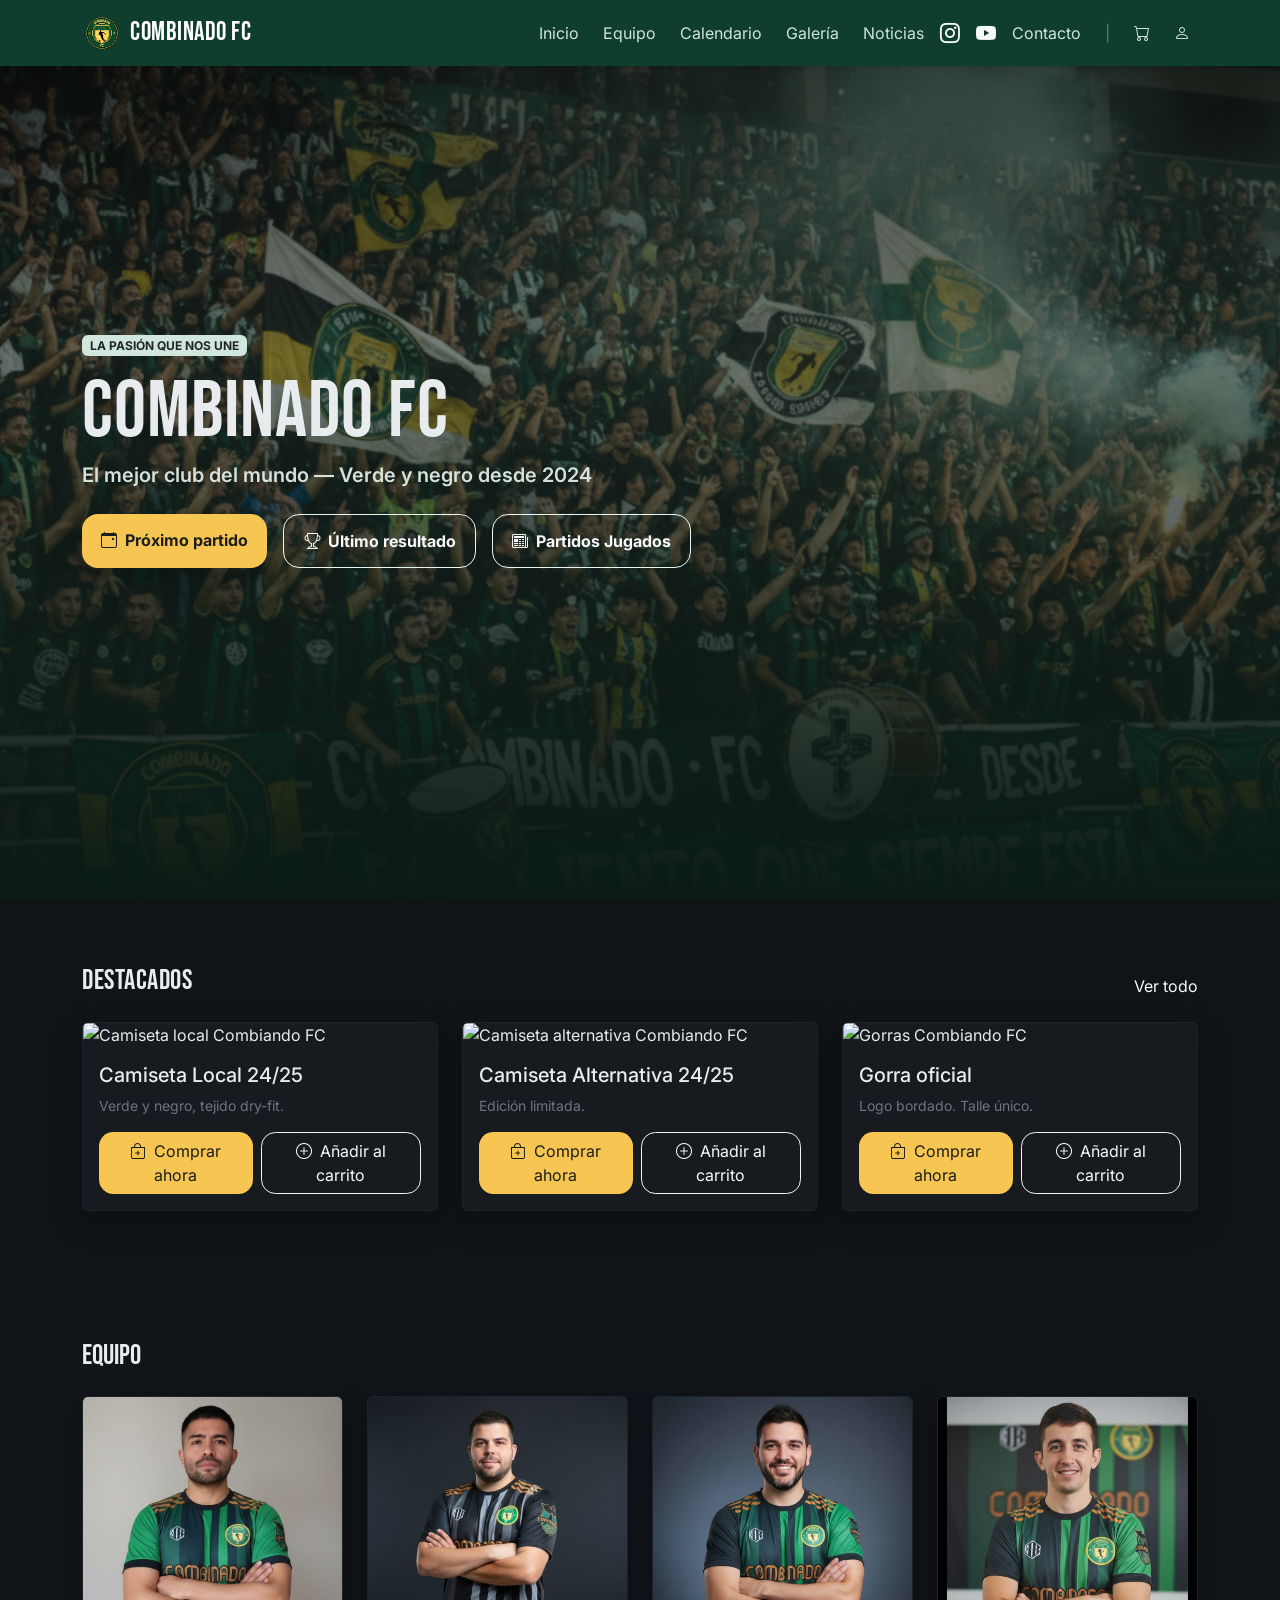
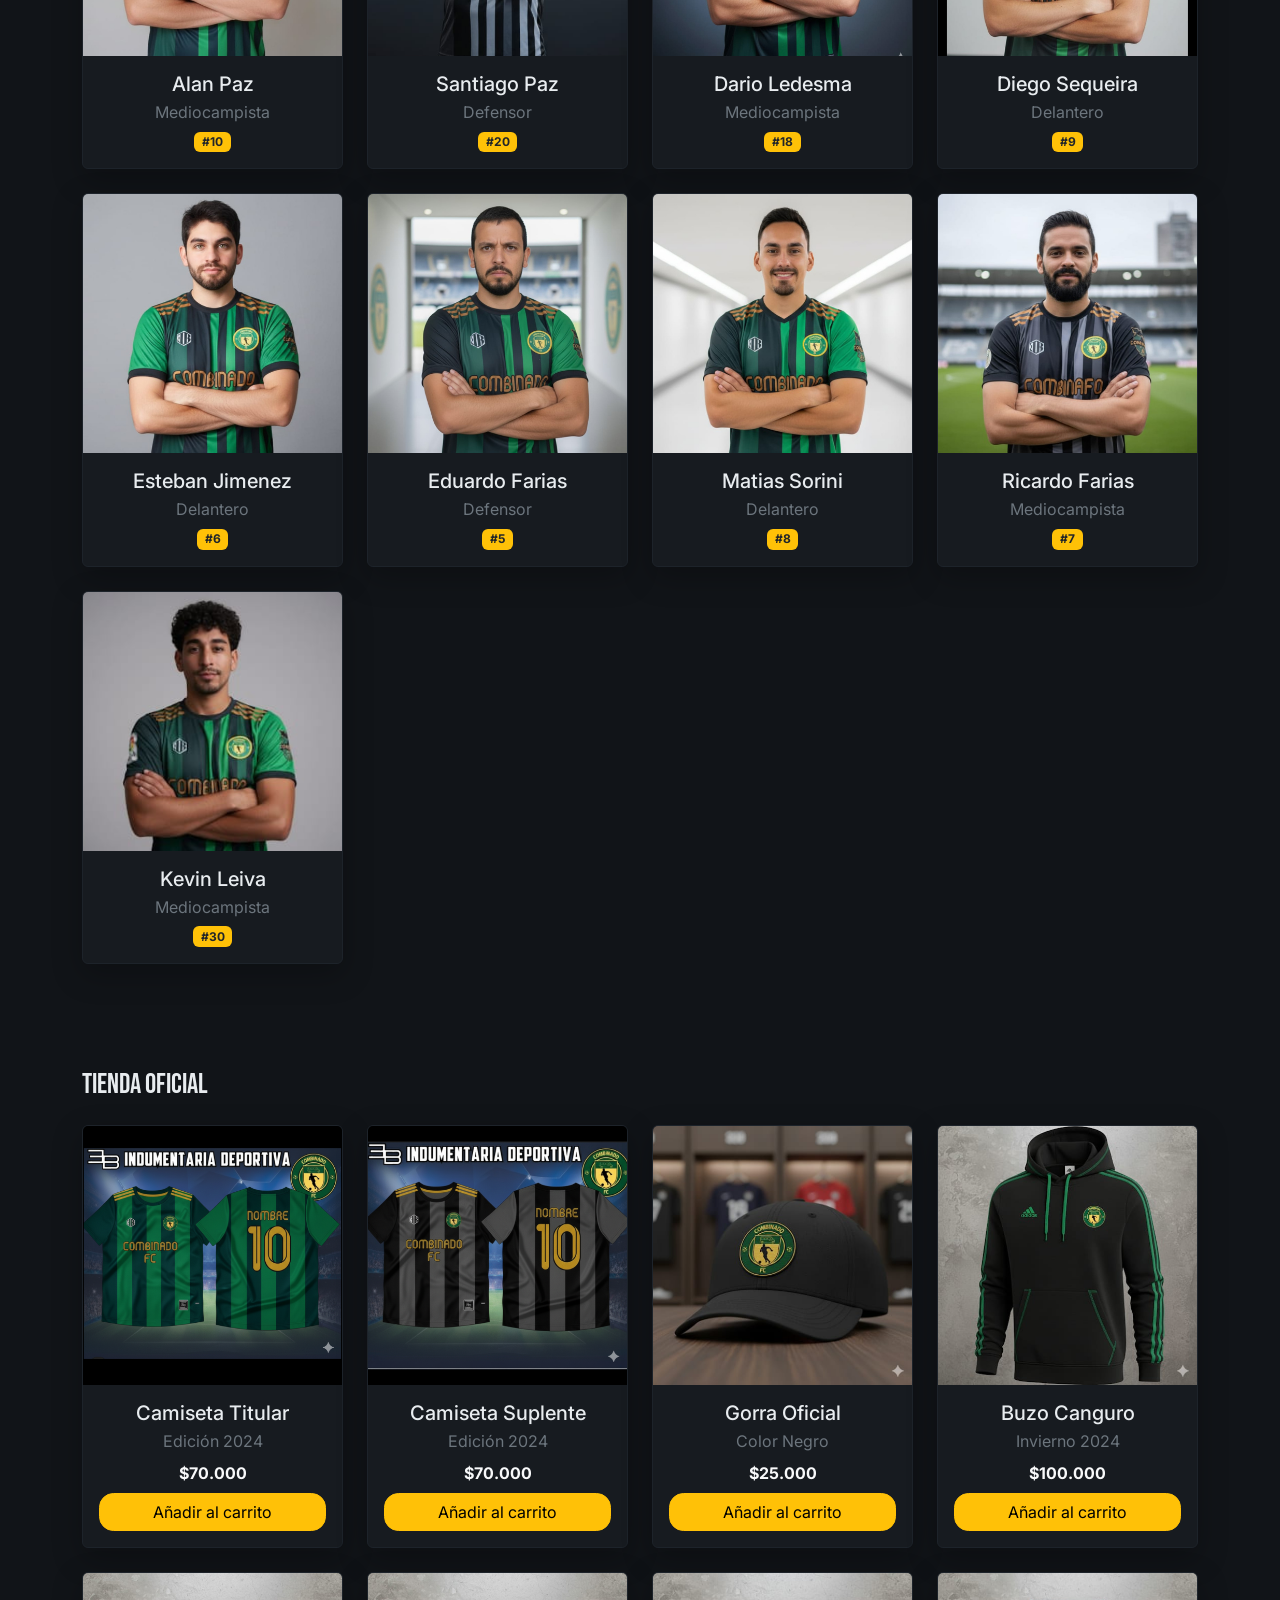
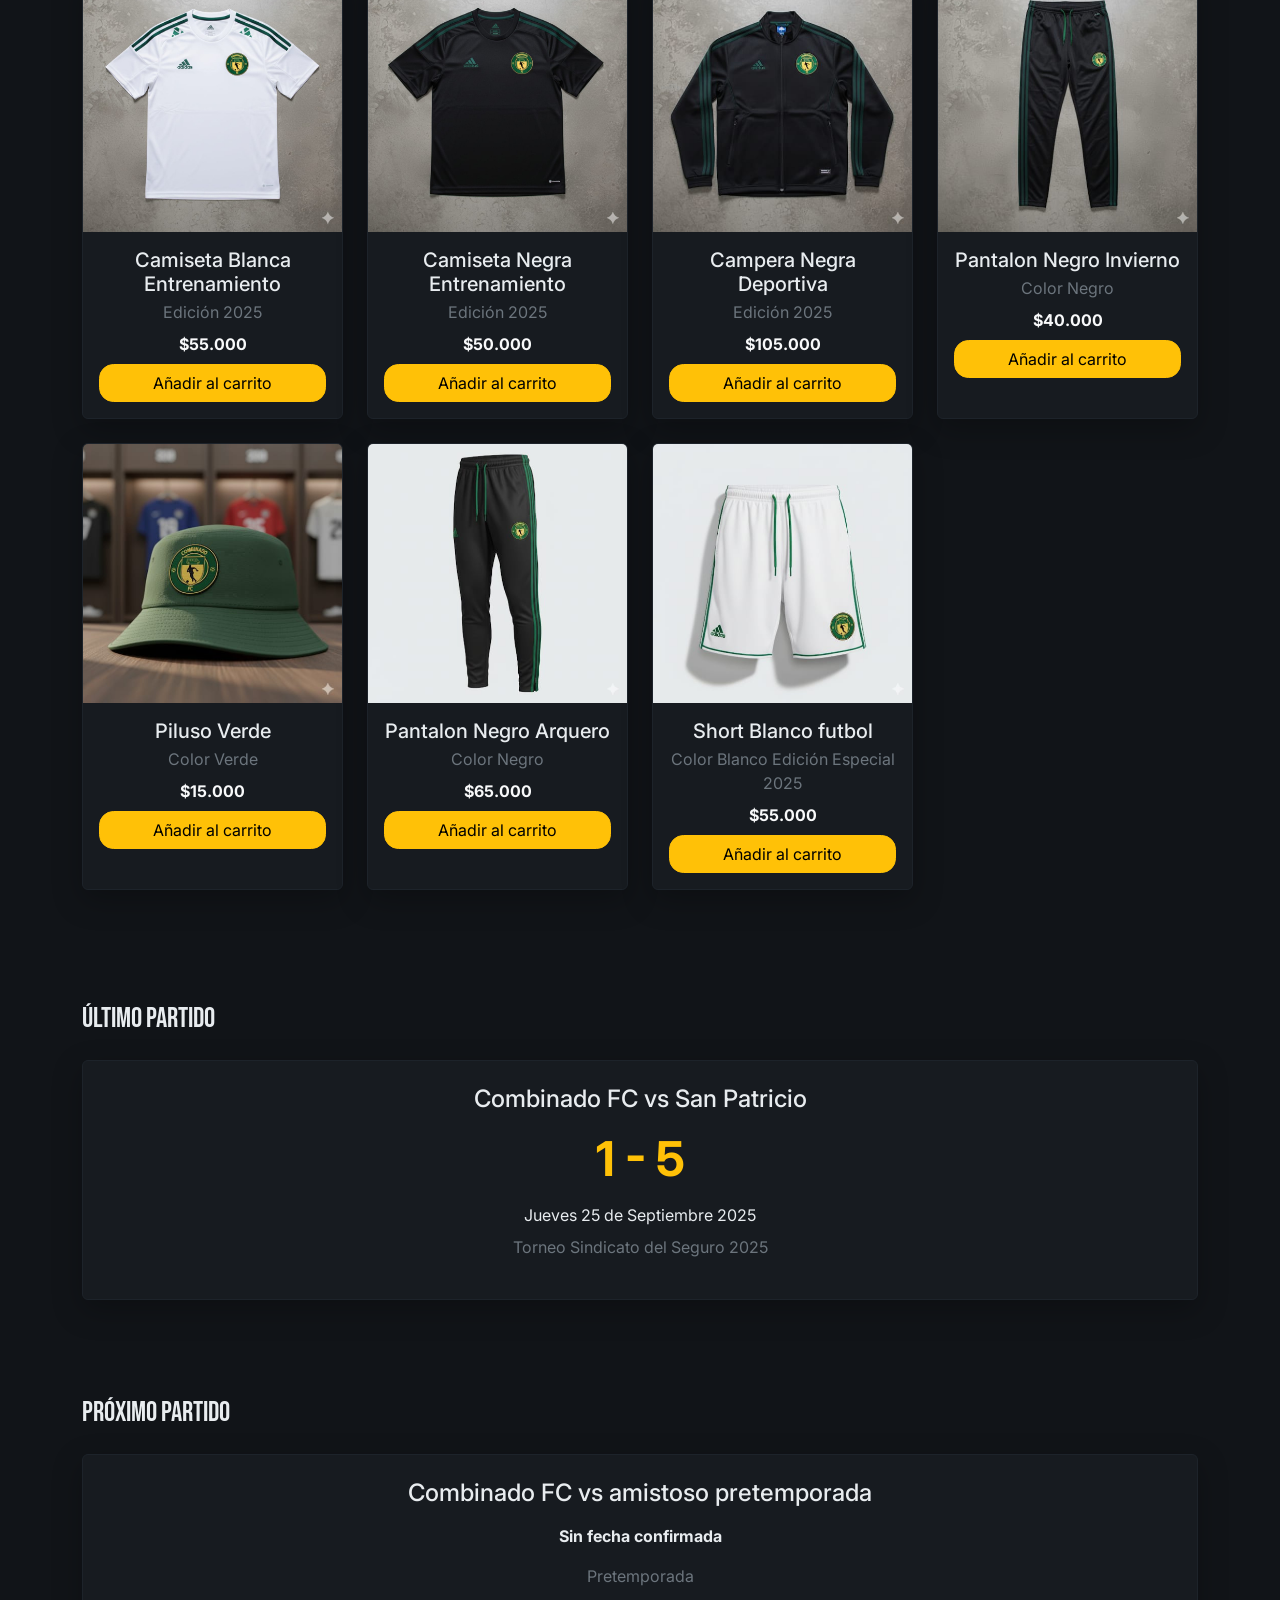
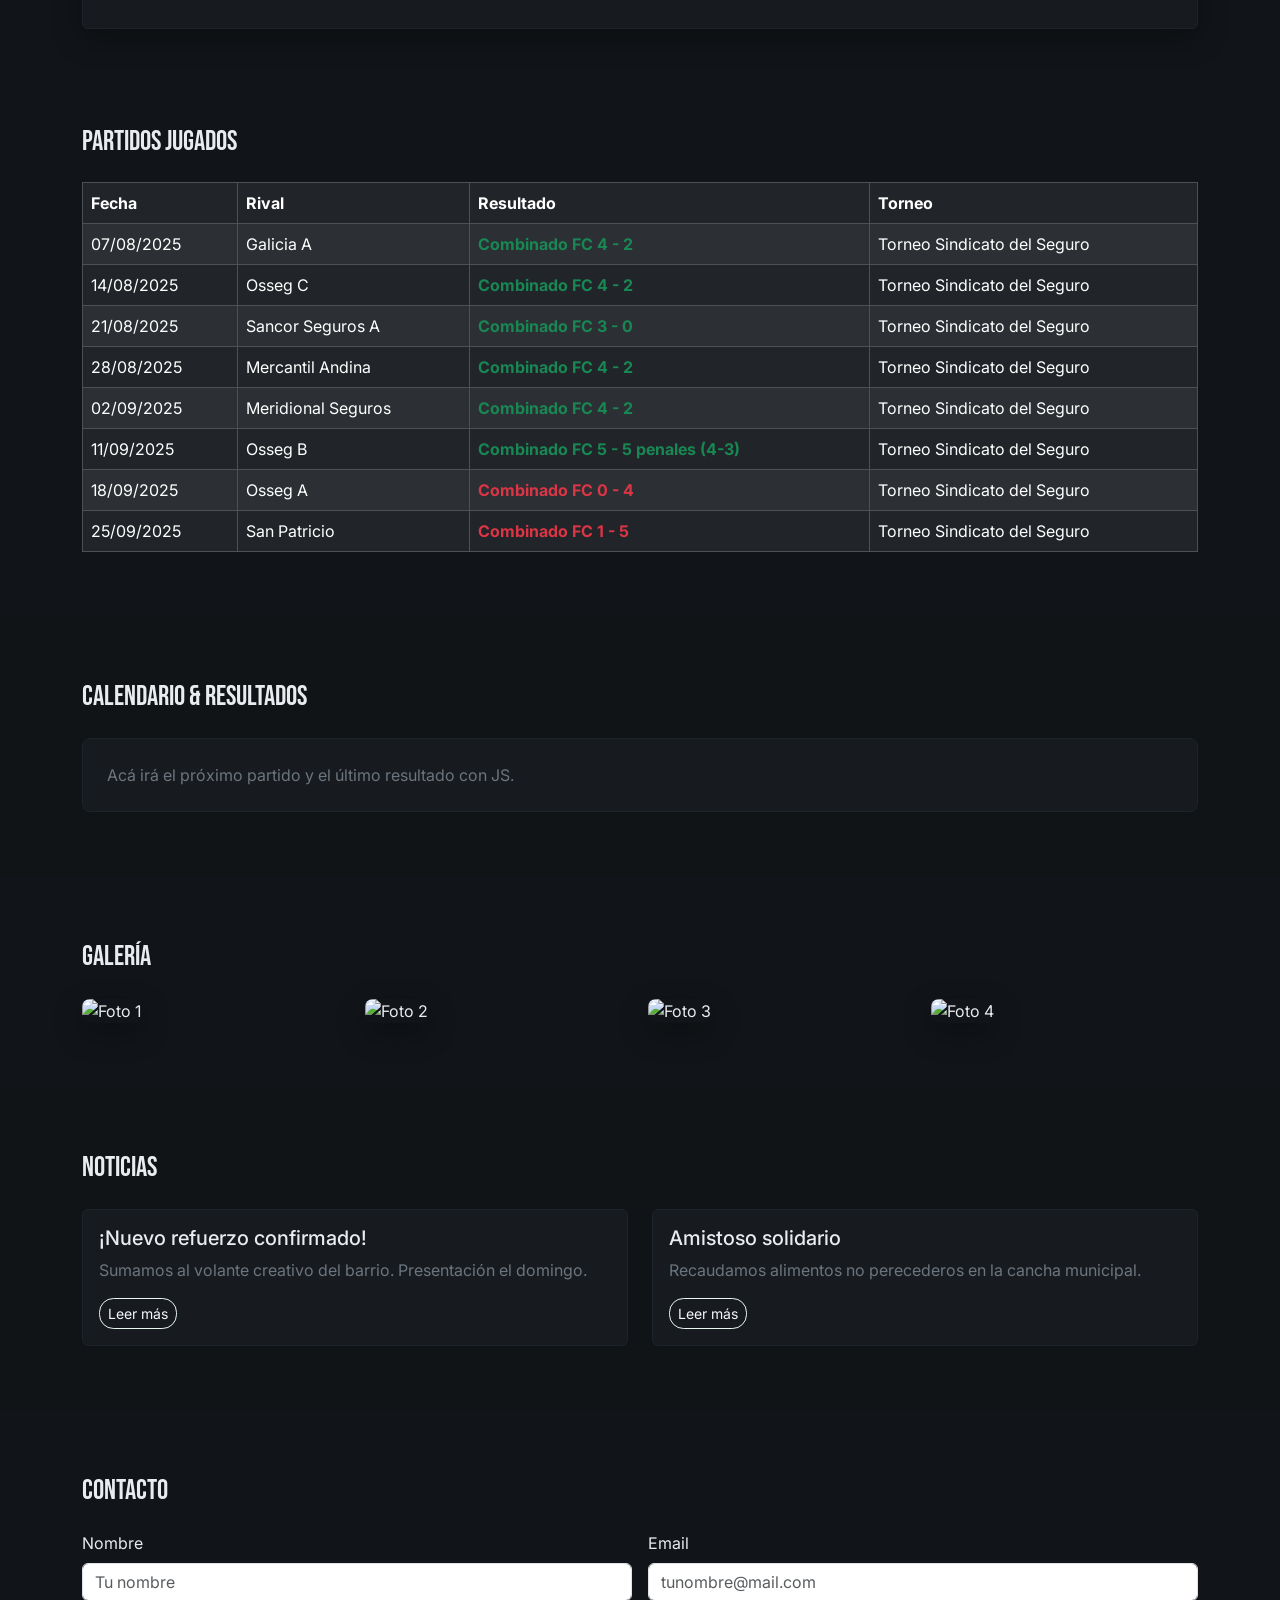
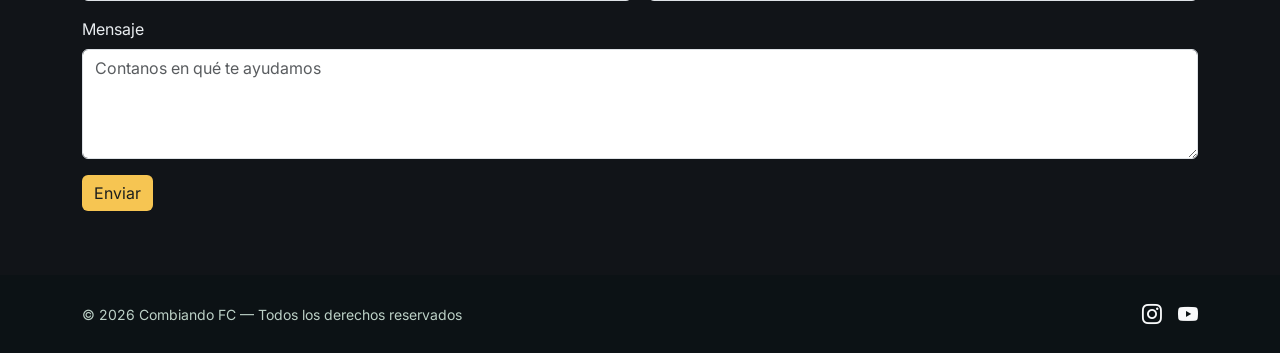
==== index.html @ e4af078e "armando nueva estructura" ====
<!doctype html>
<html lang="es">
<head>
  <meta charset="utf-8" />
  <meta name="viewport" content="width=device-width, initial-scale=1" />
  <title>COMBINADO FC — La pasión que nos une</title>

  <!-- Fuente: Bebas Neue (titulares) + Inter (texto) -->
  <link rel="preconnect" href="https://fonts.googleapis.com">
  <link rel="preconnect" href="https://fonts.gstatic.com" crossorigin>
  <link href="https://fonts.googleapis.com/css2?family=Bebas+Neue&family=Inter:wght@400;500;700&display=swap" rel="stylesheet">

  <!-- Bootstrap 5 -->
  <link href="https://cdn.jsdelivr.net/npm/bootstrap@5.3.3/dist/css/bootstrap.min.css" rel="stylesheet" integrity="sha384-QWTKZyjpPEjISv5WaRU9OFeRpok6YctnYmDr5pNlyT2bRjXh0JMhjY6hW+ALEwIH" crossorigin="anonymous">
  <!-- Bootstrap Icons -->
  <link rel="stylesheet" href="https://cdn.jsdelivr.net/npm/bootstrap-icons@1.11.3/font/bootstrap-icons.css">

  <style>
    :root{
      --green-900:#0f3d2e; /* verde oscuro barra */
      --green-700:#16513d;
      --green-500:#1f7a5a; /* acento botones */
      --yellow-400:#f6c552; /* acento texto/btn */
      --dark-900:#111418;  /* fondo secciones oscuras */
      --dark-800:#171b20;  /* tarjetas oscuras */
      --text:#e8ecef;
    }

    html{ scroll-behavior:smooth; }
    body{ font-family:Inter, system-ui, -apple-system, Segoe UI, Roboto, Arial, sans-serif; color:var(--text); background:var(--dark-900); }

    /* NAV */
    .bg-dark-green{ background:var(--green-900); }
    .navbar-brand{ font-family:"Bebas Neue", sans-serif; letter-spacing:.5px; font-size:1.6rem; }
    .nav-link{ color:#cfe5dc !important; }
    .nav-link:hover, .nav-link:focus{ color:#fff !important; }

    /* HERO */
    .hero{
      position:relative;
      min-height:100vh;
      display:flex; align-items:center;
      background: url("img/header.png") center/cover no-repeat;
      isolation:isolate;
    }
    .hero::after{
      content:""; position:absolute; inset:0; z-index:0;
      background:linear-gradient(180deg, #000000aa 0%, #0b1a1577 40%, #0b1a15 100%);
    }
    .hero .container{ position:relative; z-index:1; }
    .badge-crest{
      display:inline-grid; place-items:center; width:42px; height:42px; border-radius:999px;
      background:var(--yellow-400); color:#1a241f; font-weight:800; box-shadow:0 8px 24px #00000055;
    }
    .display-title{
      font-family:"Bebas Neue", sans-serif; font-size:clamp(2.8rem, 7vw, 5rem); line-height:1; letter-spacing:1px;
    }
    .subtitle{ font-weight:600; color:#e9f6f0; opacity:.9; }

    .btn-cta{ --bs-btn-padding-y:.9rem; --bs-btn-padding-x:1.2rem; --bs-btn-font-weight:700; --bs-btn-border-radius:1rem; }
    .btn-primary{ background:var(--yellow-400); color:#1b1e1d; border:none; }
    .btn-primary:hover{ filter:brightness(.92); }
    .btn-outline-light{ border-color:#e9f6f0; }

    /* SECCIONES */
    section{ scroll-margin-top:84px; }
    .section-dark{ background:var(--dark-900); }
    .section-muted{ background:#101417; }

    /* CARDS DESTACADOS (tienda) */
    .card-dark{ background:var(--dark-800); color:var(--text); border:1px solid #1d232a; }
    .card-dark .btn{ border-radius:.9rem; }

    /* FOOTER */
    footer{ background:#0c1215; color:#bcd0c6; }

    /* Utilidades pequeñas */
    .shadow-soft{ box-shadow:0 10px 30px rgba(0,0,0,.25); }
  </style>
</head>
<body data-bs-spy="scroll" data-bs-target="#navbar" data-bs-offset="100" tabindex="0">
  <!-- NAVBAR -->
  <nav id="navbar" class="navbar navbar-expand-lg navbar-dark bg-dark-green fixed-top shadow-sm">
    <div class="container">
      <a class="navbar-brand d-flex align-items-center gap-2" href="#inicio">
        <img src="img/logo/escudo.png" alt="Escudo Combinado FC" width="40" height="40" class="d-inline-block align-text-top">
        <span>COMBINADO FC</span>
      </a>

      <button class="navbar-toggler" type="button" data-bs-toggle="collapse" data-bs-target="#nav" aria-controls="nav" aria-expanded="false" aria-label="Menú">
        <span class="navbar-toggler-icon"></span>
      </button>

      <div class="collapse navbar-collapse" id="nav">
        <ul class="navbar-nav ms-auto align-items-lg-center gap-lg-2">
          <li class="nav-item"><a class="nav-link" href="#inicio">Inicio</a></li>
          <li class="nav-item"><a class="nav-link" href="#equipo">Equipo</a></li>
          <li class="nav-item"><a class="nav-link" href="#calendario">Calendario</a></li>
          <li class="nav-item"><a class="nav-link" href="#galeria">Galería</a></li>
          <li class="nav-item"><a class="nav-link" href="#noticias">Noticias</a></li>
          <div class="d-flex gap-3 fs-5">
          <a class="link-light" href="https://www.instagram.com/combinadofutbol/" aria-label="Instagram"><i class="bi bi-instagram"></i></a>
          <a class="link-light" href="https://www.youtube.com/@Combinadofc" aria-label="YouTube"><i class="bi bi-youtube"></i></a>
          </div>
          <li class="nav-item"><a class="nav-link" href="#contacto">Contacto</a></li>
          <li class="nav-item d-none d-lg-inline mx-2 text-secondary">|</li>
          <li class="nav-item"><a class="nav-link" href="#tienda" title="Carrito"><i class="bi bi-cart"></i></a></li>
          <li class="nav-item"><a class="nav-link" href="#" title="Mi cuenta"><i class="bi bi-person"></i></a></li>
        </ul>
      </div>
    </div>
  </nav>

  <!-- HERO -->
  <header id="inicio" class="hero">
    <div class="container py-5">
      <div class="row align-items-center">
        <div class="col-12 col-lg-9">
          <span class="badge bg-success-subtle text-dark fw-bold mb-3" style="background:#c6ffd9;">LA PASIÓN QUE NOS UNE</span>
          <h1 class="display-title text-uppercase mb-2">COMBINADO FC</h1>
          <p class="lead subtitle mb-4">El mejor club del mundo — Verde y negro desde 2024</p>
          <div class="d-flex flex-wrap gap-3">
            <a href="#proximo-partido" class="btn btn-primary btn-cta shadow-soft"><i class="bi bi-calendar-event me-2"></i>Próximo partido</a>
            <a href="#resultados" class="btn btn-outline-light btn-cta"><i class="bi bi-trophy me-2"></i>Último resultado</a>
            <a href="#partidos" class="btn btn-outline-light btn-cta"><i class="bi bi-newspaper me-2"></i>Partidos Jugados</a>
          </div>
        </div>
      </div>
    </div>
  </header>

  <!-- DESTACADOS / TIENDA -->
  <section id="tienda" class="section-muted py-5">
    <div class="container py-3">
      <div class="d-flex align-items-end justify-content-between mb-4">
        <h2 class="h3 m-0" style="font-family:'Bebas Neue', sans-serif; letter-spacing:.5px;">Destacados</h2>
        <a href="#" class="link-light text-decoration-none">Ver todo</a>
      </div>

      <div class="row g-4">
        <div class="col-12 col-md-6 col-lg-4">
          <div class="card card-dark h-100 shadow-soft">
            <img src="https://images.unsplash.com/photo-1522778119026-d647f0596c20?q=80&w=1200&auto=format&fit=crop" class="card-img-top" alt="Camiseta local Combiando FC"/>
            <div class="card-body">
              <h3 class="h5">Camiseta Local 24/25</h3>
              <p class="card-text small text-secondary">Verde y negro, tejido dry-fit.</p>
              <div class="d-flex gap-2">
                <button class="btn btn-primary"><i class="bi bi-bag-plus me-2"></i>Comprar ahora</button>
                <button class="btn btn-outline-light"><i class="bi bi-plus-circle me-2"></i>Añadir al carrito</button>
              </div>
            </div>
          </div>
        </div>

        <div class="col-12 col-md-6 col-lg-4">
          <div class="card card-dark h-100 shadow-soft">
            <img src="https://images.unsplash.com/photo-1602101945620-6c4c1a0f1b21?q=80&w=1200&auto=format&fit=crop" class="card-img-top" alt="Camiseta alternativa Combiando FC"/>
            <div class="card-body">
              <h3 class="h5">Camiseta Alternativa 24/25</h3>
              <p class="card-text small text-secondary">Edición limitada.</p>
              <div class="d-flex gap-2">
                <button class="btn btn-primary"><i class="bi bi-bag-plus me-2"></i>Comprar ahora</button>
                <button class="btn btn-outline-light"><i class="bi bi-plus-circle me-2"></i>Añadir al carrito</button>
              </div>
            </div>
          </div>
        </div>

        <div class="col-12 col-md-6 col-lg-4">
          <div class="card card-dark h-100 shadow-soft">
            <img src="https://images.unsplash.com/photo-1547949003-9792a18a2601?q=80&w=1200&auto=format&fit=crop" class="card-img-top" alt="Gorras Combiando FC"/>
            <div class="card-body">
              <h3 class="h5">Gorra oficial</h3>
              <p class="card-text small text-secondary">Logo bordado. Talle único.</p>
              <div class="d-flex gap-2">
                <button class="btn btn-primary"><i class="bi bi-bag-plus me-2"></i>Comprar ahora</button>
                <button class="btn btn-outline-light"><i class="bi bi-plus-circle me-2"></i>Añadir al carrito</button>
              </div>
            </div>
          </div>
        </div>
      </div>
    </div>
  </section>

  <!-- EQUIPO -->
    <section id="equipo" class="section-dark py-5">
      <div class="container py-3">
        <h2 class="h3 mb-4" style="font-family:'Bebas Neue', sans-serif;">Equipo</h2>

        <div class="row g-4">
          <!-- JUGADOR 1 -->
          <div class="col-6 col-md-4 col-lg-3">
            <div class="card card-dark h-100 shadow-soft text-center">
              <img src="img/jugadores/alan.png" class="card-img-top" alt="Jugador 1">
              <div class="card-body">
                <h5 class="card-title mb-1">Alan Paz</h5>
                <p class="mb-1 text-secondary">Mediocampista</p>
                <span class="badge bg-warning text-dark">#10</span>
              </div>
            </div>
          </div>

          <!-- JUGADOR 2 -->
          <div class="col-6 col-md-4 col-lg-3">
            <div class="card card-dark h-100 shadow-soft text-center">
              <img src="img/jugadores/santi.png" class="card-img-top" alt="Jugador 2">
              <div class="card-body">
                <h5 class="card-title mb-1">Santiago Paz</h5>
                <p class="mb-1 text-secondary">Defensor</p>
                <span class="badge bg-warning text-dark">#20</span>
              </div>
            </div>
          </div>

          <!-- JUGADOR 3 -->
          <div class="col-6 col-md-4 col-lg-3">
            <div class="card card-dark h-100 shadow-soft text-center">
              <img src="img/jugadores/dario.png" class="card-img-top" alt="Jugador 3">
              <div class="card-body">
                <h5 class="card-title mb-1">Dario Ledesma</h5>
                <p class="mb-1 text-secondary">Mediocampista</p>
                <span class="badge bg-warning text-dark">#18</span>
              </div>
            </div>
          </div>

          <!-- JUGADOR 4 -->
          <div class="col-6 col-md-4 col-lg-3">
            <div class="card card-dark h-100 shadow-soft text-center">
              <img src="img/jugadores/diego.png" class="card-img-top" alt="Jugador 4">
              <div class="card-body">
                <h5 class="card-title mb-1">Diego Sequeira</h5>
                <p class="mb-1 text-secondary">Delantero</p>
                <span class="badge bg-warning text-dark">#9</span>
              </div>
            </div>
          </div>
                    <!-- JUGADOR 5 -->
          <div class="col-6 col-md-4 col-lg-3">
            <div class="card card-dark h-100 shadow-soft text-center">
              <img src="img/jugadores/esteban.png" class="card-img-top" alt="Jugador 1">
              <div class="card-body">
                <h5 class="card-title mb-1">Esteban Jimenez</h5>
                <p class="mb-1 text-secondary">Delantero</p>
                <span class="badge bg-warning text-dark">#6</span>
              </div>
            </div>
          </div>

          <!-- JUGADOR 6 -->
          <div class="col-6 col-md-4 col-lg-3">
            <div class="card card-dark h-100 shadow-soft text-center">
              <img src="img/jugadores/eduardo.png" class="card-img-top" alt="Jugador 2">
              <div class="card-body">
                <h5 class="card-title mb-1">Eduardo Farias</h5>
                <p class="mb-1 text-secondary">Defensor</p>
                <span class="badge bg-warning text-dark">#5</span>
              </div>
            </div>
          </div>

          <!-- JUGADOR 7 -->
          <div class="col-6 col-md-4 col-lg-3">
            <div class="card card-dark h-100 shadow-soft text-center">
              <img src="img/jugadores/mati.png" class="card-img-top" alt="Jugador 3">
              <div class="card-body">
                <h5 class="card-title mb-1">Matias Sorini</h5>
                <p class="mb-1 text-secondary">Delantero</p>
                <span class="badge bg-warning text-dark">#8</span>
              </div>
            </div>
          </div>

          <!-- JUGADOR 8 -->
          <div class="col-6 col-md-4 col-lg-3">
            <div class="card card-dark h-100 shadow-soft text-center">
              <img src="img/jugadores/richard.png" class="card-img-top" alt="Jugador 4">
              <div class="card-body">
                <h5 class="card-title mb-1">Ricardo Farias</h5>
                <p class="mb-1 text-secondary">Mediocampista</p>
                <span class="badge bg-warning text-dark">#7</span>
              </div>
            </div>
          </div>
          <!-- JUGADOR 9 -->
          <div class="col-6 col-md-4 col-lg-3">
            <div class="card card-dark h-100 shadow-soft text-center">
              <img src="img/jugadores/kevin.png" class="card-img-top" alt="Jugador 4">
              <div class="card-body">
                <h5 class="card-title mb-1">Kevin Leiva</h5>
                <p class="mb-1 text-secondary">Mediocampista</p>
                <span class="badge bg-warning text-dark">#30</span>
              </div>
            </div>
          </div>
        </div>
      </div>
        </div>
      </div>
      
      <div class="row g-4">

    </section>

    <!-- TIENDA -->
      <section id="tienda" class="section-dark py-5">
        <div class="container py-3">
          <h2 class="h3 mb-4" style="font-family:'Bebas Neue', sans-serif;">Tienda Oficial</h2>

          <div class="row g-4">
            <!-- PRODUCTO 1 -->
            <div class="col-6 col-md-4 col-lg-3">
              <div class="card card-dark h-100 shadow-soft text-center">
                <img src="img/productos/camisetaTitular.png" class="card-img-top" alt="Camiseta Titular">
                <div class="card-body">
                  <h5 class="card-title mb-1">Camiseta Titular</h5>
                  <p class="text-secondary mb-2">Edición 2024</p>
                  <p class="fw-bold text-light mb-2">$70.000</p>
                  <a href="#" class="btn btn-warning w-100">Añadir al carrito</a>
                </div>
              </div>
            </div>

            <!-- PRODUCTO 2 -->
            <div class="col-6 col-md-4 col-lg-3">
              <div class="card card-dark h-100 shadow-soft text-center">
                <img src="img/productos/camisetaAlternativa.png" class="card-img-top" alt="Camiseta Suplente">
                <div class="card-body">
                  <h5 class="card-title mb-1">Camiseta Suplente</h5>
                  <p class="text-secondary mb-2">Edición 2024</p>
                  <p class="fw-bold text-light mb-2">$70.000</p>
                  <a href="#" class="btn btn-warning w-100">Añadir al carrito</a>
                </div>
              </div>
            </div>

            <!-- PRODUCTO 3 -->
            <div class="col-6 col-md-4 col-lg-3">
              <div class="card card-dark h-100 shadow-soft text-center">
                <img src="img/productos/gorraNegra.png" class="card-img-top" alt="Gorra Oficial">
                <div class="card-body">
                  <h5 class="card-title mb-1">Gorra Oficial</h5>
                  <p class="text-secondary mb-2">Color Negro</p>
                  <p class="fw-bold text-light mb-2">$25.000</p>
                  <a href="#" class="btn btn-warning w-100">Añadir al carrito</a>
                </div>
              </div>
            </div>

            <!-- PRODUCTO 4 -->
            <div class="col-6 col-md-4 col-lg-3">
              <div class="card card-dark h-100 shadow-soft text-center">
                <img src="img/productos/buzoNegro.png" class="card-img-top" alt="Buzo Entrenamiento">
                <div class="card-body">
                  <h5 class="card-title mb-1">Buzo Canguro</h5>
                  <p class="text-secondary mb-2">Invierno 2024</p>
                  <p class="fw-bold text-light mb-2">$100.000</p>
                  <a href="#" class="btn btn-warning w-100">Añadir al carrito</a>
                </div>
              </div>
            </div>

            <!-- PRODUCTO 5 -->
            <div class="col-6 col-md-4 col-lg-3">
              <div class="card card-dark h-100 shadow-soft text-center">
                <img src="img/productos/camisetaBlanca.png" class="card-img-top" alt="Gorra Oficial">
                <div class="card-body">
                  <h5 class="card-title mb-1">Camiseta Blanca Entrenamiento</h5>
                  <p class="text-secondary mb-2">Edición 2025</p>
                  <p class="fw-bold text-light mb-2">$55.000</p>
                  <a href="#" class="btn btn-warning w-100">Añadir al carrito</a>
                </div>
              </div>
            </div>
            <!-- PRODUCTO 6 -->
            <div class="col-6 col-md-4 col-lg-3">
              <div class="card card-dark h-100 shadow-soft text-center">
                <img src="img/productos/camisetaNegra.png" class="card-img-top" alt="Gorra Oficial">
                <div class="card-body">
                  <h5 class="card-title mb-1">Camiseta Negra Entrenamiento</h5>
                  <p class="text-secondary mb-2">Edición 2025</p>
                  <p class="fw-bold text-light mb-2">$50.000</p>
                  <a href="#" class="btn btn-warning w-100">Añadir al carrito</a>
                </div>
              </div>
            </div>
            <!-- PRODUCTO 7 -->
            <div class="col-6 col-md-4 col-lg-3">
              <div class="card card-dark h-100 shadow-soft text-center">
                <img src="img/productos/camperaNegra.png" class="card-img-top" alt="Gorra Oficial">
                <div class="card-body">
                  <h5 class="card-title mb-1">Campera Negra Deportiva</h5>
                  <p class="text-secondary mb-2">Edición 2025</p>
                  <p class="fw-bold text-light mb-2">$105.000</p>
                  <a href="#" class="btn btn-warning w-100">Añadir al carrito</a>
                </div>
              </div>
            </div>
            <!-- PRODUCTO 8 -->
            <div class="col-6 col-md-4 col-lg-3">
              <div class="card card-dark h-100 shadow-soft text-center">
                <img src="img/productos/pantalonNegro.png" class="card-img-top" alt="Gorra Oficial">
                <div class="card-body">
                  <h5 class="card-title mb-1">Pantalon Negro Invierno</h5>
                  <p class="text-secondary mb-2">Color Negro</p>
                  <p class="fw-bold text-light mb-2">$40.000</p>
                  <a href="#" class="btn btn-warning w-100">Añadir al carrito</a>
                </div>
              </div>
            </div>
            <!-- PRODUCTO 9 -->
            <div class="col-6 col-md-4 col-lg-3">
              <div class="card card-dark h-100 shadow-soft text-center">
                <img src="img/productos/pilusoVerde.png" class="card-img-top" alt="Gorra Oficial">
                <div class="card-body">
                  <h5 class="card-title mb-1">Piluso Verde</h5>
                  <p class="text-secondary mb-2">Color Verde</p>
                  <p class="fw-bold text-light mb-2">$15.000</p>
                  <a href="#" class="btn btn-warning w-100">Añadir al carrito</a>
                </div>
              </div>
            </div>
            <!-- PRODUCTO 10 -->
            <div class="col-6 col-md-4 col-lg-3">
              <div class="card card-dark h-100 shadow-soft text-center">
                <img src="img/productos/pantalonNegroArquero.png" class="card-img-top" alt="Gorra Oficial">
                <div class="card-body">
                  <h5 class="card-title mb-1">Pantalon Negro Arquero</h5>
                  <p class="text-secondary mb-2">Color Negro</p>
                  <p class="fw-bold text-light mb-2">$65.000</p>
                  <a href="#" class="btn btn-warning w-100">Añadir al carrito</a>
                </div>
              </div>
            </div>
            <!-- PRODUCTO 11 -->
            <div class="col-6 col-md-4 col-lg-3">
              <div class="card card-dark h-100 shadow-soft text-center">
                <img src="img/productos/shortBlanco.png" class="card-img-top" alt="Gorra Oficial">
                <div class="card-body">
                  <h5 class="card-title mb-1">Short Blanco futbol</h5>
                  <p class="text-secondary mb-2">Color Blanco Edición Especial 2025</p>
                  <p class="fw-bold text-light mb-2">$55.000</p>
                  <a href="#" class="btn btn-warning w-100">Añadir al carrito</a>
                </div>
              </div>
            </div>            
          </div>
        </div>
      </section>

      <!-- RESULTADOS -->
      <section id="resultados" class="section-dark py-5">
        <div class="container">
          <h2 class="h3 mb-4" style="font-family:'Bebas Neue', sans-serif;">Último Partido</h2>

          <div class="card card-dark shadow-soft text-center p-4">
            <h4 class="mb-3">Combinado FC vs San Patricio</h4>
            <p class="display-5 fw-bold text-warning">1 - 5</p>
            <p class="mb-2">Jueves 25 de Septiembre 2025</p>
            <p class="text-secondary">Torneo Sindicato del Seguro 2025</p>
          </div>
        </div>
      </section>
      <!-- PROXIMO PARTIDO -->
      <section id="proximo-partido" class="section-dark py-5">
        <div class="container">
          <h2 class="h3 mb-4" style="font-family:'Bebas Neue', sans-serif;">Próximo Partido</h2>

          <div class="card card-dark shadow-soft text-center p-4">
            <h4 class="mb-3">Combinado FC vs amistoso pretemporada</h4>
            <p class="fw-bold">Sin fecha confirmada</p>
            <p class="text-secondary">Pretemporada </p>
          </div>
        </div>
      </section>

      <!-- PARTIDOS JUGADOS -->
      <section id="partidos" class="section-dark py-5">
        <div class="container">
          <h2 class="h3 mb-4" style="font-family:'Bebas Neue', sans-serif;">Partidos Jugados</h2>

          <div class="table-responsive">
            <table class="table table-dark table-striped table-bordered align-middle">
              <thead>
                <tr>
                  <th scope="col">Fecha</th>
                  <th scope="col">Rival</th>
                  <th scope="col">Resultado</th>
                  <th scope="col">Torneo</th>
                </tr>
              </thead>
              <tbody>
                <tr>
                  <td>07/08/2025</td>
                  <td>Galicia A</td>
                  <td><span class="fw-bold text-success">Combinado FC 4 - 2</span></td>
                  <td>Torneo Sindicato del Seguro</td>
                </tr>
                <tr>
                  <td>14/08/2025</td>
                  <td>Osseg C</td>
                  <td><span class="fw-bold text-success">Combinado FC 4 - 2</span></td>
                  <td>Torneo Sindicato del Seguro</td>
                </tr>
                <tr>
                  <td>21/08/2025</td>
                  <td>Sancor Seguros A</td>
                  <td><span class="fw-bold text-success">Combinado FC 3 - 0</span></td>
                  <td>Torneo Sindicato del Seguro</td>
                </tr>
                <tr>
                  <td>28/08/2025</td>
                  <td>Mercantil Andina</td>
                  <td><span class="fw-bold text-success">Combinado FC 4 - 2</span></td>
                  <td>Torneo Sindicato del Seguro</td>
                </tr>
                <tr>
                  <td>02/09/2025</td>
                  <td>Meridional Seguros</td>
                  <td><span class="fw-bold text-success">Combinado FC 4 - 2</span></td>
                  <td>Torneo Sindicato del Seguro</td>
                </tr>
                <tr>
                  <td>11/09/2025</td>
                  <td>Osseg B</td>
                  <td><span class="fw-bold text-success">Combinado FC 5 - 5 penales (4-3)</span></td>
                  <td>Torneo Sindicato del Seguro</td>
                </tr>
                <tr>
                  <td>18/09/2025</td>
                  <td>Osseg A</td>
                  <td><span class="fw-bold text-danger">Combinado FC 0 - 4</span></td>
                  <td>Torneo Sindicato del Seguro</td>
                </tr>
                <tr>
                  <td>25/09/2025</td>
                  <td>San Patricio</td>
                  <td><span class="fw-bold text-danger">Combinado FC 1 - 5</span></td>
                  <td>Torneo Sindicato del Seguro</td>
                </tr>
                <tr>
              </tbody>
            </table>
          </div>
        </div>
      </section>






      <!-- CALENDARIO & RESULTADOS -->
      <section id="calendario" class="section-muted py-5">
        <div class="container py-3">
          <h2 class="h3 mb-4" style="font-family:'Bebas Neue', sans-serif;">Calendario & Resultados</h2>
          <div id="resultado" class="rounded-3 p-4 card-dark">
            <p class="m-0 text-secondary">Acá irá el próximo partido y el último resultado con JS.</p>
          </div>
        </div>
      </section>

      <!-- GALERÍA -->
      <section id="galeria" class="section-dark py-5">
        <div class="container py-3">
          <h2 class="h3 mb-4" style="font-family:'Bebas Neue', sans-serif;">Galería</h2>
          <div class="row g-3">
            <div class="col-6 col-md-4 col-lg-3"><img class="img-fluid rounded-3 shadow-soft" src="https://images.unsplash.com/photo-1461896836934-ffe607ba8211?q=80&w=800&auto=format&fit=crop" alt="Foto 1"/></div>
            <div class="col-6 col-md-4 col-lg-3"><img class="img-fluid rounded-3 shadow-soft" src="https://images.unsplash.com/photo-1535460772878-3ed83d5456ef?q=80&w=800&auto=format&fit=crop" alt="Foto 2"/></div>
            <div class="col-6 col-md-4 col-lg-3"><img class="img-fluid rounded-3 shadow-soft" src="https://images.unsplash.com/photo-1518081461904-9ac61d16d533?q=80&w=800&auto=format&fit=crop" alt="Foto 3"/></div>
            <div class="col-6 col-md-4 col-lg-3"><img class="img-fluid rounded-3 shadow-soft" src="https://images.unsplash.com/photo-1522771930-78848d9293e8?q=80&w=800&auto=format&fit=crop" alt="Foto 4"/></div>
          </div>
        </div>
      </section>

      <!-- NOTICIAS -->
      <section id="noticias" class="section-muted py-5">
        <div class="container py-3">
          <h2 class="h3 mb-4" style="font-family:'Bebas Neue', sans-serif;">Noticias</h2>
          <div class="row g-4">
            <div class="col-md-6">
              <article class="card card-dark h-100">
                <div class="card-body">
                  <h3 class="h5">¡Nuevo refuerzo confirmado!</h3>
                  <p class="text-secondary">Sumamos al volante creativo del barrio. Presentación el domingo.</p>
                  <a href="#" class="btn btn-outline-light btn-sm">Leer más</a>
                </div>
              </article>
            </div>
            <div class="col-md-6">
              <article class="card card-dark h-100">
                <div class="card-body">
                  <h3 class="h5">Amistoso solidario</h3>
                  <p class="text-secondary">Recaudamos alimentos no perecederos en la cancha municipal.</p>
                  <a href="#" class="btn btn-outline-light btn-sm">Leer más</a>
                </div>
              </article>
            </div>
          </div>
        </div>
      </section>

  <!-- CONTACTO -->
  <section id="contacto" class="section-dark py-5">
    <div class="container py-3">
      <h2 class="h3 mb-4" style="font-family:'Bebas Neue', sans-serif;">Contacto</h2>
      <form class="row g-3">
        <div class="col-md-6">
          <label class="form-label">Nombre</label>
          <input type="text" class="form-control" placeholder="Tu nombre" required>
        </div>
        <div class="col-md-6">
          <label class="form-label">Email</label>
          <input type="email" class="form-control" placeholder="tunombre@mail.com" required>
        </div>
        <div class="col-12">
          <label class="form-label">Mensaje</label>
          <textarea class="form-control" rows="4" placeholder="Contanos en qué te ayudamos"></textarea>
        </div>
        <div class="col-12">
          <button class="btn btn-primary">Enviar</button>
        </div>
      </form>
    </div>
  </section>

  <!-- FOOTER -->
  <footer class="py-4">
    <div class="container d-flex flex-column flex-md-row justify-content-between align-items-center gap-3">
      <div class="small">© <span id="year"></span> Combiando FC — Todos los derechos reservados</div>
      <div class="d-flex gap-3 fs-5">
        <a class="link-light" href="https://www.instagram.com/combinadofutbol/" aria-label="Instagram"><i class="bi bi-instagram"></i></a>
        <a class="link-light" href="https://www.youtube.com/@Combinadofc" aria-label="YouTube"><i class="bi bi-youtube"></i></a>
      </div>
    </div>
  </footer>

  <!-- JS -->
  <script src="https://cdn.jsdelivr.net/npm/bootstrap@5.3.3/dist/js/bootstrap.bundle.min.js" crossorigin="anonymous"></script>

  <script>
    // Año en footer
    document.getElementById('year').textContent = new Date().getFullYear();

    // (En próximos pasos) Podemos agregar lógica para: próximo partido, último resultado y destacar link activo.
  </script>
  <script>
  const navLinks = document.querySelectorAll('.navbar-nav .nav-link');
  const navbarCollapse = document.querySelector('.navbar-collapse');

  navLinks.forEach(link => {
    link.addEventListener('click', () => {
      if (navbarCollapse.classList.contains('show')) {
        new bootstrap.Collapse(navbarCollapse).toggle();
      }
    });
  });
</script>


</body>
</html>
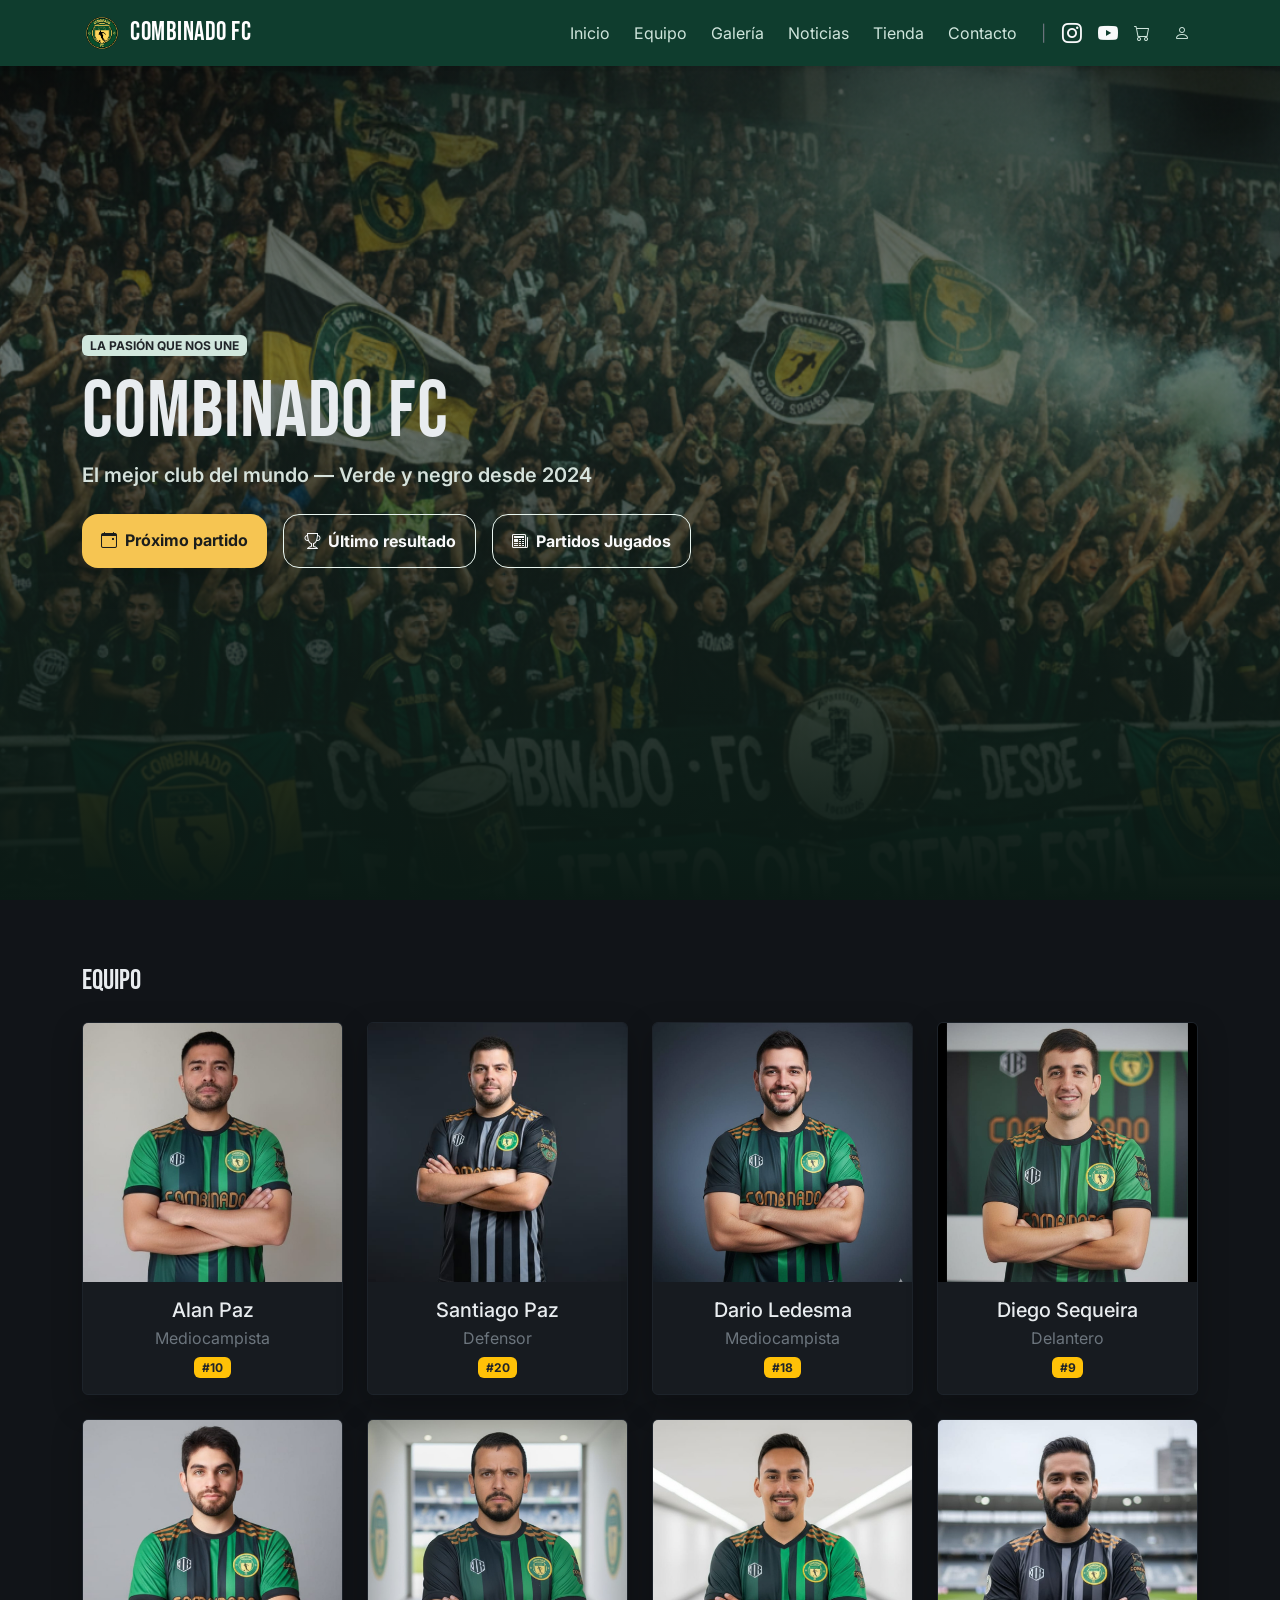
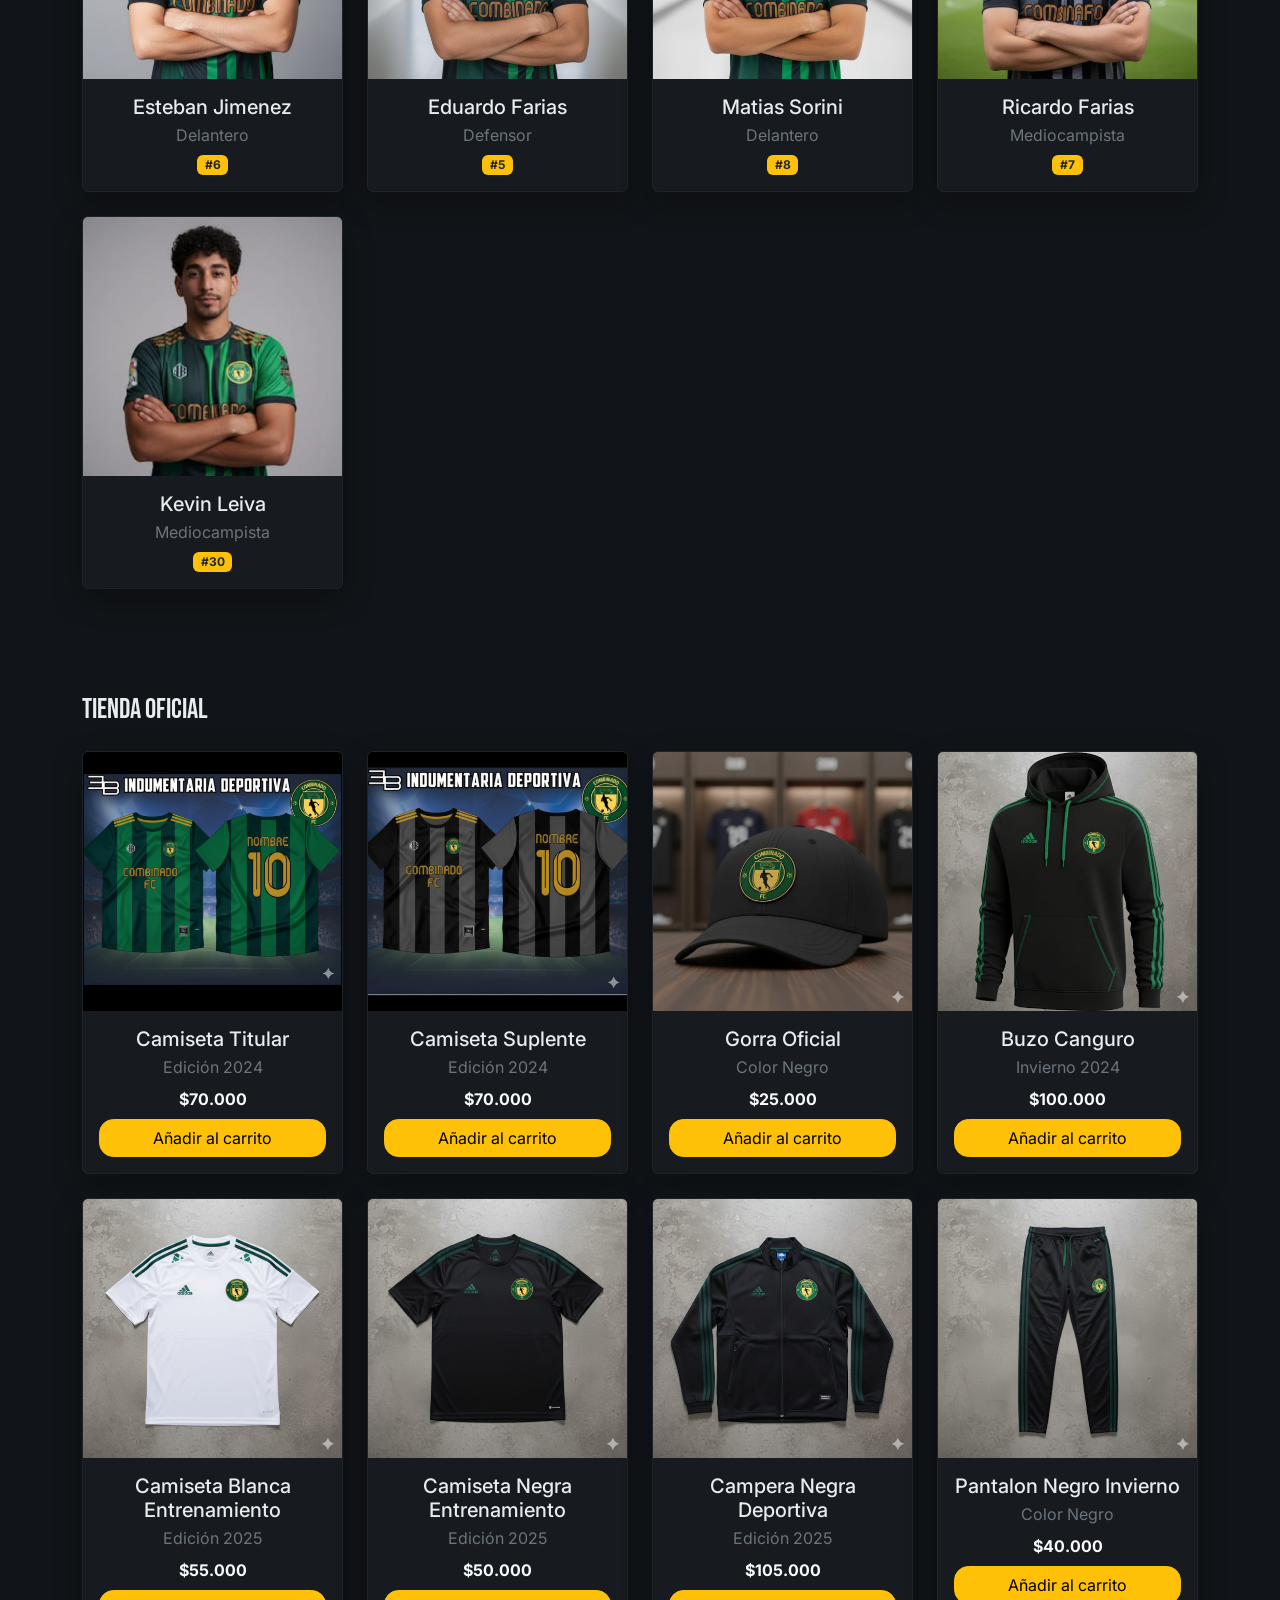
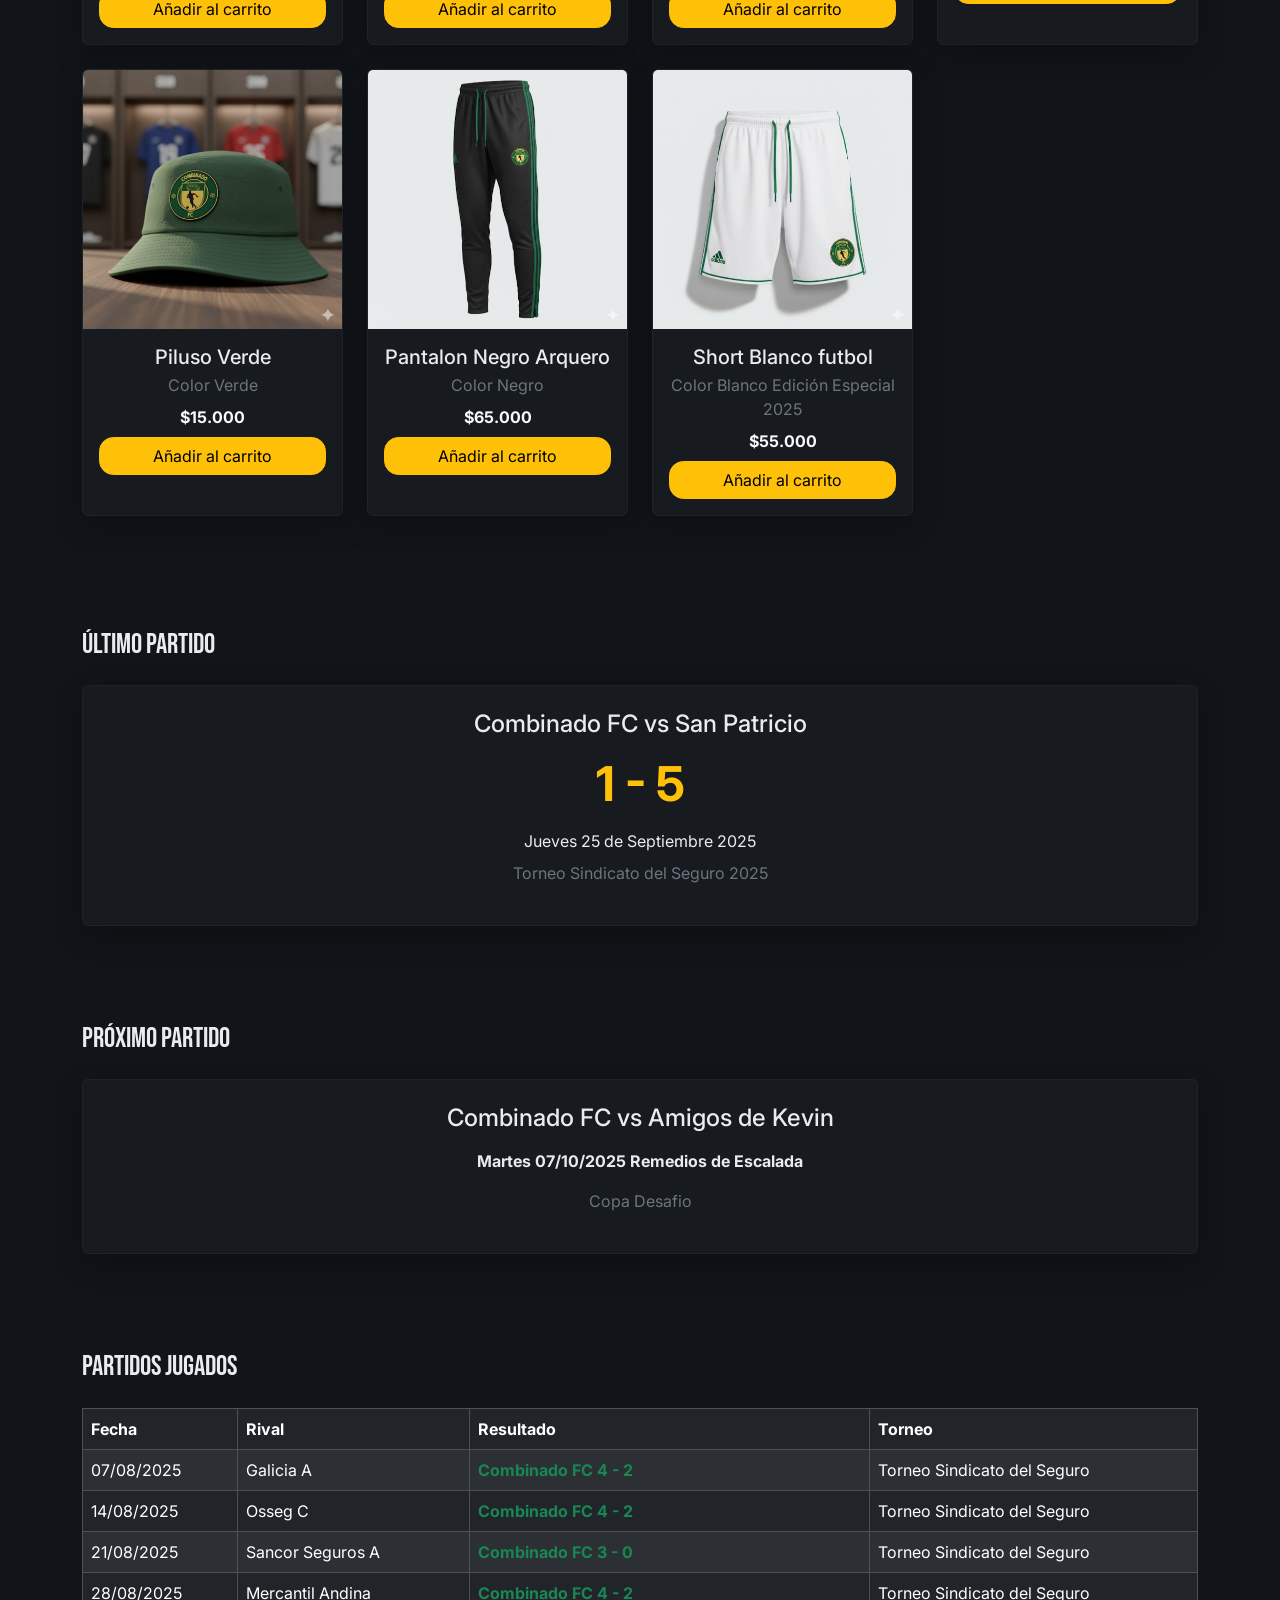
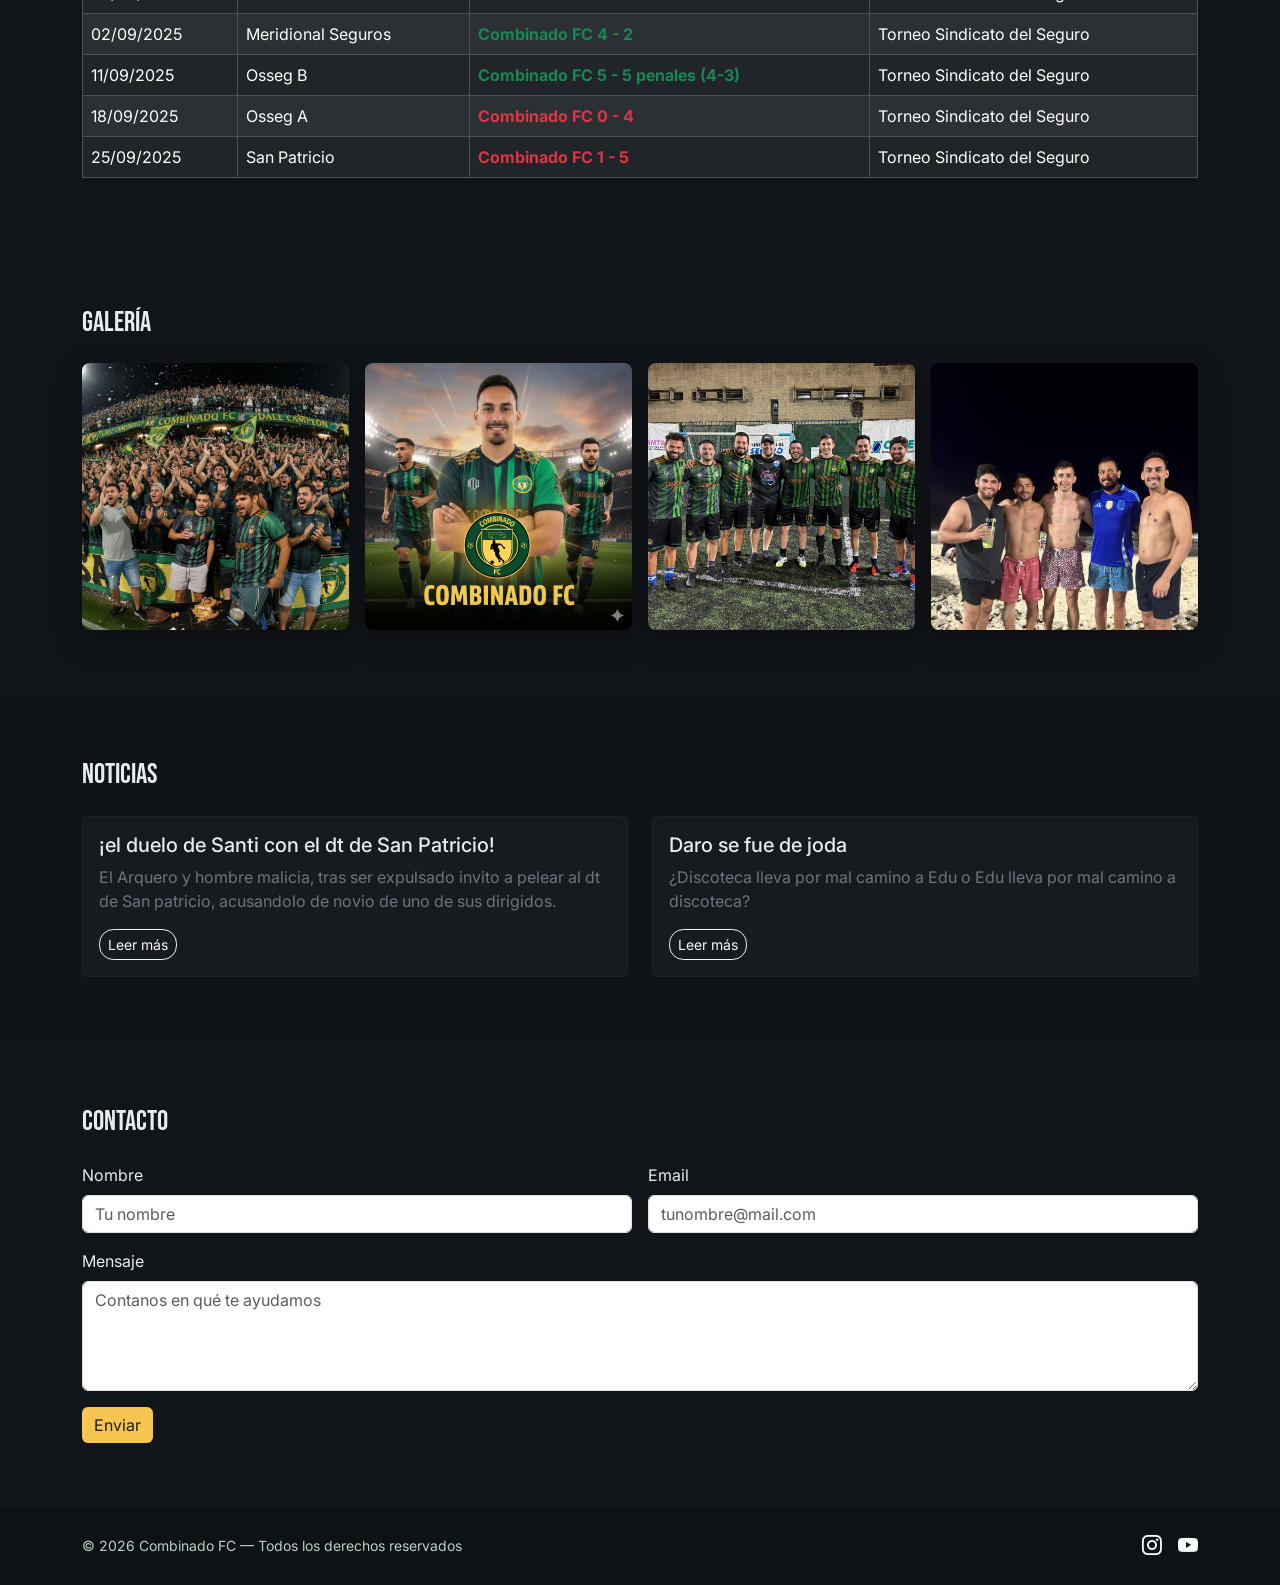
==== commit bce6c296: "se pusieron noticias, se agregaron fotos a la galeria" ====
--- a/index.html
+++ b/index.html
@@ -95,15 +95,15 @@
         <ul class="navbar-nav ms-auto align-items-lg-center gap-lg-2">
           <li class="nav-item"><a class="nav-link" href="#inicio">Inicio</a></li>
           <li class="nav-item"><a class="nav-link" href="#equipo">Equipo</a></li>
-          <li class="nav-item"><a class="nav-link" href="#calendario">Calendario</a></li>
           <li class="nav-item"><a class="nav-link" href="#galeria">Galería</a></li>
           <li class="nav-item"><a class="nav-link" href="#noticias">Noticias</a></li>
+          <li class="nav-item"><a class="nav-link" href="#tienda">Tienda</a></li>
+          <li class="nav-item"><a class="nav-link" href="#contacto">Contacto</a></li>
+          <li class="nav-item d-none d-lg-inline mx-2 text-secondary">|</li>
           <div class="d-flex gap-3 fs-5">
           <a class="link-light" href="https://www.instagram.com/combinadofutbol/" aria-label="Instagram"><i class="bi bi-instagram"></i></a>
           <a class="link-light" href="https://www.youtube.com/@Combinadofc" aria-label="YouTube"><i class="bi bi-youtube"></i></a>
           </div>
-          <li class="nav-item"><a class="nav-link" href="#contacto">Contacto</a></li>
-          <li class="nav-item d-none d-lg-inline mx-2 text-secondary">|</li>
           <li class="nav-item"><a class="nav-link" href="#tienda" title="Carrito"><i class="bi bi-cart"></i></a></li>
           <li class="nav-item"><a class="nav-link" href="#" title="Mi cuenta"><i class="bi bi-person"></i></a></li>
         </ul>
@@ -129,60 +129,6 @@
     </div>
   </header>
 
-  <!-- DESTACADOS / TIENDA -->
-  <section id="tienda" class="section-muted py-5">
-    <div class="container py-3">
-      <div class="d-flex align-items-end justify-content-between mb-4">
-        <h2 class="h3 m-0" style="font-family:'Bebas Neue', sans-serif; letter-spacing:.5px;">Destacados</h2>
-        <a href="#" class="link-light text-decoration-none">Ver todo</a>
-      </div>
-
-      <div class="row g-4">
-        <div class="col-12 col-md-6 col-lg-4">
-          <div class="card card-dark h-100 shadow-soft">
-            <img src="https://images.unsplash.com/photo-1522778119026-d647f0596c20?q=80&w=1200&auto=format&fit=crop" class="card-img-top" alt="Camiseta local Combiando FC"/>
-            <div class="card-body">
-              <h3 class="h5">Camiseta Local 24/25</h3>
-              <p class="card-text small text-secondary">Verde y negro, tejido dry-fit.</p>
-              <div class="d-flex gap-2">
-                <button class="btn btn-primary"><i class="bi bi-bag-plus me-2"></i>Comprar ahora</button>
-                <button class="btn btn-outline-light"><i class="bi bi-plus-circle me-2"></i>Añadir al carrito</button>
-              </div>
-            </div>
-          </div>
-        </div>
-
-        <div class="col-12 col-md-6 col-lg-4">
-          <div class="card card-dark h-100 shadow-soft">
-            <img src="https://images.unsplash.com/photo-1602101945620-6c4c1a0f1b21?q=80&w=1200&auto=format&fit=crop" class="card-img-top" alt="Camiseta alternativa Combiando FC"/>
-            <div class="card-body">
-              <h3 class="h5">Camiseta Alternativa 24/25</h3>
-              <p class="card-text small text-secondary">Edición limitada.</p>
-              <div class="d-flex gap-2">
-                <button class="btn btn-primary"><i class="bi bi-bag-plus me-2"></i>Comprar ahora</button>
-                <button class="btn btn-outline-light"><i class="bi bi-plus-circle me-2"></i>Añadir al carrito</button>
-              </div>
-            </div>
-          </div>
-        </div>
-
-        <div class="col-12 col-md-6 col-lg-4">
-          <div class="card card-dark h-100 shadow-soft">
-            <img src="https://images.unsplash.com/photo-1547949003-9792a18a2601?q=80&w=1200&auto=format&fit=crop" class="card-img-top" alt="Gorras Combiando FC"/>
-            <div class="card-body">
-              <h3 class="h5">Gorra oficial</h3>
-              <p class="card-text small text-secondary">Logo bordado. Talle único.</p>
-              <div class="d-flex gap-2">
-                <button class="btn btn-primary"><i class="bi bi-bag-plus me-2"></i>Comprar ahora</button>
-                <button class="btn btn-outline-light"><i class="bi bi-plus-circle me-2"></i>Añadir al carrito</button>
-              </div>
-            </div>
-          </div>
-        </div>
-      </div>
-    </div>
-  </section>
-
   <!-- EQUIPO -->
     <section id="equipo" class="section-dark py-5">
       <div class="container py-3">
@@ -468,9 +414,9 @@
           <h2 class="h3 mb-4" style="font-family:'Bebas Neue', sans-serif;">Próximo Partido</h2>
 
           <div class="card card-dark shadow-soft text-center p-4">
-            <h4 class="mb-3">Combinado FC vs amistoso pretemporada</h4>
-            <p class="fw-bold">Sin fecha confirmada</p>
-            <p class="text-secondary">Pretemporada </p>
+            <h4 class="mb-3">Combinado FC vs Amigos de Kevin</h4>
+            <p class="fw-bold">Martes 07/10/2025 Remedios de Escalada</p>
+            <p class="text-secondary">Copa Desafio</p>
           </div>
         </div>
       </section>
@@ -546,30 +492,16 @@
         </div>
       </section>
 
-
-
-
-
-
-      <!-- CALENDARIO & RESULTADOS -->
-      <section id="calendario" class="section-muted py-5">
-        <div class="container py-3">
-          <h2 class="h3 mb-4" style="font-family:'Bebas Neue', sans-serif;">Calendario & Resultados</h2>
-          <div id="resultado" class="rounded-3 p-4 card-dark">
-            <p class="m-0 text-secondary">Acá irá el próximo partido y el último resultado con JS.</p>
-          </div>
-        </div>
-      </section>
 
       <!-- GALERÍA -->
       <section id="galeria" class="section-dark py-5">
         <div class="container py-3">
           <h2 class="h3 mb-4" style="font-family:'Bebas Neue', sans-serif;">Galería</h2>
           <div class="row g-3">
-            <div class="col-6 col-md-4 col-lg-3"><img class="img-fluid rounded-3 shadow-soft" src="https://images.unsplash.com/photo-1461896836934-ffe607ba8211?q=80&w=800&auto=format&fit=crop" alt="Foto 1"/></div>
-            <div class="col-6 col-md-4 col-lg-3"><img class="img-fluid rounded-3 shadow-soft" src="https://images.unsplash.com/photo-1535460772878-3ed83d5456ef?q=80&w=800&auto=format&fit=crop" alt="Foto 2"/></div>
-            <div class="col-6 col-md-4 col-lg-3"><img class="img-fluid rounded-3 shadow-soft" src="https://images.unsplash.com/photo-1518081461904-9ac61d16d533?q=80&w=800&auto=format&fit=crop" alt="Foto 3"/></div>
-            <div class="col-6 col-md-4 col-lg-3"><img class="img-fluid rounded-3 shadow-soft" src="https://images.unsplash.com/photo-1522771930-78848d9293e8?q=80&w=800&auto=format&fit=crop" alt="Foto 4"/></div>
+            <div class="col-6 col-md-4 col-lg-3"><img class="img-fluid rounded-3 shadow-soft" src="img/galeria/1.png" alt="Foto 1"/></div>
+            <div class="col-6 col-md-4 col-lg-3"><img class="img-fluid rounded-3 shadow-soft" src="img/galeria/2.png" alt="Foto 2"/></div>
+            <div class="col-6 col-md-4 col-lg-3"><img class="img-fluid rounded-3 shadow-soft" src="img/galeria/3.png" alt="Foto 3"/></div>
+            <div class="col-6 col-md-4 col-lg-3"><img class="img-fluid rounded-3 shadow-soft" src="img/galeria/4.png" alt="Foto 4"/></div>
           </div>
         </div>
       </section>
@@ -582,8 +514,8 @@
             <div class="col-md-6">
               <article class="card card-dark h-100">
                 <div class="card-body">
-                  <h3 class="h5">¡Nuevo refuerzo confirmado!</h3>
-                  <p class="text-secondary">Sumamos al volante creativo del barrio. Presentación el domingo.</p>
+                  <h3 class="h5">¡el duelo de Santi con el dt de San Patricio!</h3>
+                  <p class="text-secondary">El Arquero y hombre malicia, tras ser expulsado invito a pelear al dt de San patricio, acusandolo de novio de uno de sus dirigidos.</p>
                   <a href="#" class="btn btn-outline-light btn-sm">Leer más</a>
                 </div>
               </article>
@@ -591,8 +523,8 @@
             <div class="col-md-6">
               <article class="card card-dark h-100">
                 <div class="card-body">
-                  <h3 class="h5">Amistoso solidario</h3>
-                  <p class="text-secondary">Recaudamos alimentos no perecederos en la cancha municipal.</p>
+                  <h3 class="h5">Daro se fue de joda</h3>
+                  <p class="text-secondary">¿Discoteca lleva por mal camino a Edu o Edu lleva por mal camino a discoteca?</p>
                   <a href="#" class="btn btn-outline-light btn-sm">Leer más</a>
                 </div>
               </article>
@@ -628,7 +560,7 @@
   <!-- FOOTER -->
   <footer class="py-4">
     <div class="container d-flex flex-column flex-md-row justify-content-between align-items-center gap-3">
-      <div class="small">© <span id="year"></span> Combiando FC — Todos los derechos reservados</div>
+      <div class="small">© <span id="year"></span> Combinado FC — Todos los derechos reservados</div>
       <div class="d-flex gap-3 fs-5">
         <a class="link-light" href="https://www.instagram.com/combinadofutbol/" aria-label="Instagram"><i class="bi bi-instagram"></i></a>
         <a class="link-light" href="https://www.youtube.com/@Combinadofc" aria-label="YouTube"><i class="bi bi-youtube"></i></a>
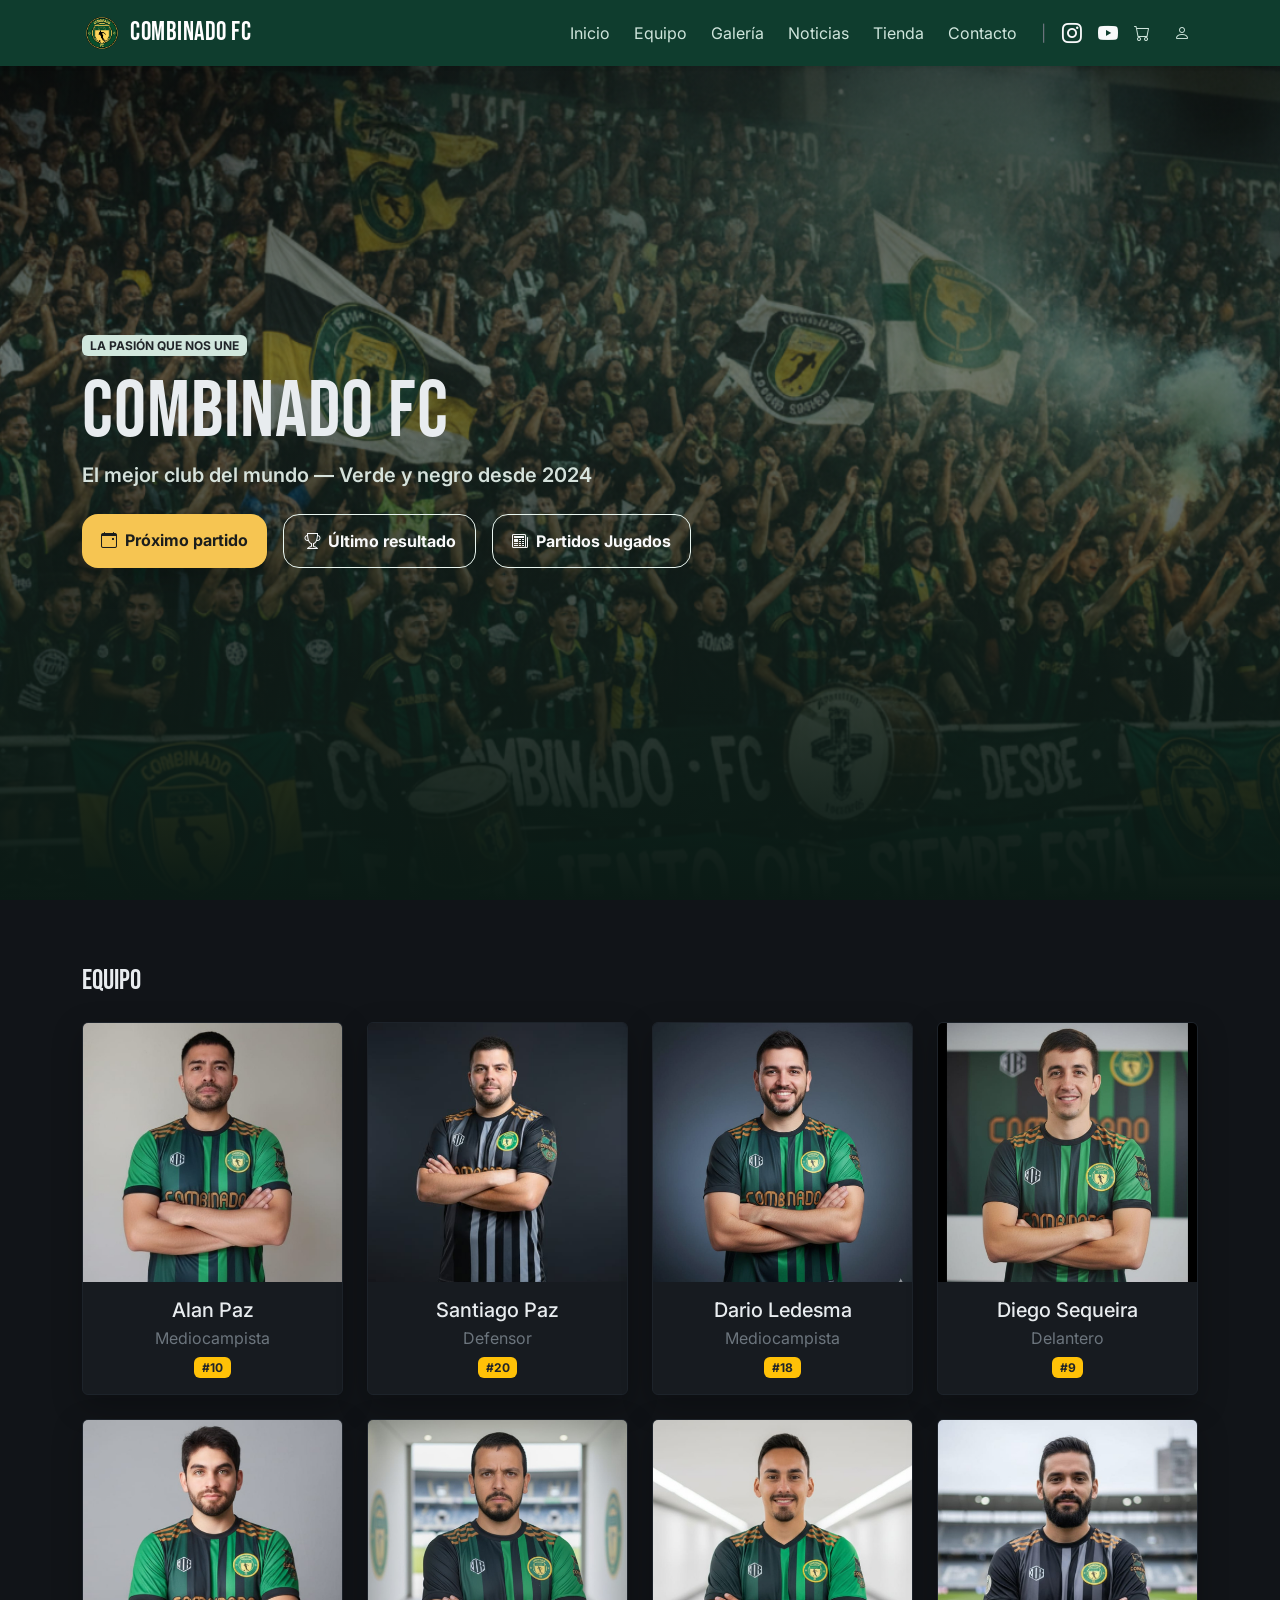
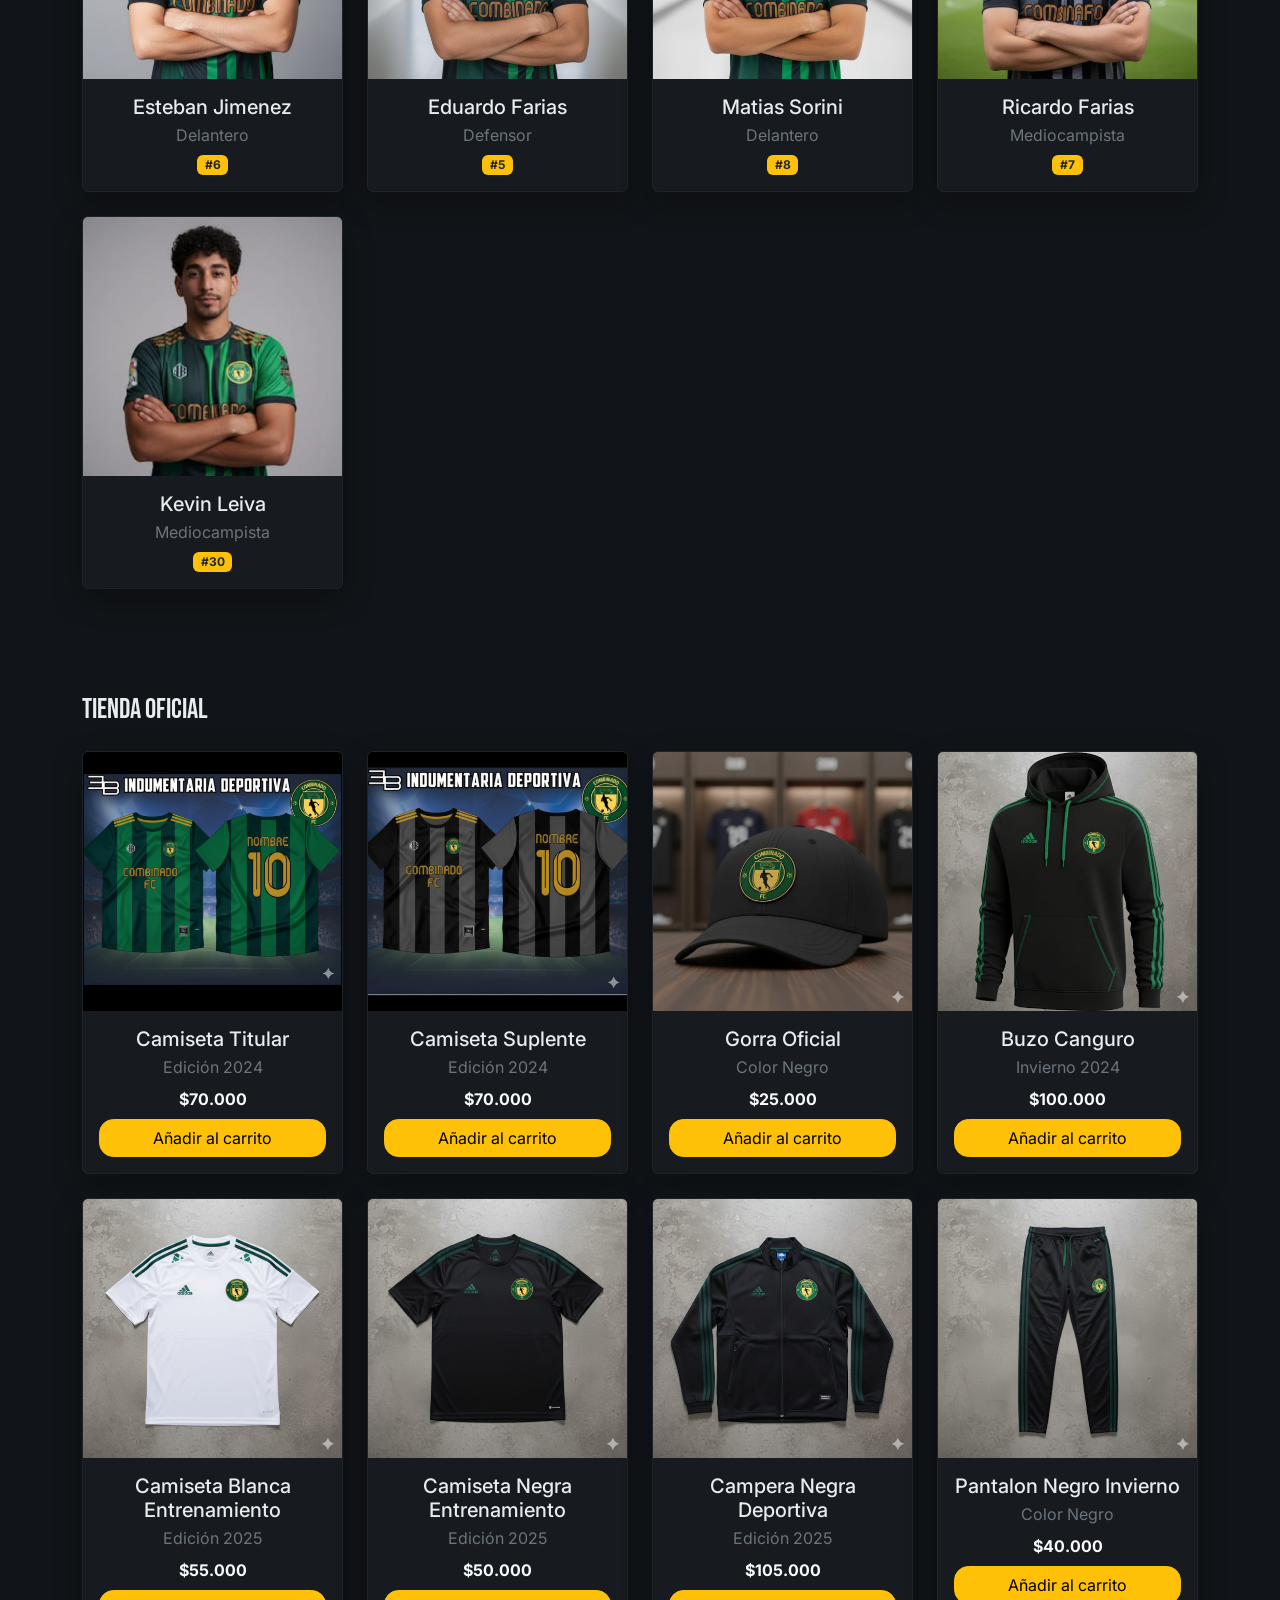
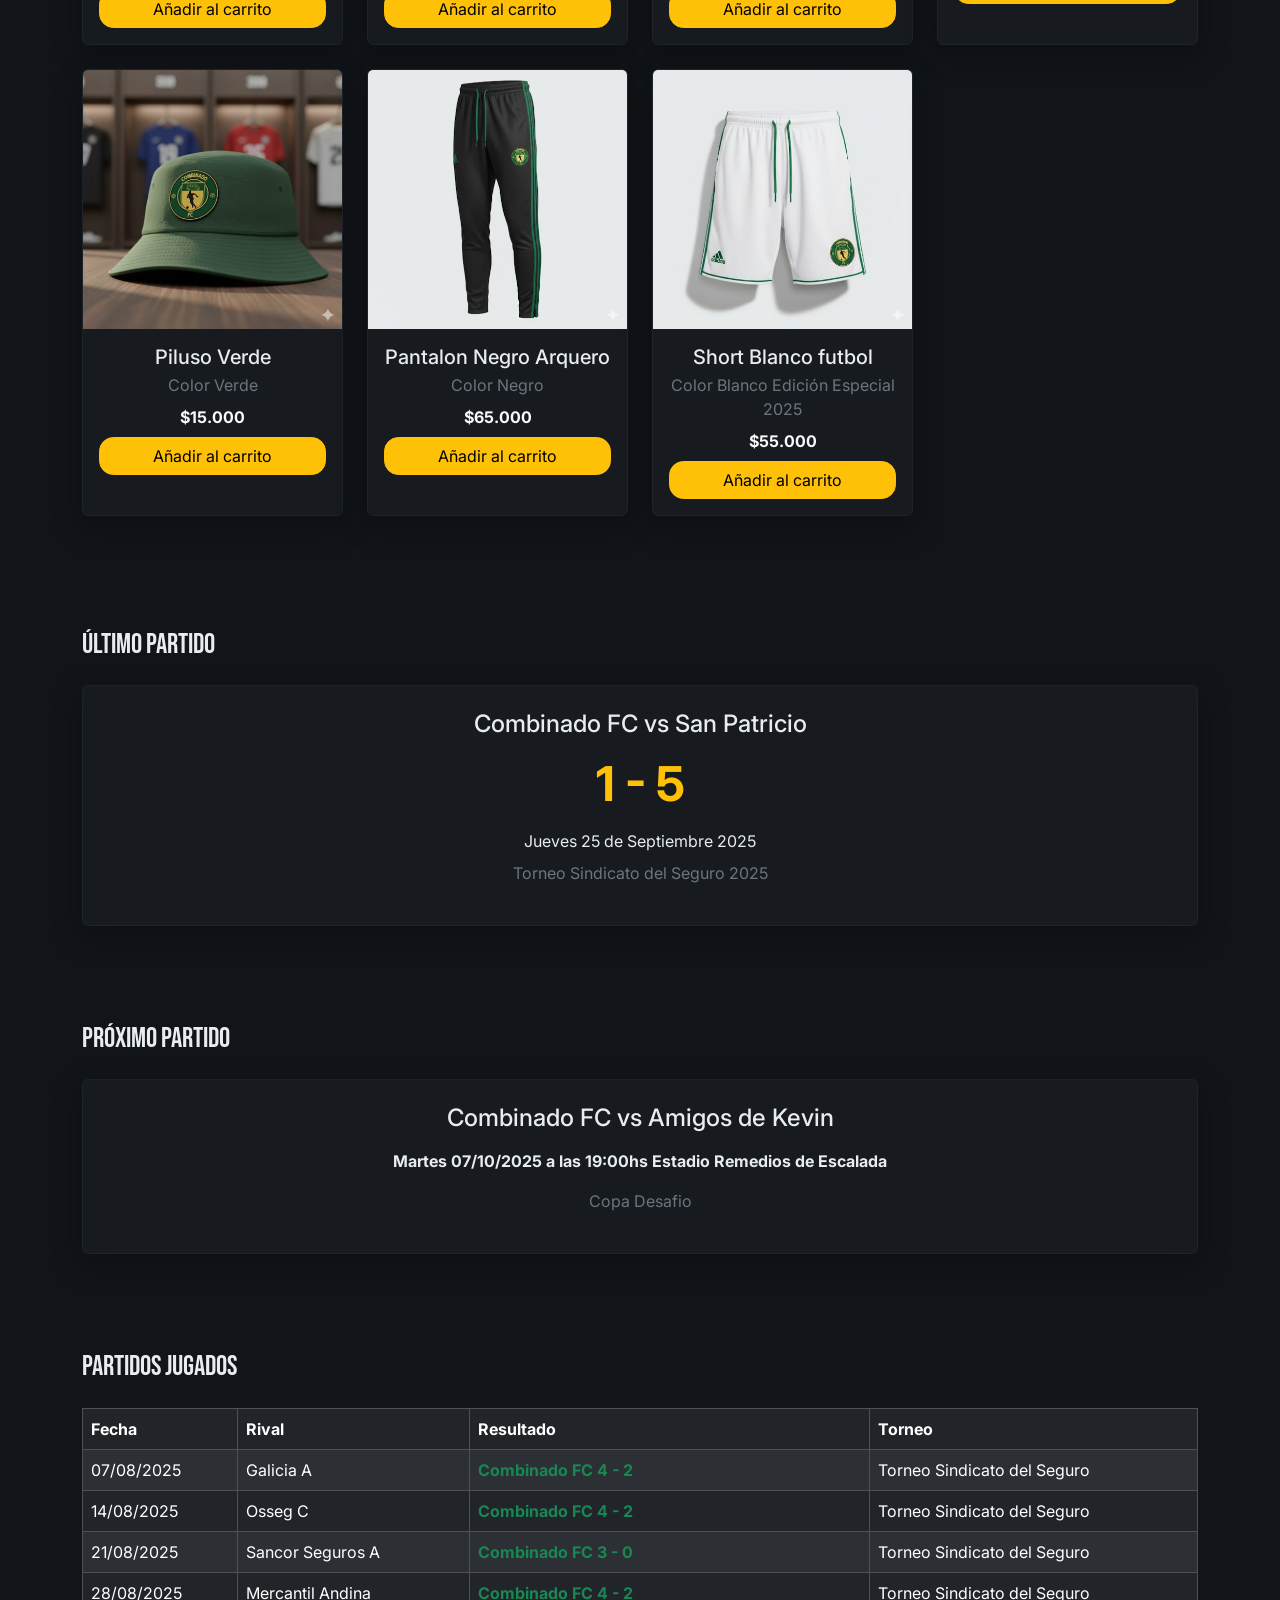
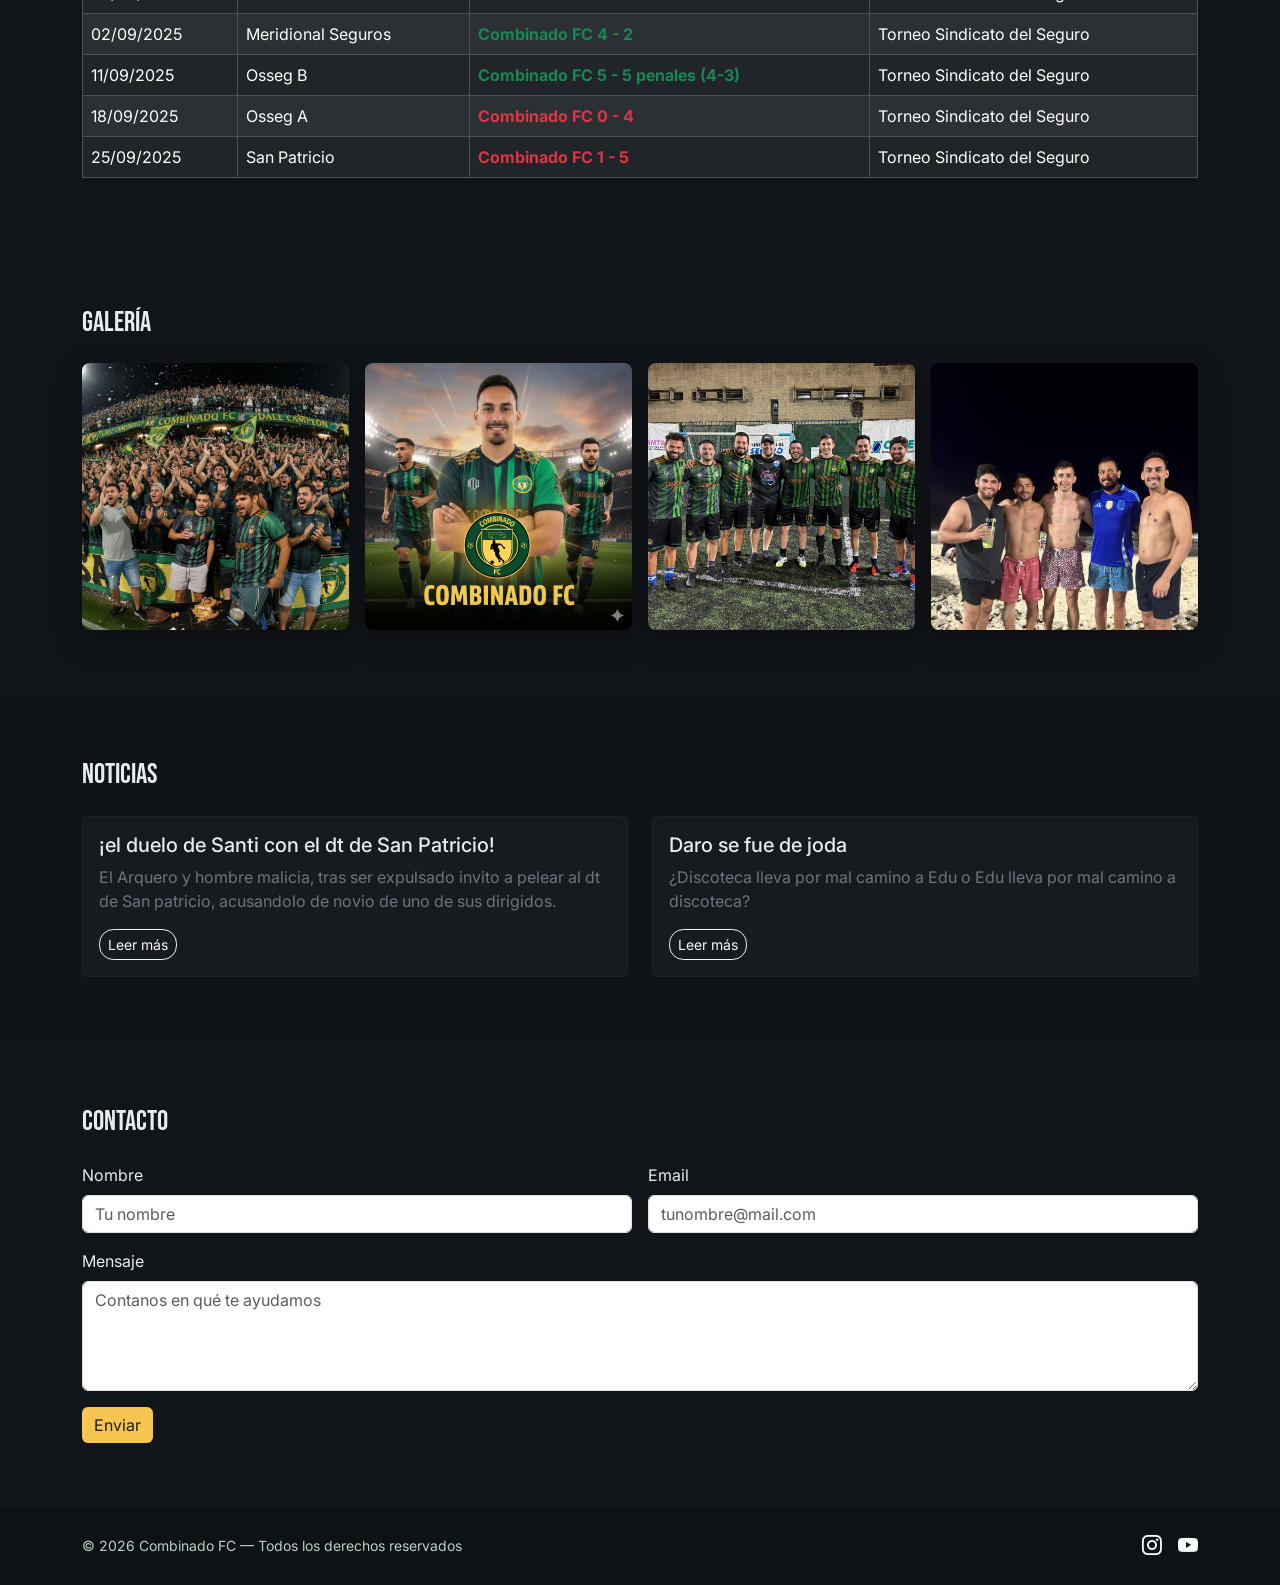
==== commit e73133dc: "se agrego fecha partido" ====
--- a/index.html
+++ b/index.html
@@ -415,7 +415,7 @@
 
           <div class="card card-dark shadow-soft text-center p-4">
             <h4 class="mb-3">Combinado FC vs Amigos de Kevin</h4>
-            <p class="fw-bold">Martes 07/10/2025 Remedios de Escalada</p>
+            <p class="fw-bold">Martes 07/10/2025 a las 19:00hs Estadio Remedios de Escalada</p>
             <p class="text-secondary">Copa Desafio</p>
           </div>
         </div>
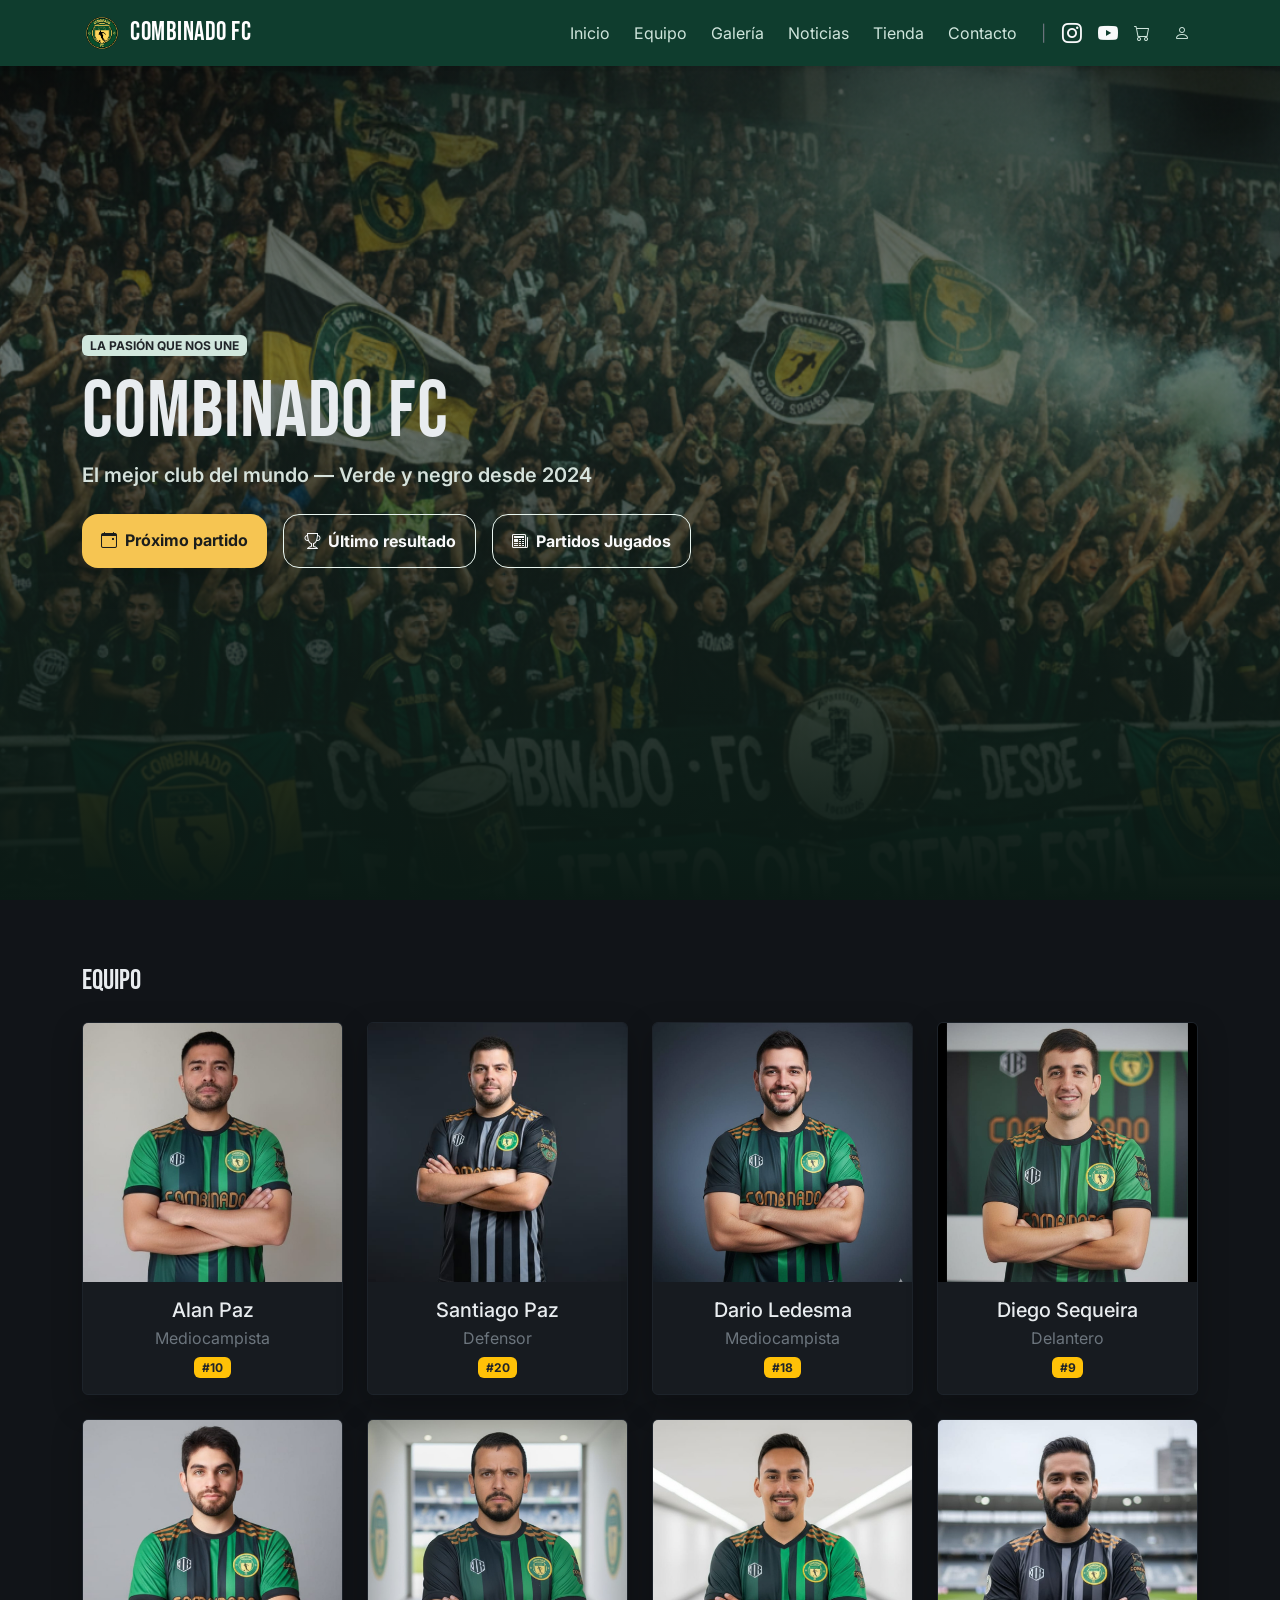
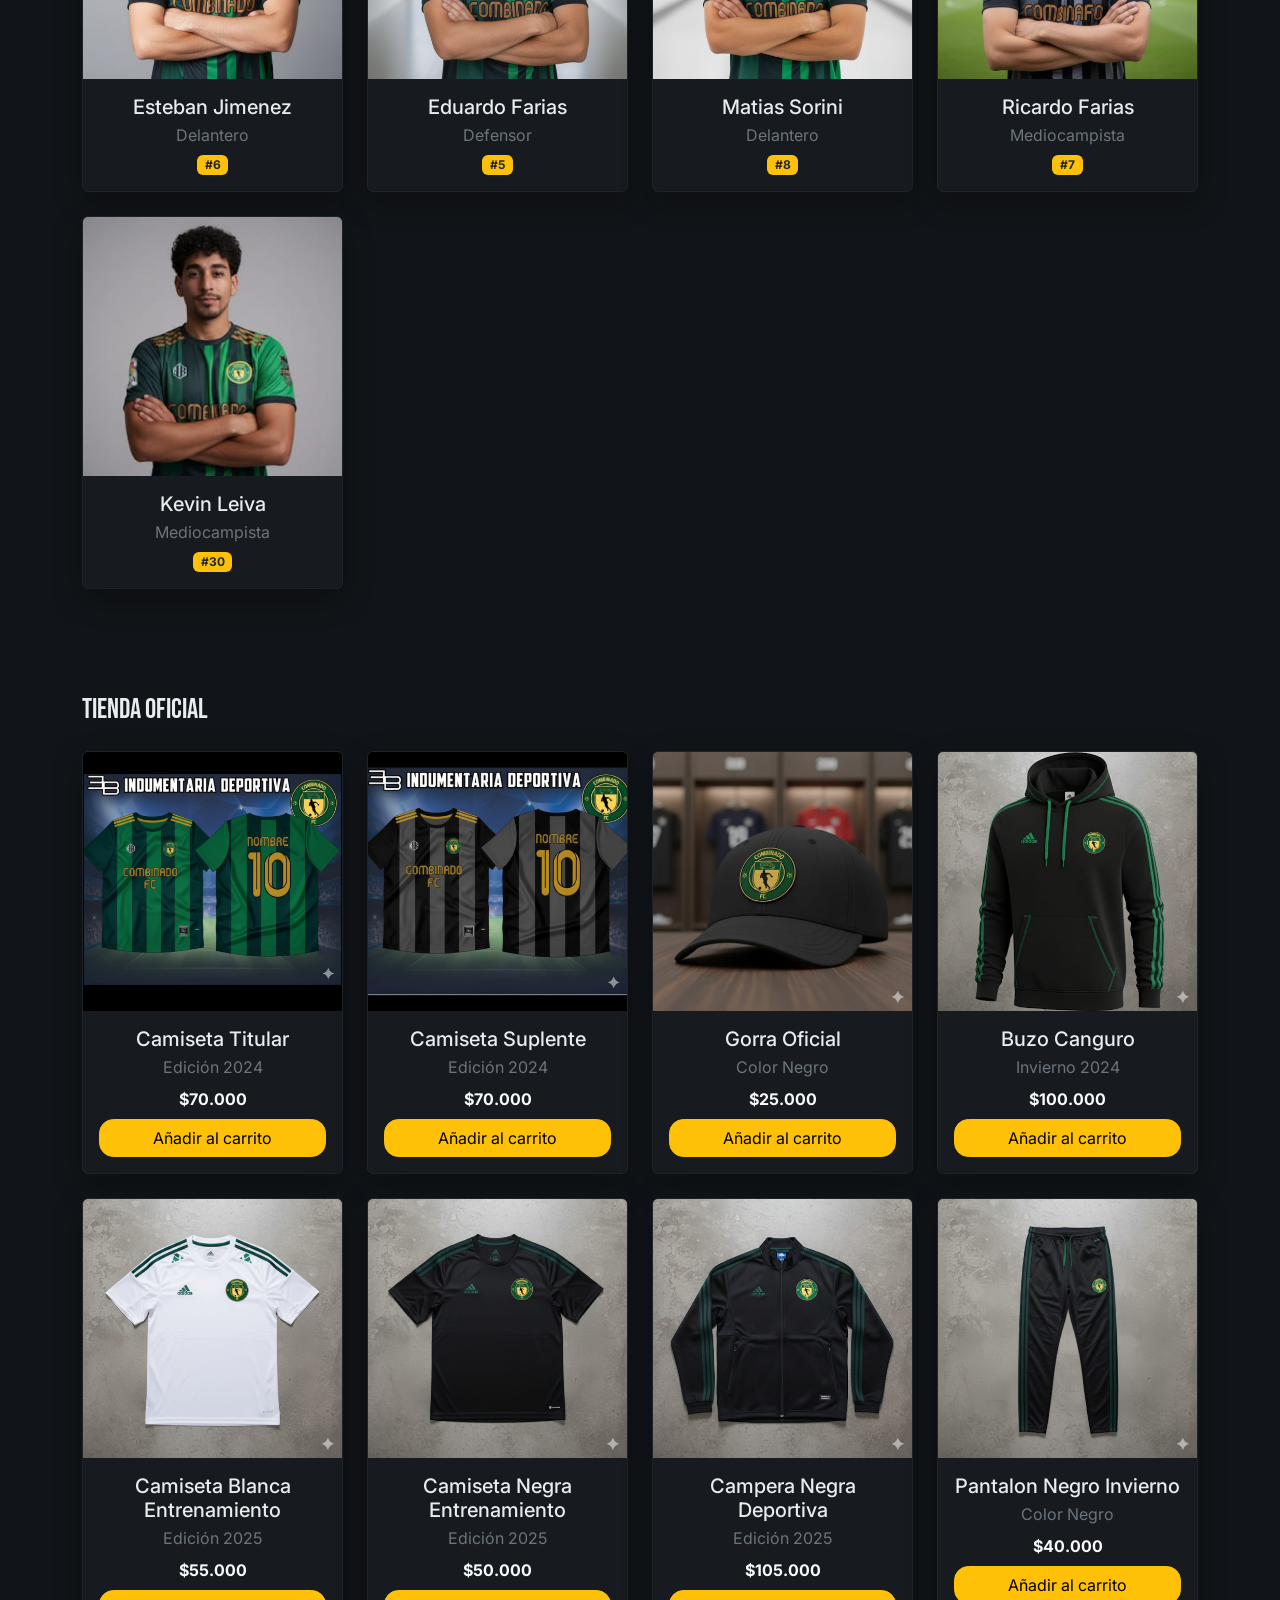
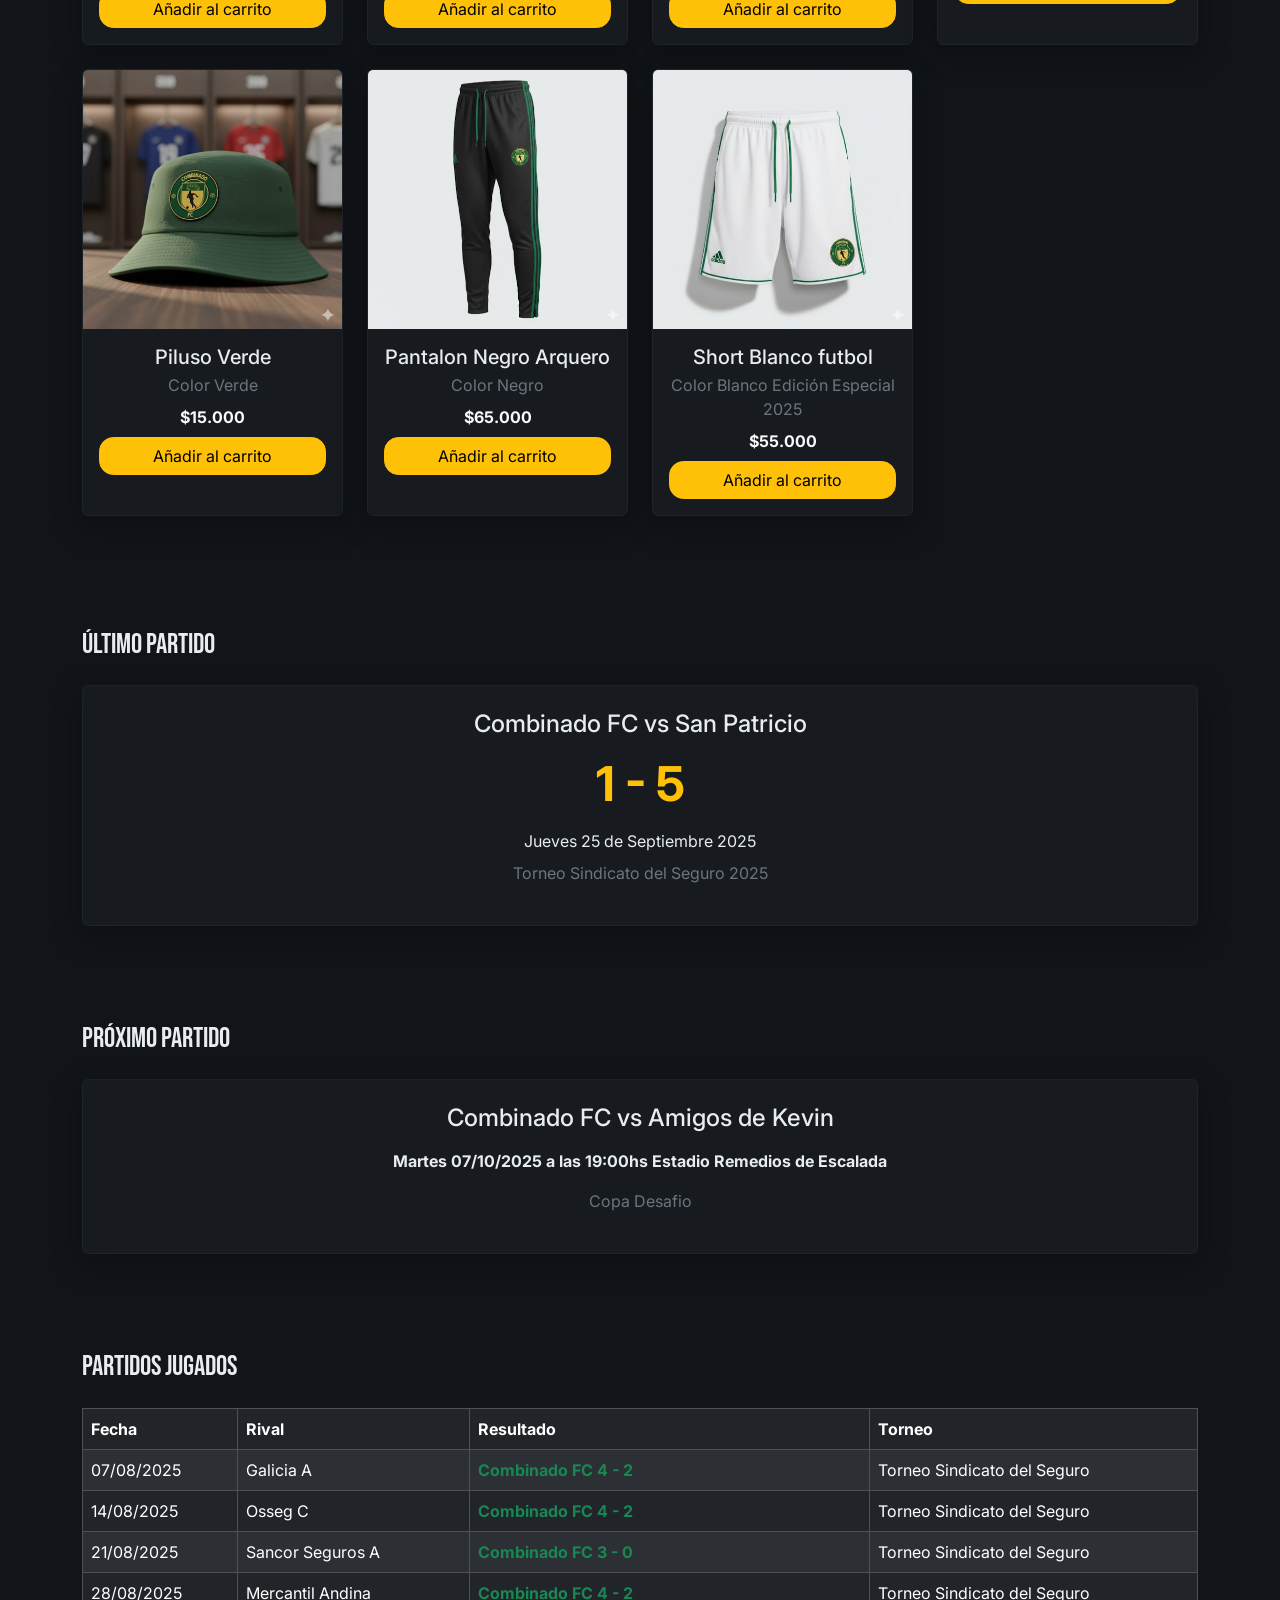
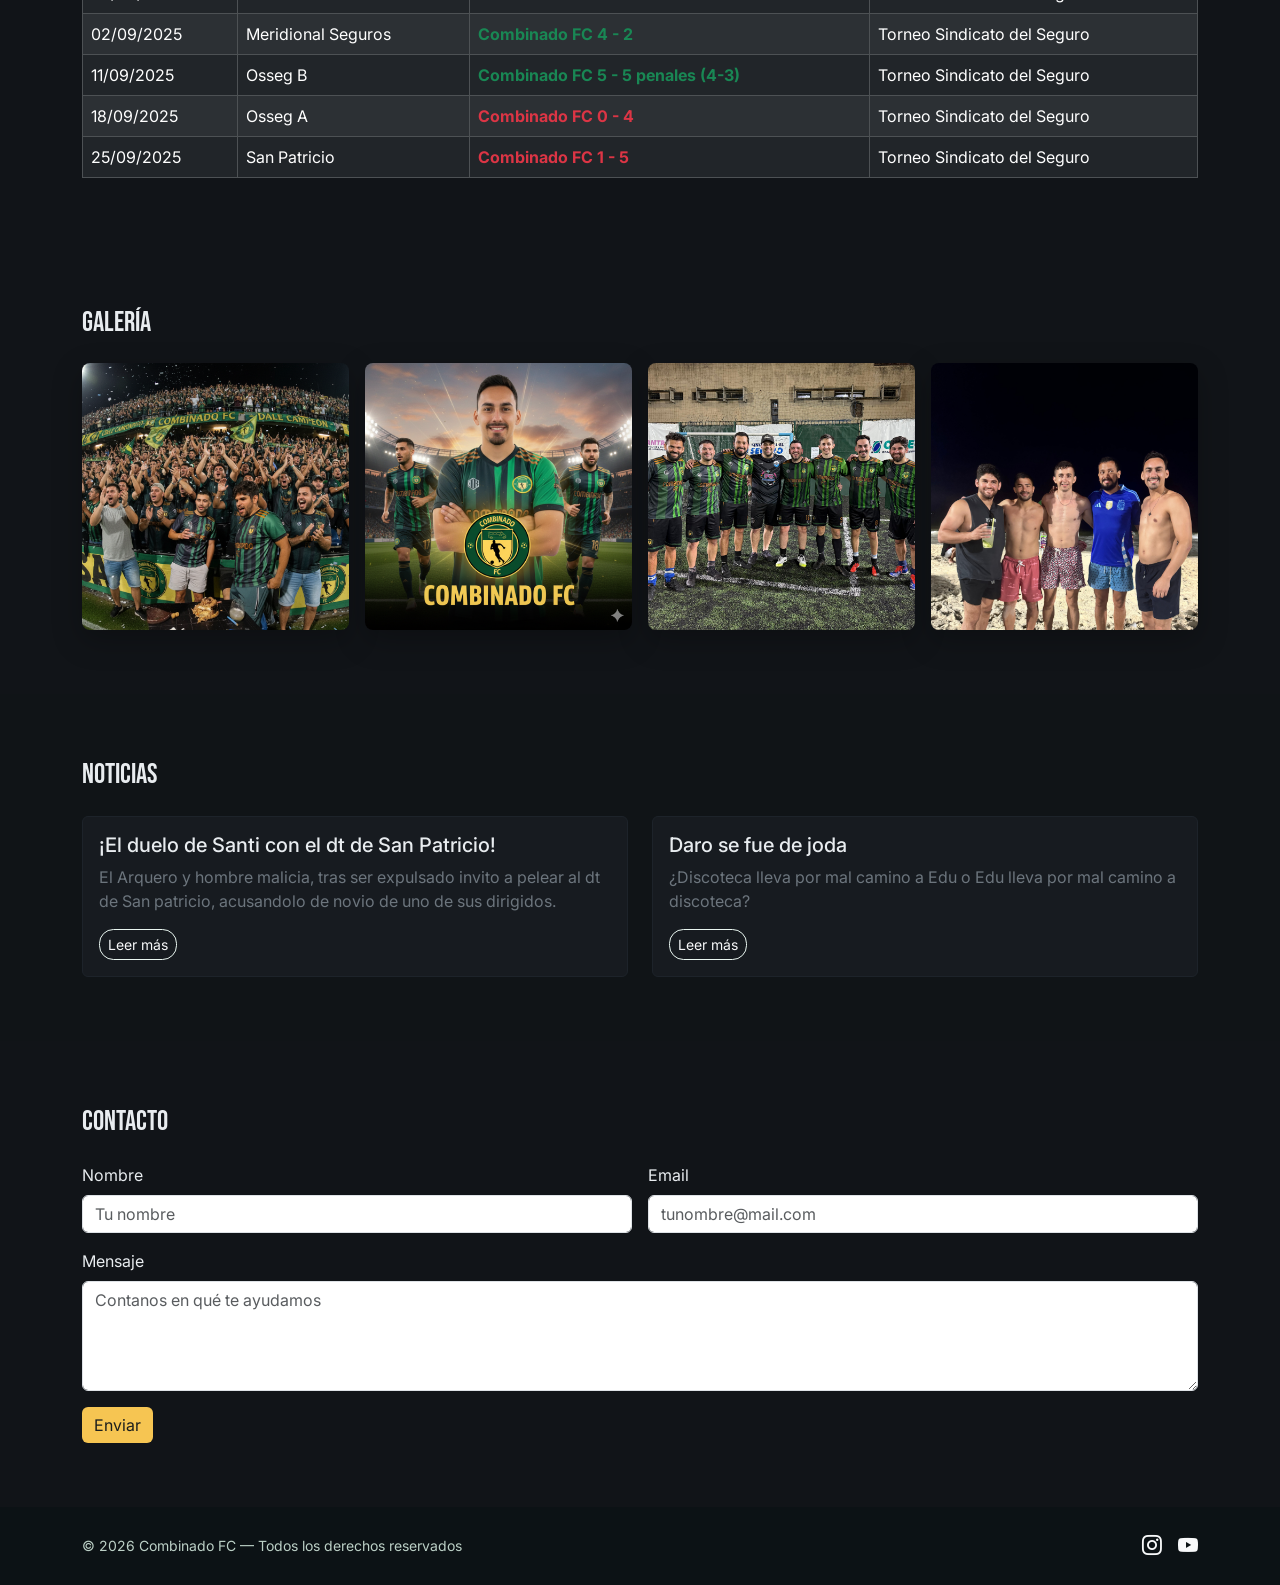
==== commit 717909f4: "se agrego texto" ====
--- a/index.html
+++ b/index.html
@@ -514,7 +514,7 @@
             <div class="col-md-6">
               <article class="card card-dark h-100">
                 <div class="card-body">
-                  <h3 class="h5">¡el duelo de Santi con el dt de San Patricio!</h3>
+                  <h3 class="h5">¡El duelo de Santi con el dt de San Patricio!</h3>
                   <p class="text-secondary">El Arquero y hombre malicia, tras ser expulsado invito a pelear al dt de San patricio, acusandolo de novio de uno de sus dirigidos.</p>
                   <a href="#" class="btn btn-outline-light btn-sm">Leer más</a>
                 </div>
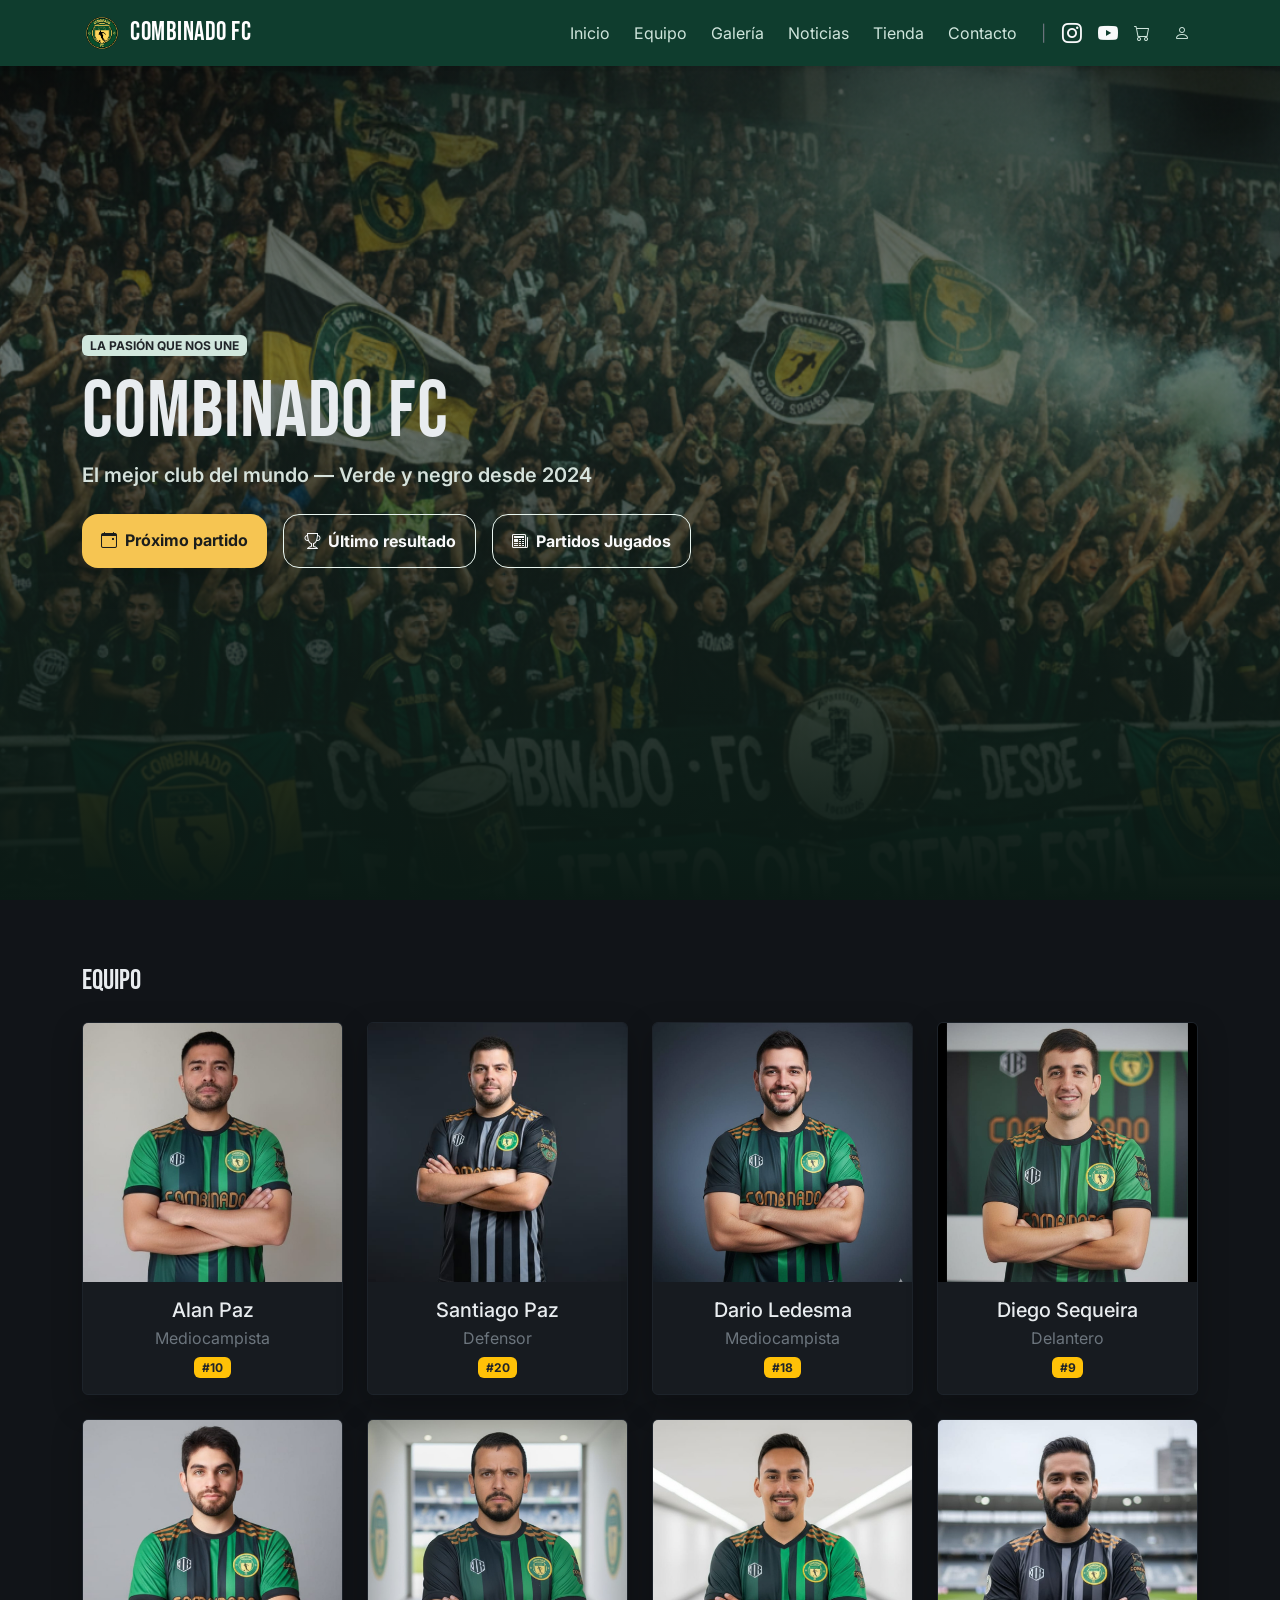
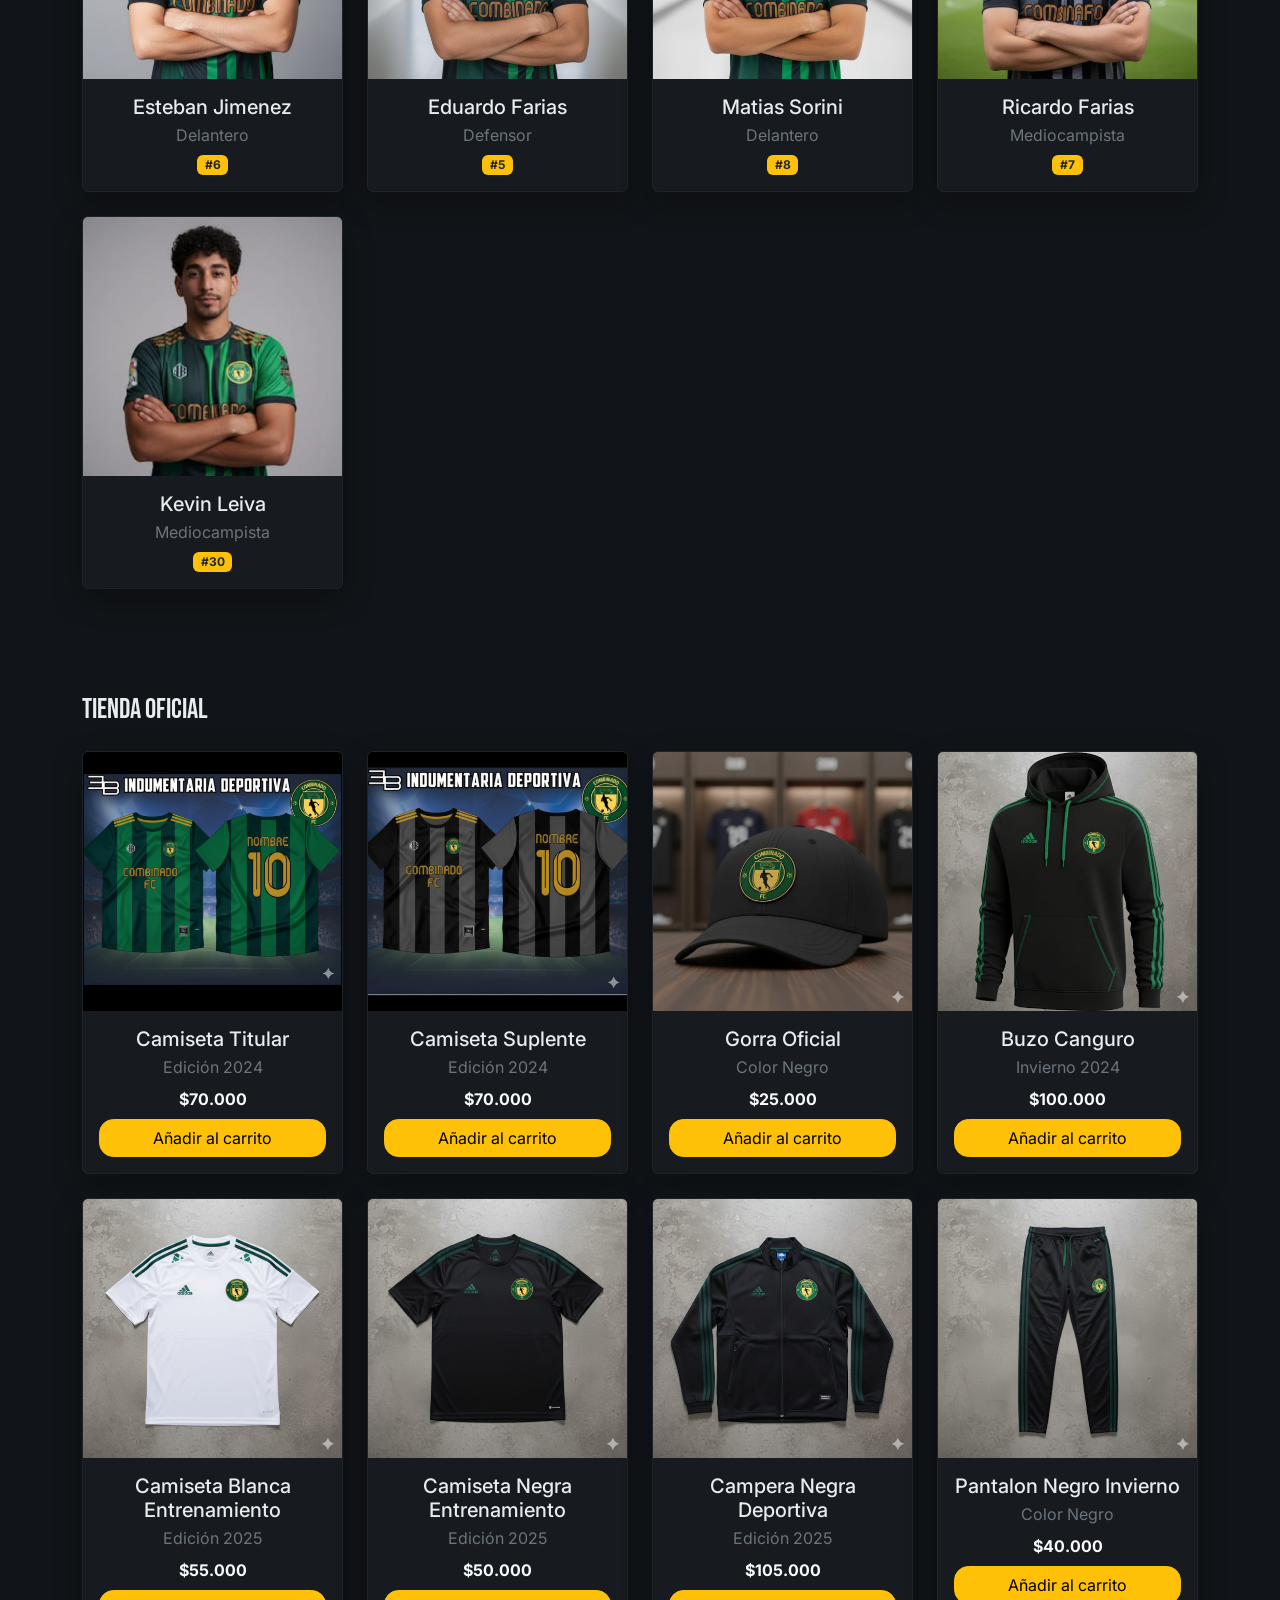
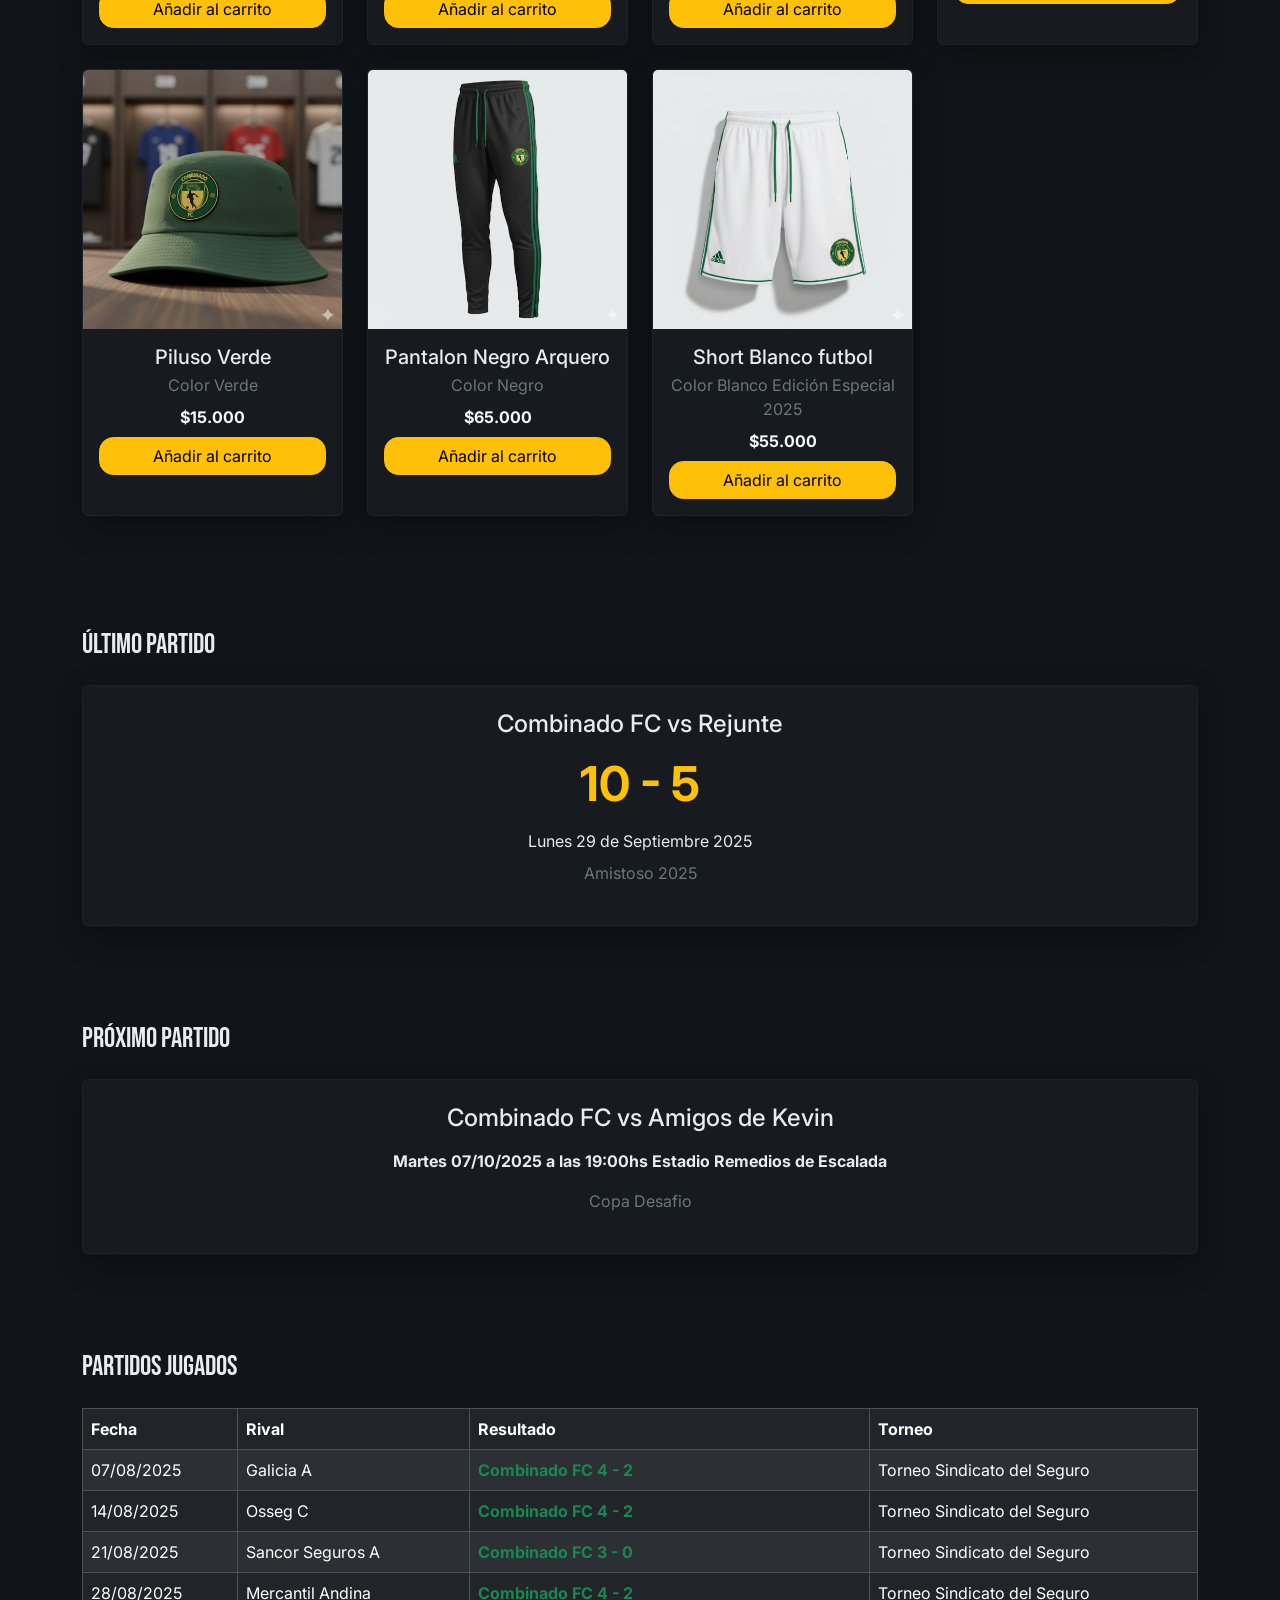
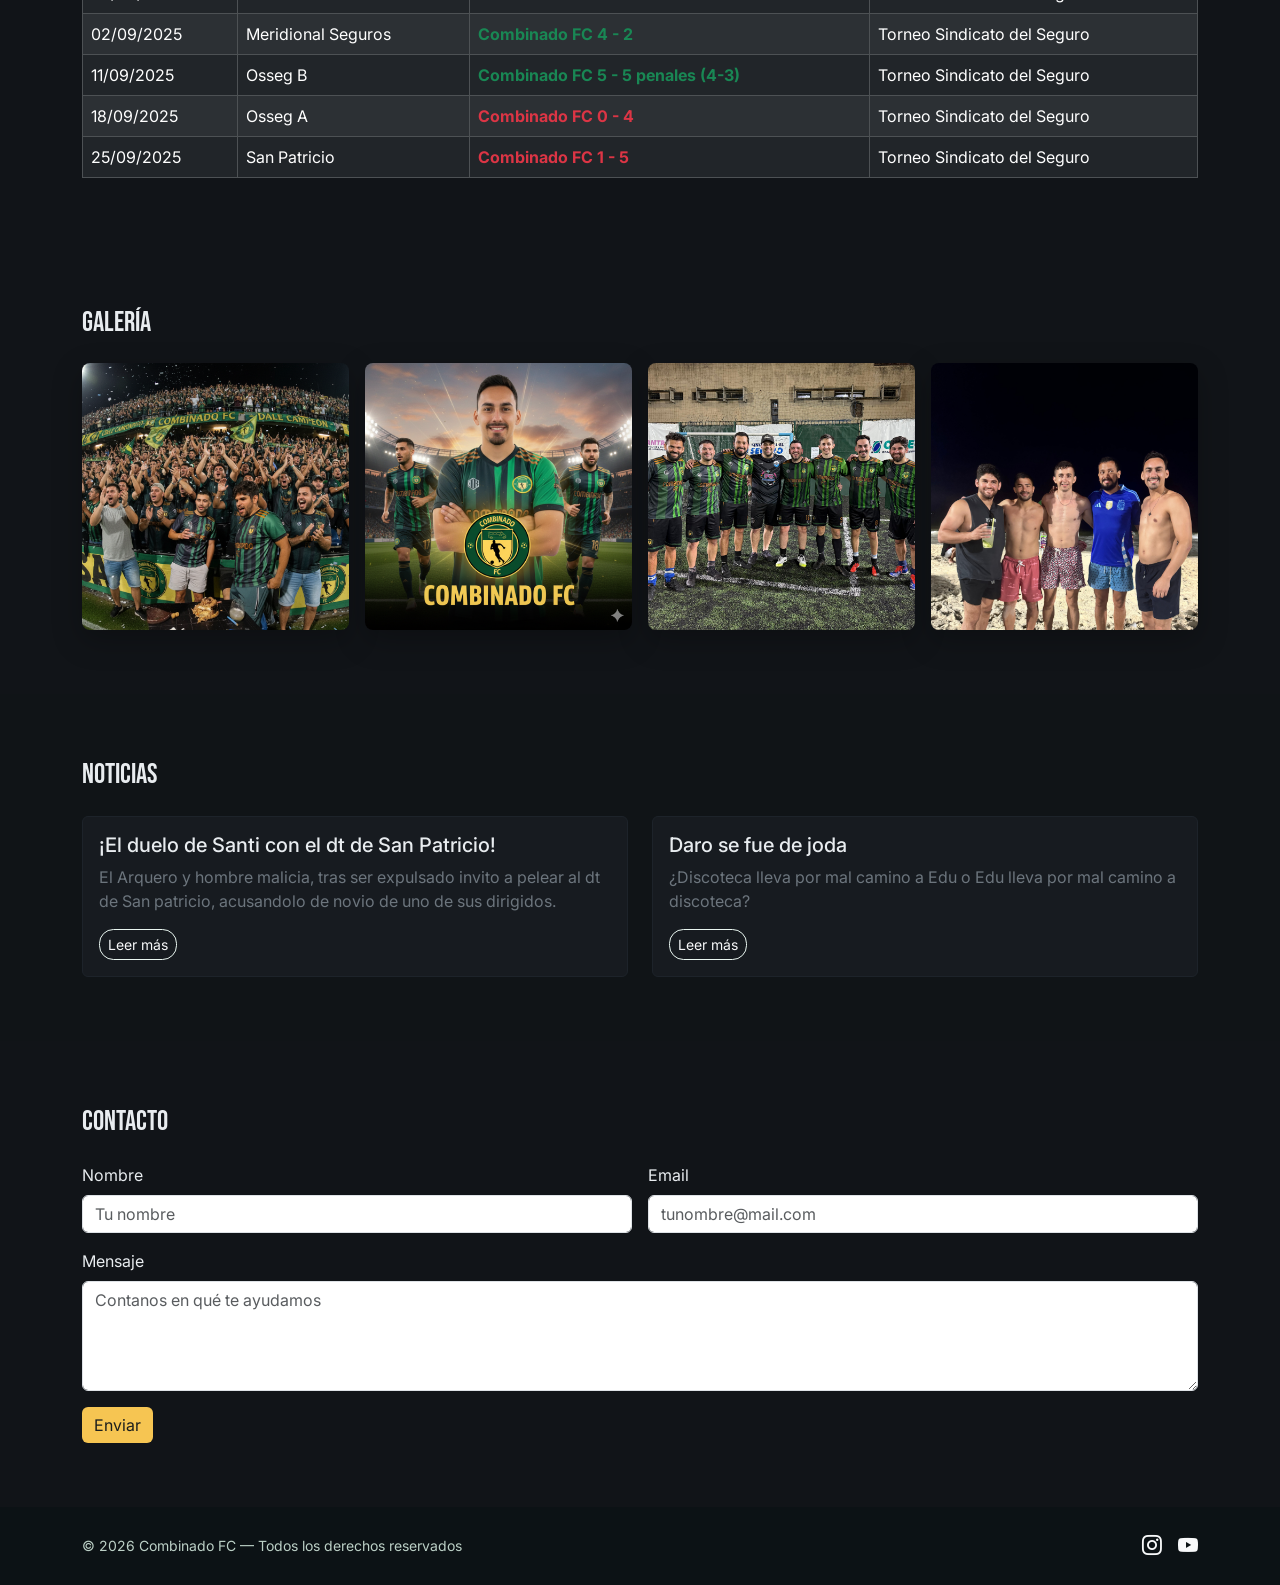
==== commit 77810bf7: "." ====
--- a/index.html
+++ b/index.html
@@ -401,10 +401,10 @@
           <h2 class="h3 mb-4" style="font-family:'Bebas Neue', sans-serif;">Último Partido</h2>
 
           <div class="card card-dark shadow-soft text-center p-4">
-            <h4 class="mb-3">Combinado FC vs San Patricio</h4>
-            <p class="display-5 fw-bold text-warning">1 - 5</p>
-            <p class="mb-2">Jueves 25 de Septiembre 2025</p>
-            <p class="text-secondary">Torneo Sindicato del Seguro 2025</p>
+            <h4 class="mb-3">Combinado FC vs Rejunte</h4>
+            <p class="display-5 fw-bold text-warning">10 - 5</p>
+            <p class="mb-2">Lunes 29 de Septiembre 2025</p>
+            <p class="text-secondary">Amistoso 2025</p>
           </div>
         </div>
       </section>
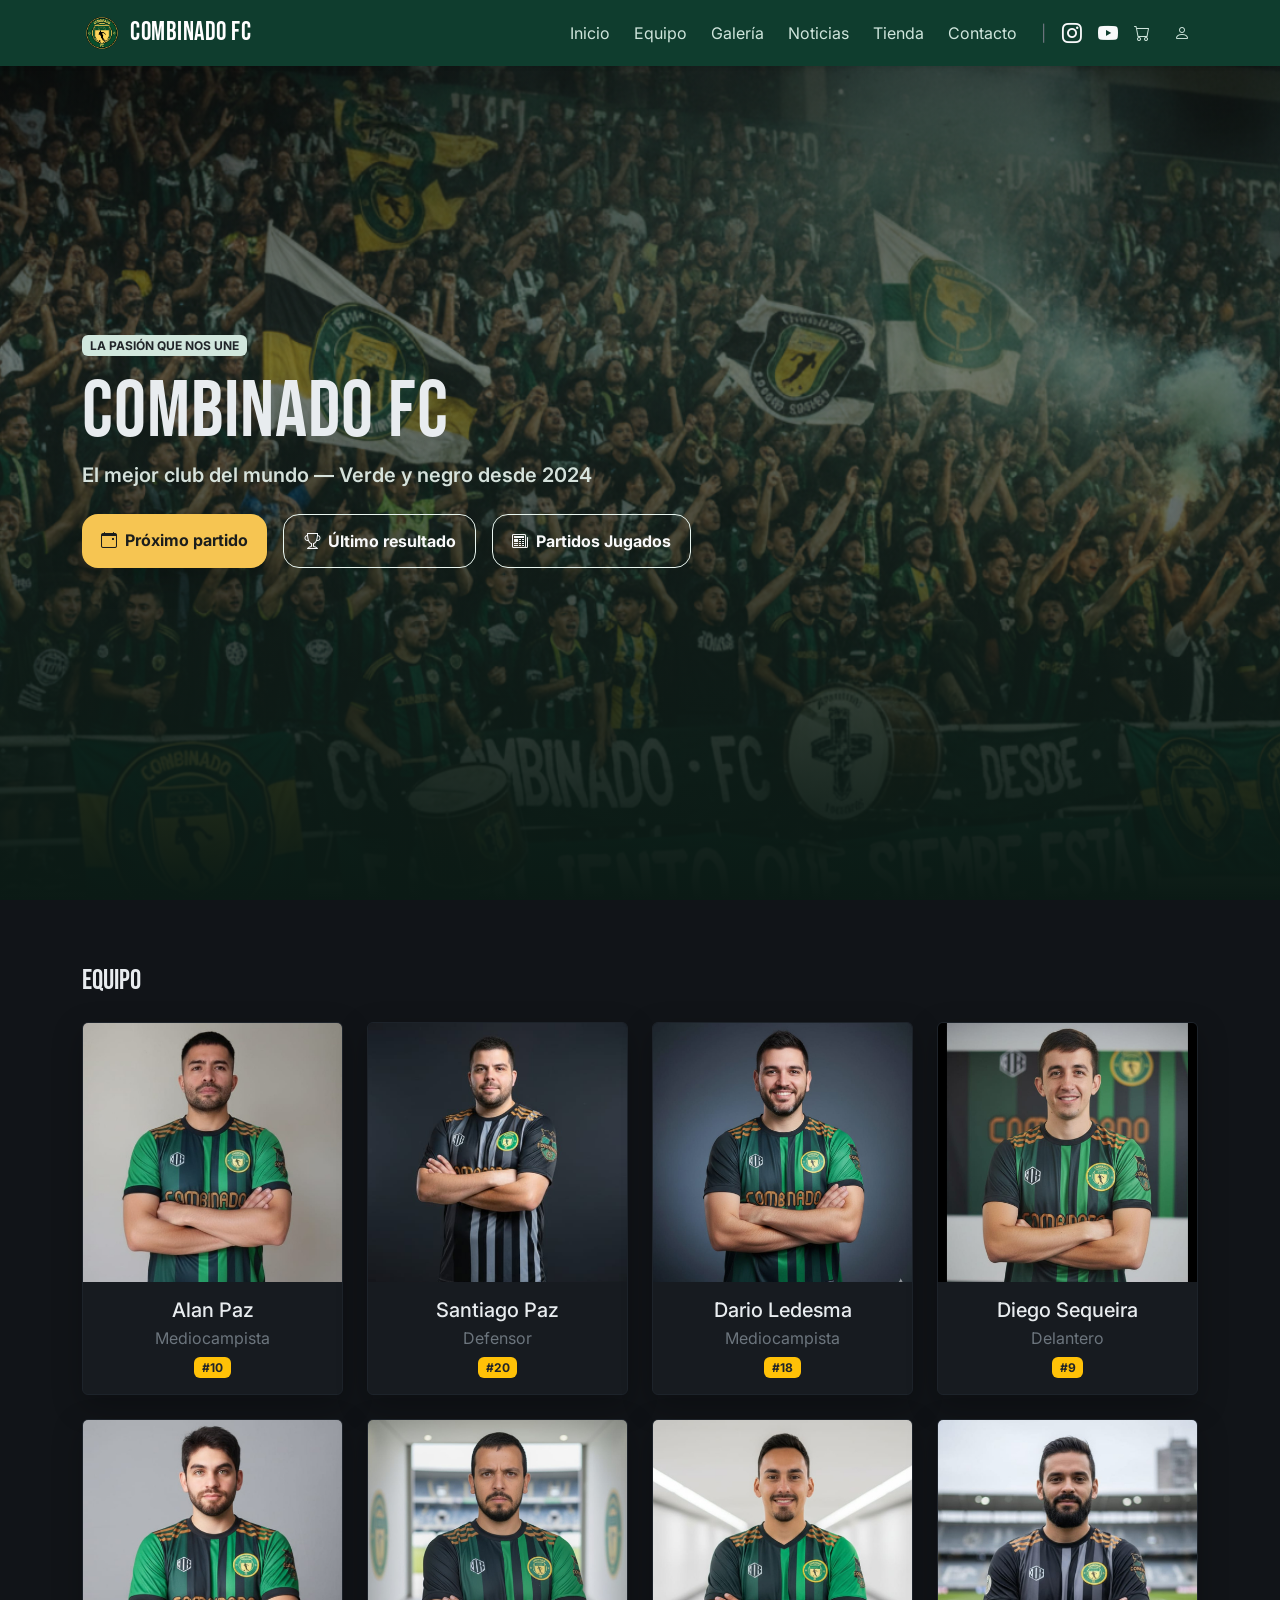
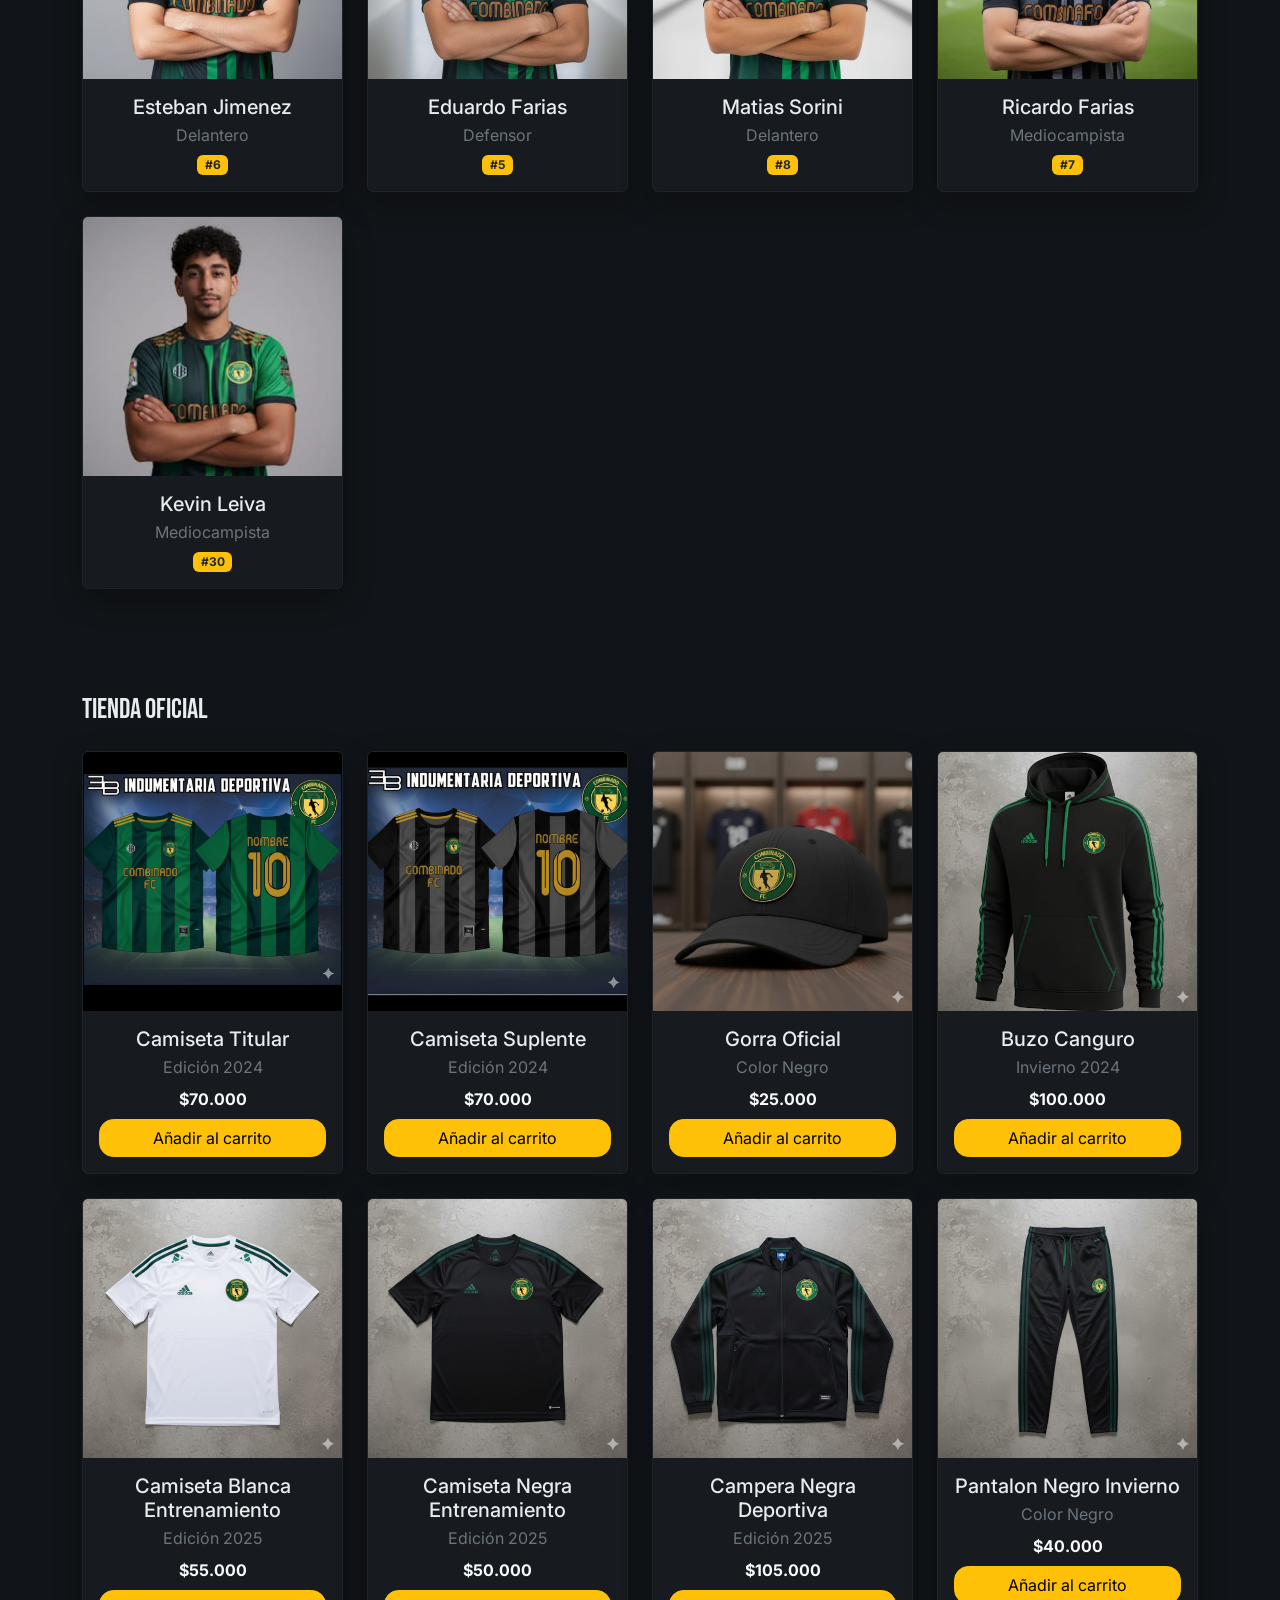
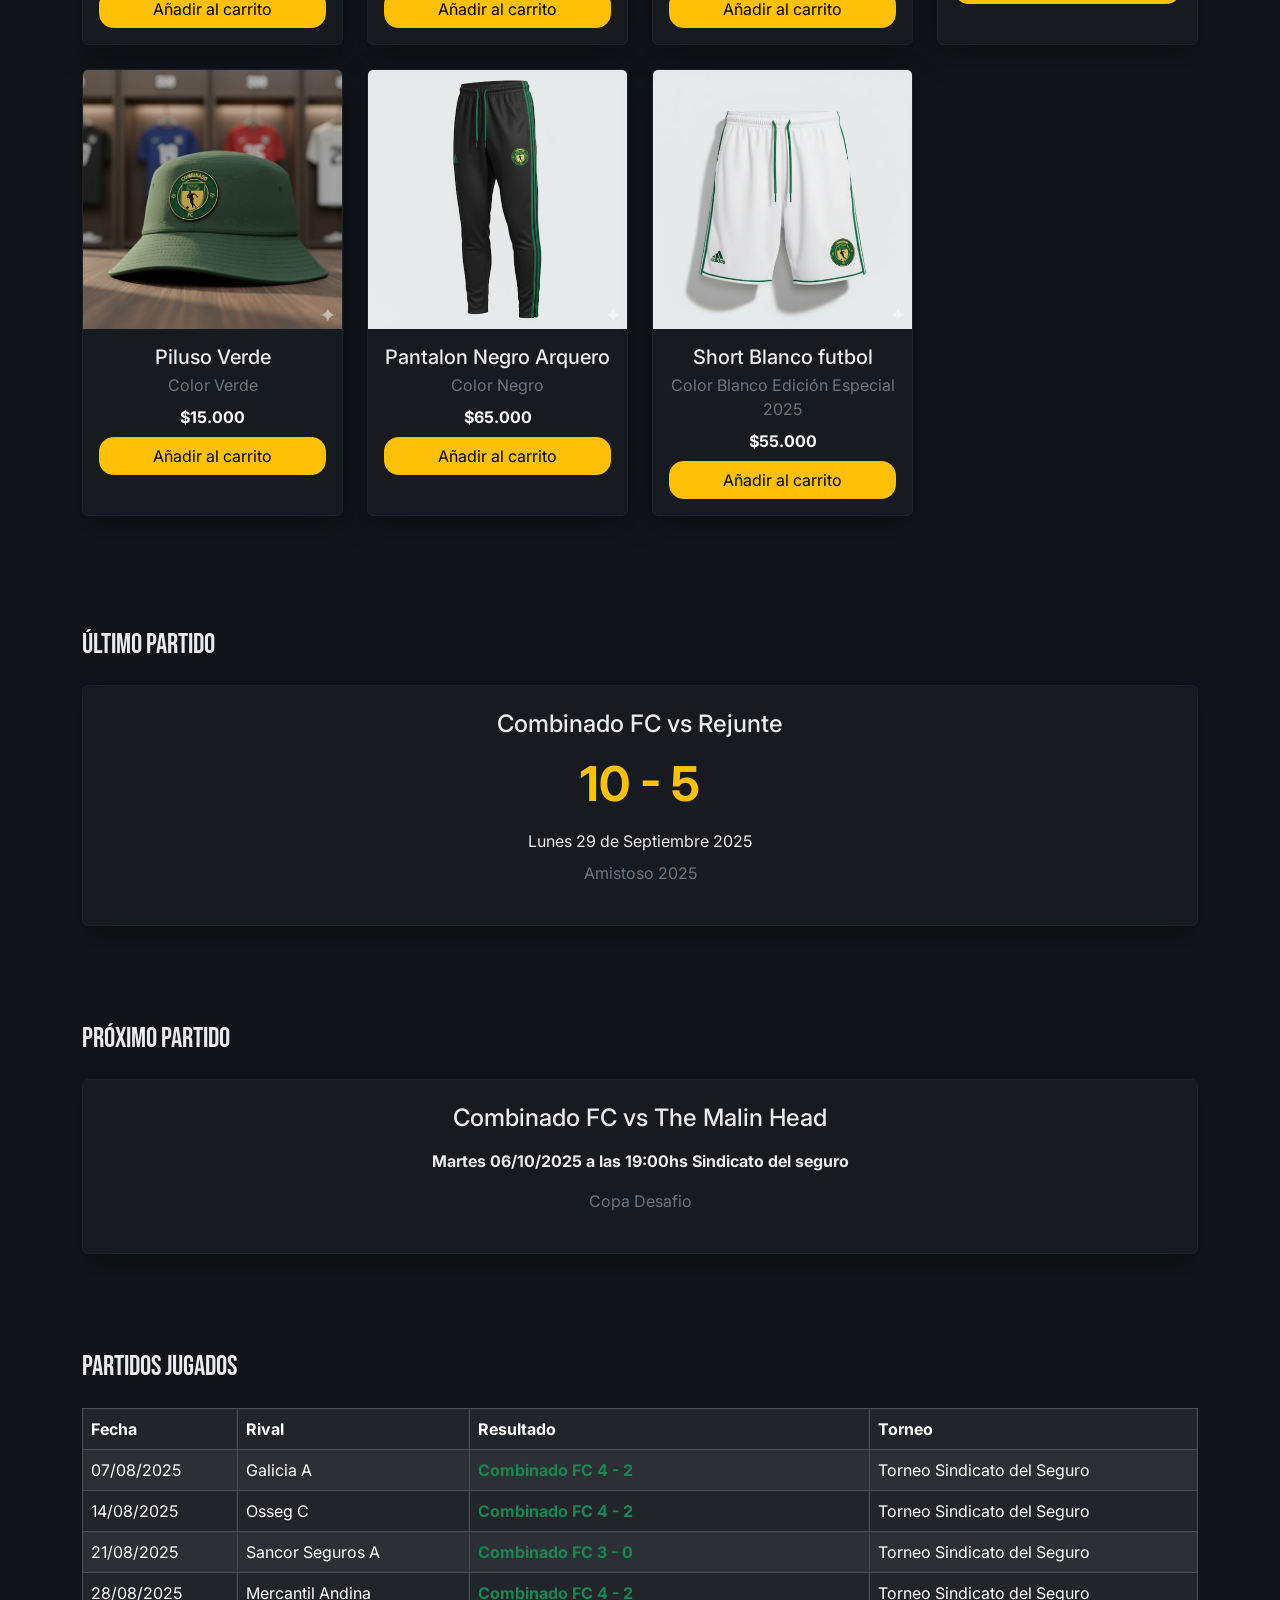
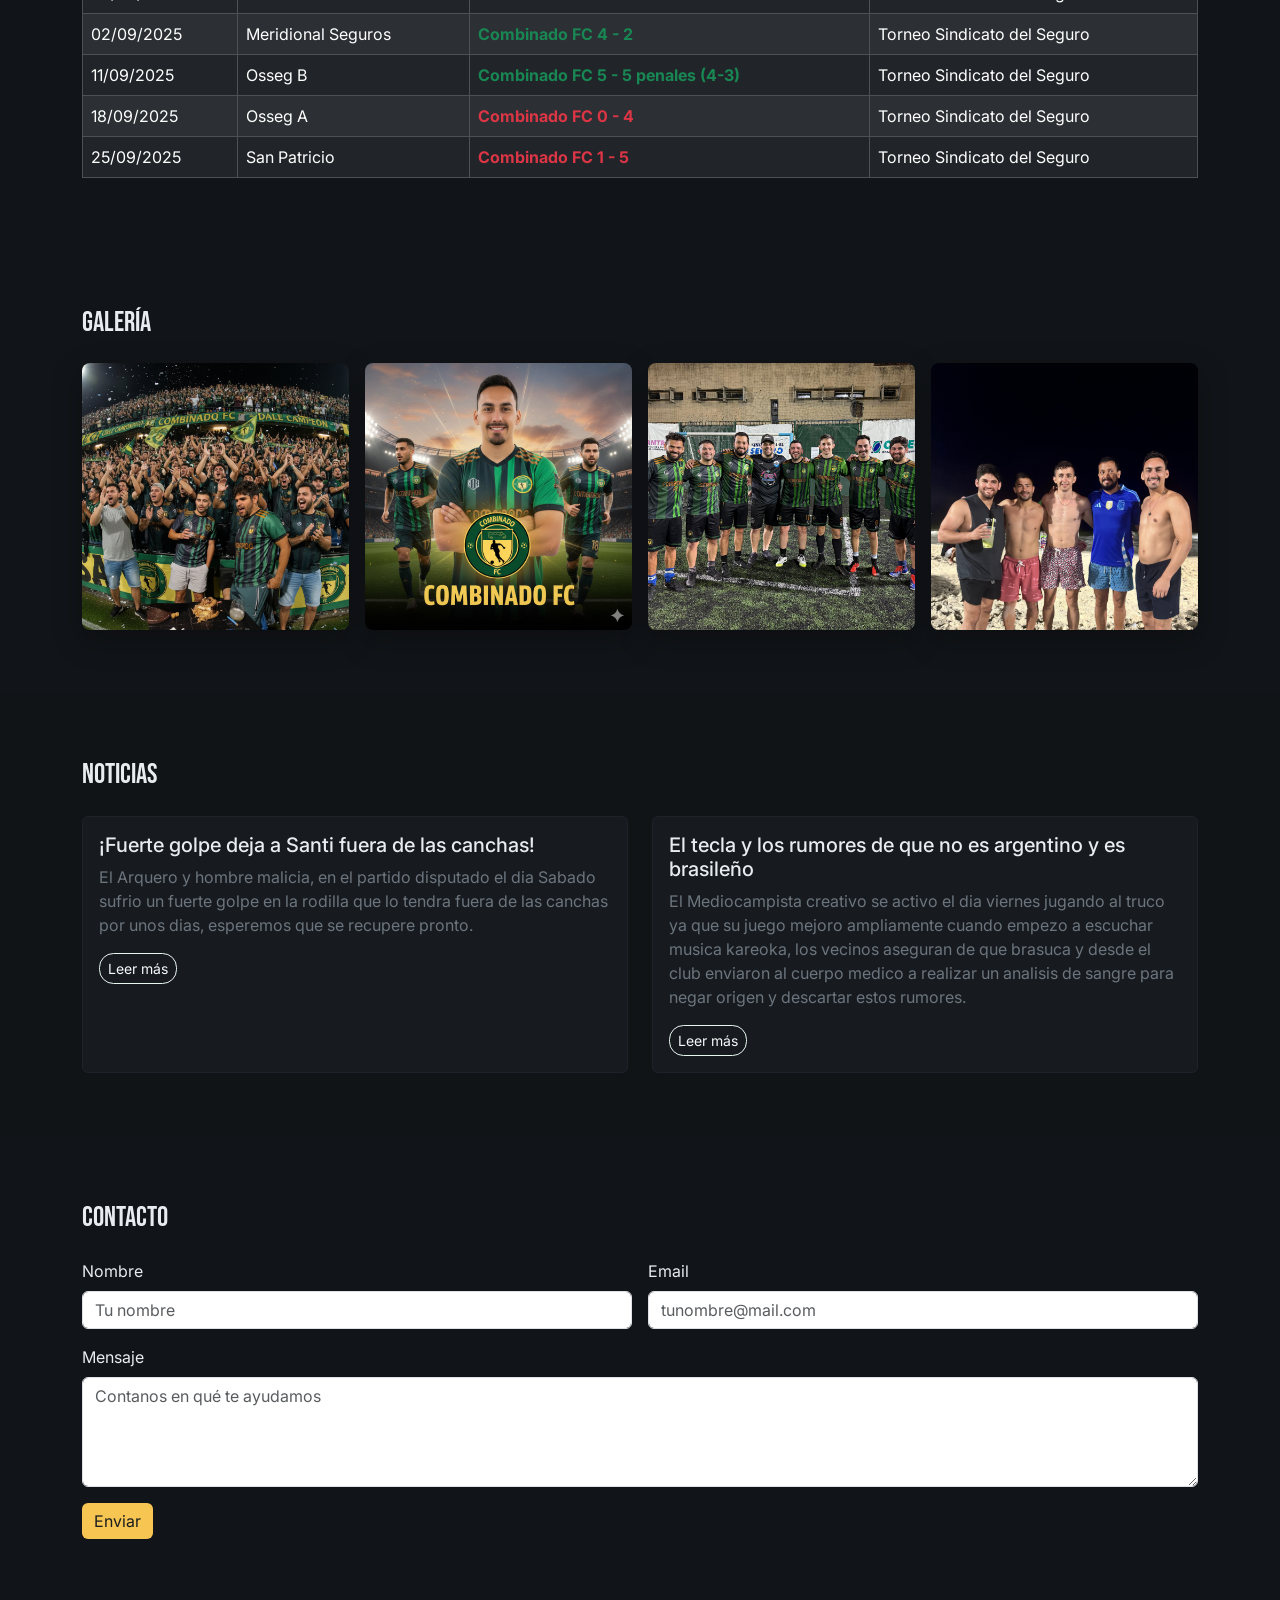
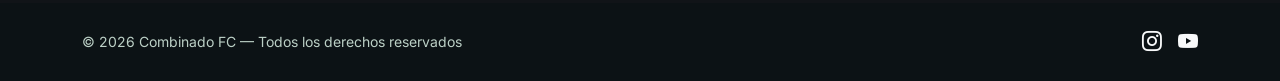
==== commit d792d359: "se agregaron noticias" ====
--- a/index.html
+++ b/index.html
@@ -414,8 +414,8 @@
           <h2 class="h3 mb-4" style="font-family:'Bebas Neue', sans-serif;">Próximo Partido</h2>
 
           <div class="card card-dark shadow-soft text-center p-4">
-            <h4 class="mb-3">Combinado FC vs Amigos de Kevin</h4>
-            <p class="fw-bold">Martes 07/10/2025 a las 19:00hs Estadio Remedios de Escalada</p>
+            <h4 class="mb-3">Combinado FC vs The Malin Head</h4>
+            <p class="fw-bold">Martes 06/10/2025 a las 19:00hs Sindicato del seguro</p>
             <p class="text-secondary">Copa Desafio</p>
           </div>
         </div>
@@ -514,8 +514,8 @@
             <div class="col-md-6">
               <article class="card card-dark h-100">
                 <div class="card-body">
-                  <h3 class="h5">¡El duelo de Santi con el dt de San Patricio!</h3>
-                  <p class="text-secondary">El Arquero y hombre malicia, tras ser expulsado invito a pelear al dt de San patricio, acusandolo de novio de uno de sus dirigidos.</p>
+                  <h3 class="h5">¡Fuerte golpe deja a Santi fuera de las canchas!</h3>
+                  <p class="text-secondary">El Arquero y hombre malicia, en el partido disputado el dia Sabado sufrio un fuerte golpe en la rodilla que lo tendra fuera de las canchas por unos dias, esperemos que se recupere pronto.</p>
                   <a href="#" class="btn btn-outline-light btn-sm">Leer más</a>
                 </div>
               </article>
@@ -523,8 +523,8 @@
             <div class="col-md-6">
               <article class="card card-dark h-100">
                 <div class="card-body">
-                  <h3 class="h5">Daro se fue de joda</h3>
-                  <p class="text-secondary">¿Discoteca lleva por mal camino a Edu o Edu lleva por mal camino a discoteca?</p>
+                  <h3 class="h5">El tecla y los rumores de que no es argentino y es brasileño</h3>
+                  <p class="text-secondary">El Mediocampista creativo se activo el dia viernes jugando al truco ya que su juego mejoro ampliamente cuando empezo a escuchar musica kareoka, los vecinos aseguran de que brasuca y desde el club enviaron al cuerpo medico a realizar un analisis de sangre para negar origen y descartar estos rumores.</p>
                   <a href="#" class="btn btn-outline-light btn-sm">Leer más</a>
                 </div>
               </article>
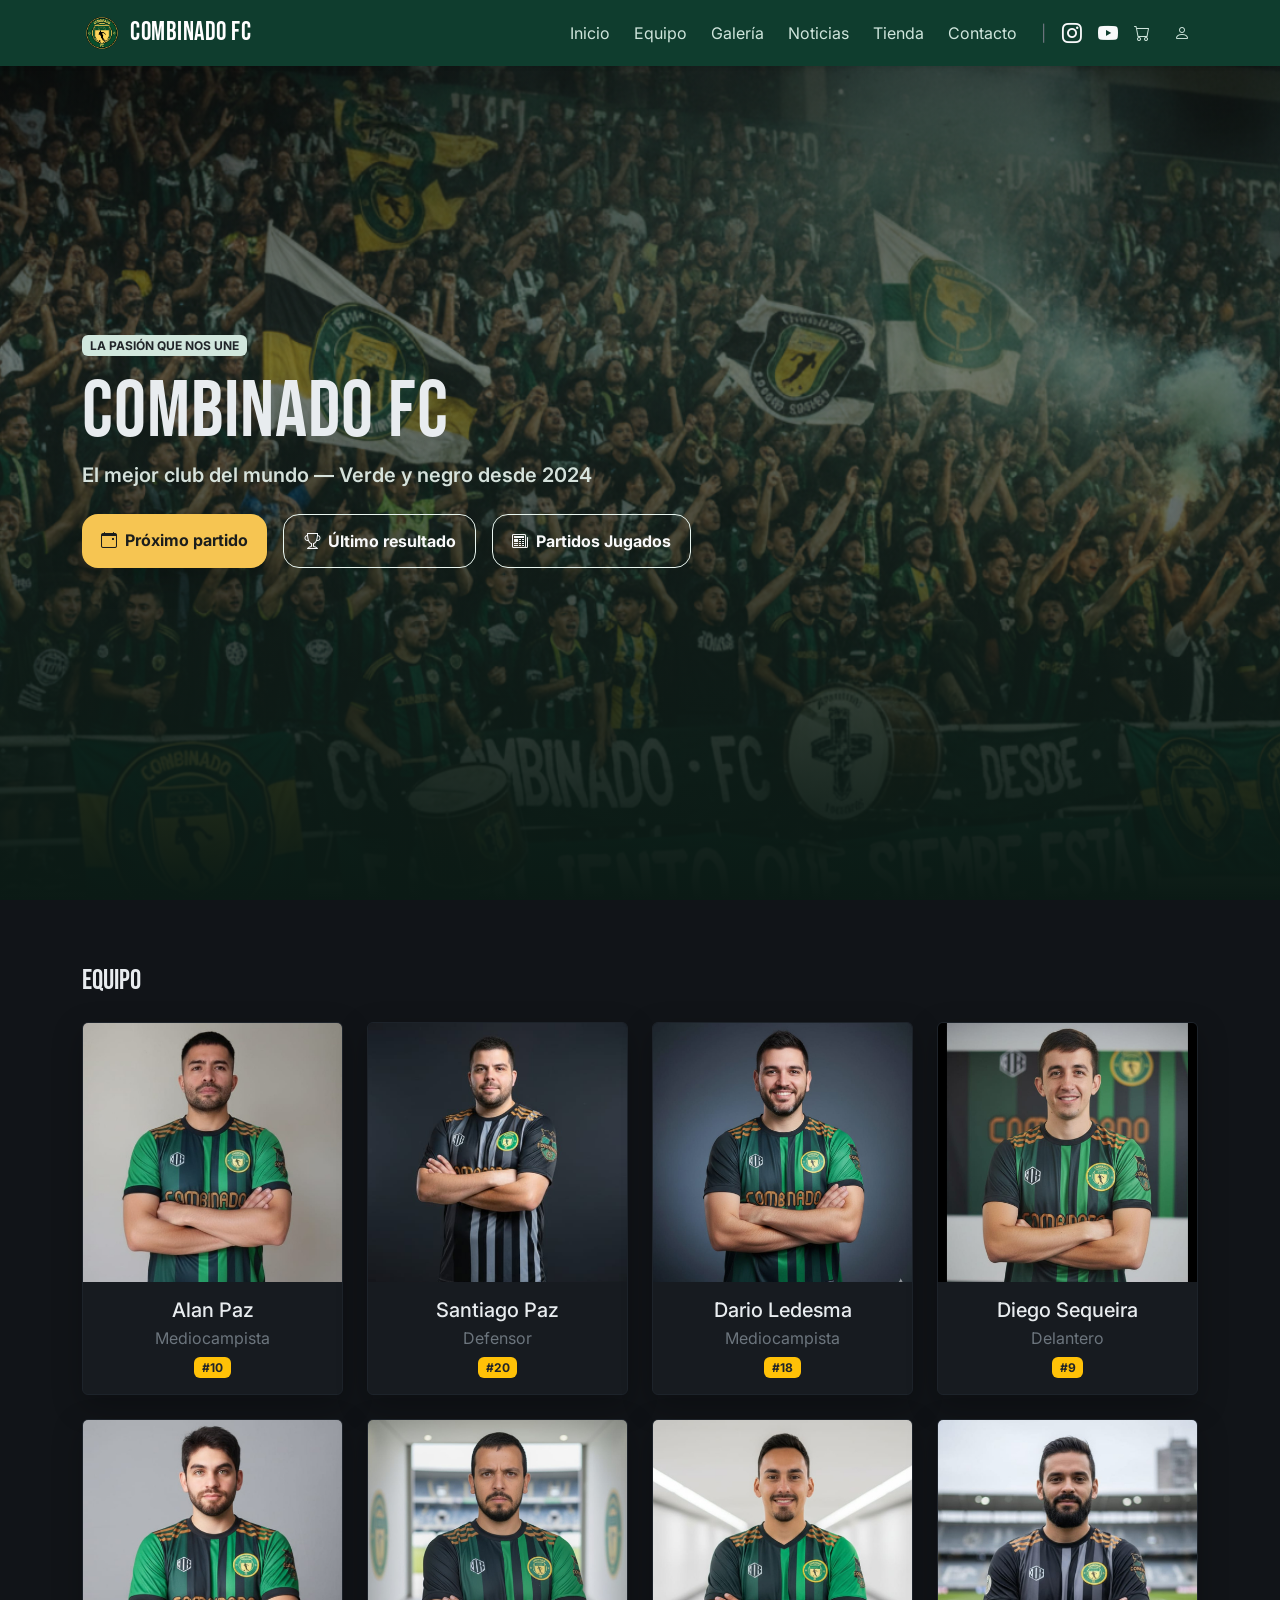
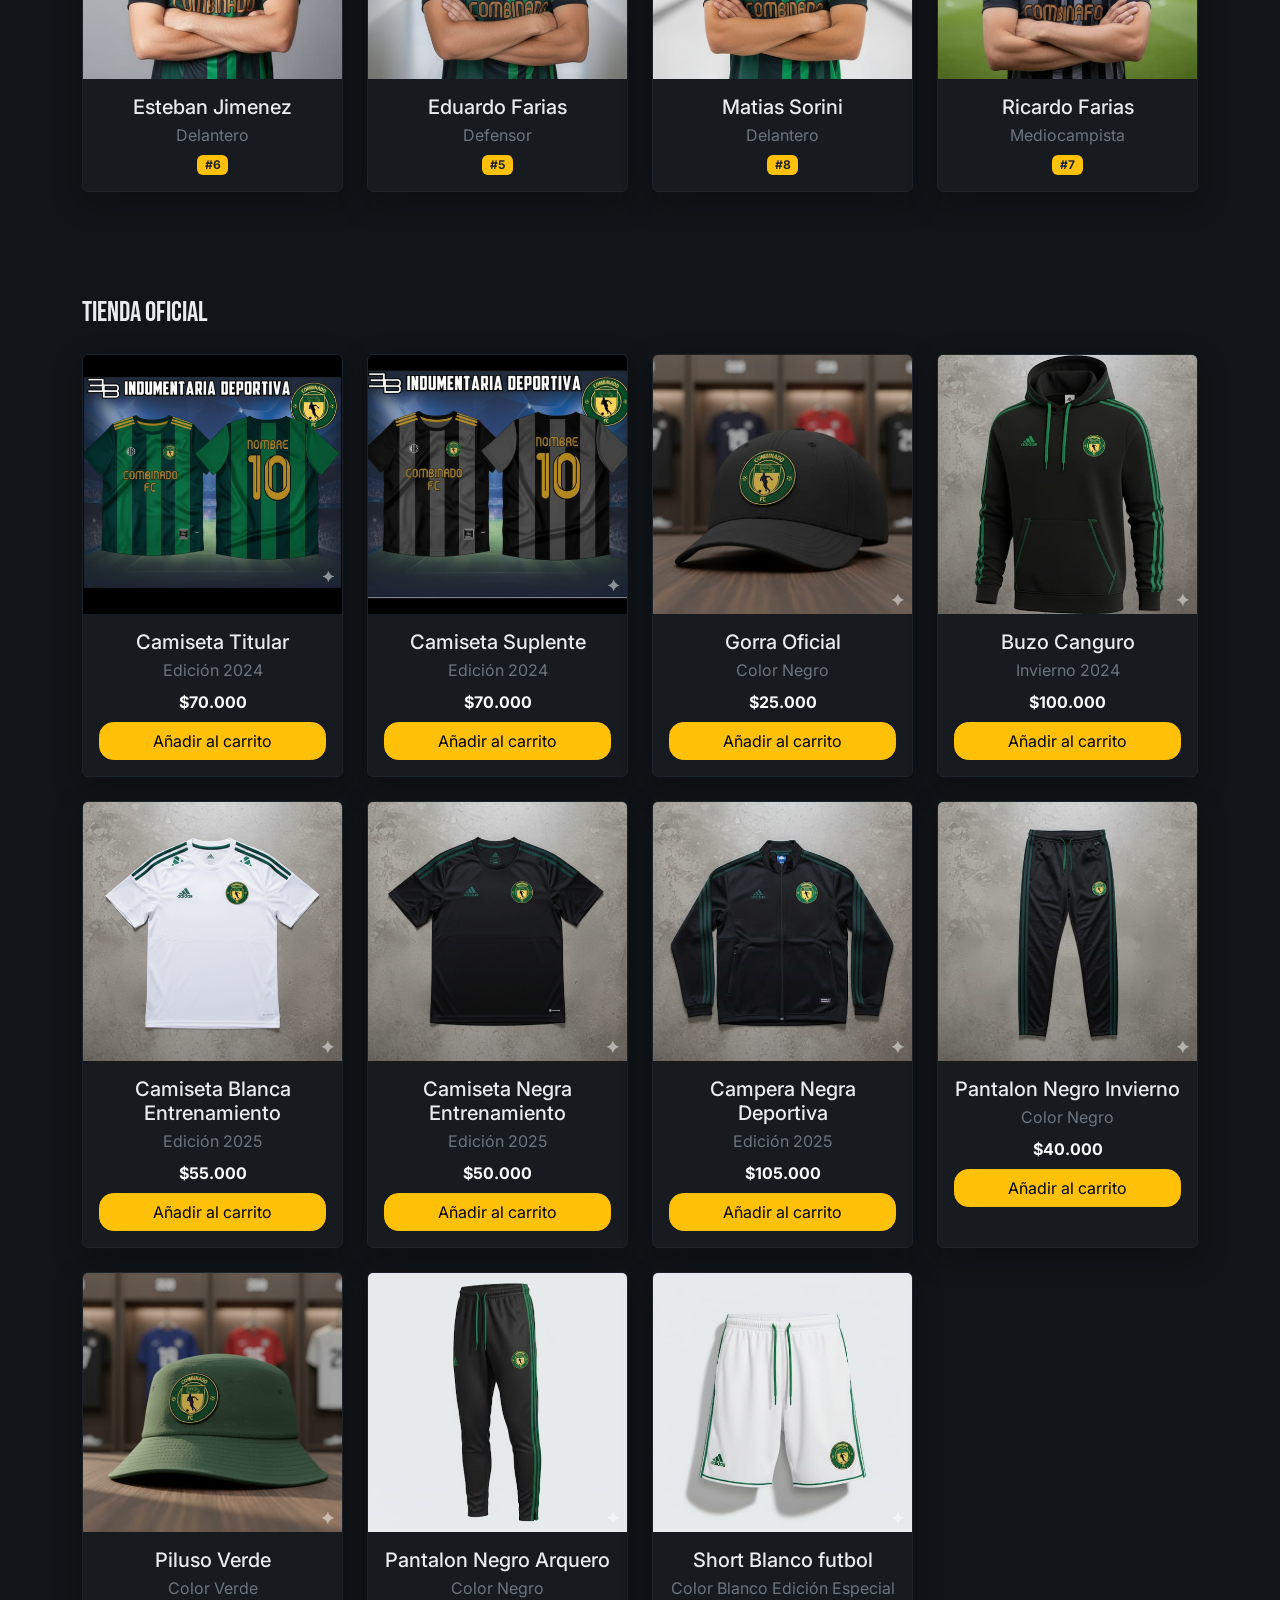
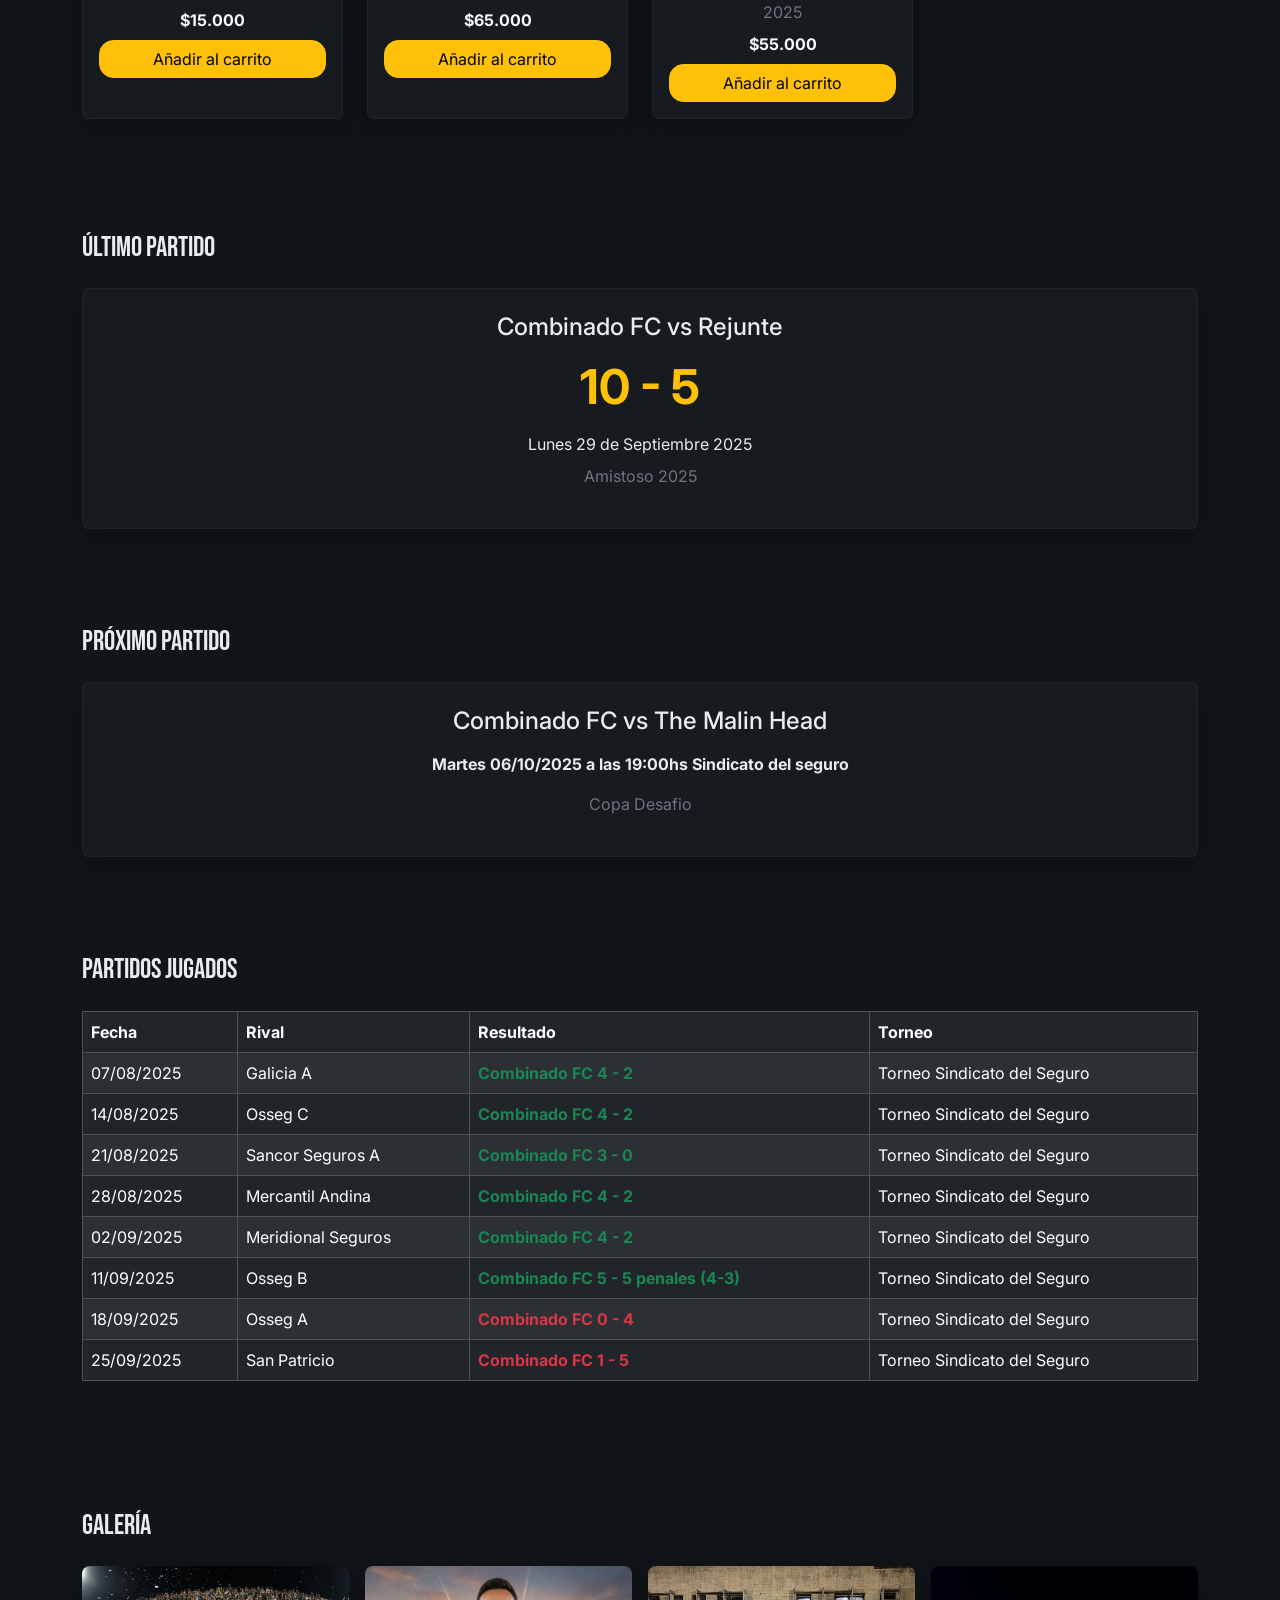
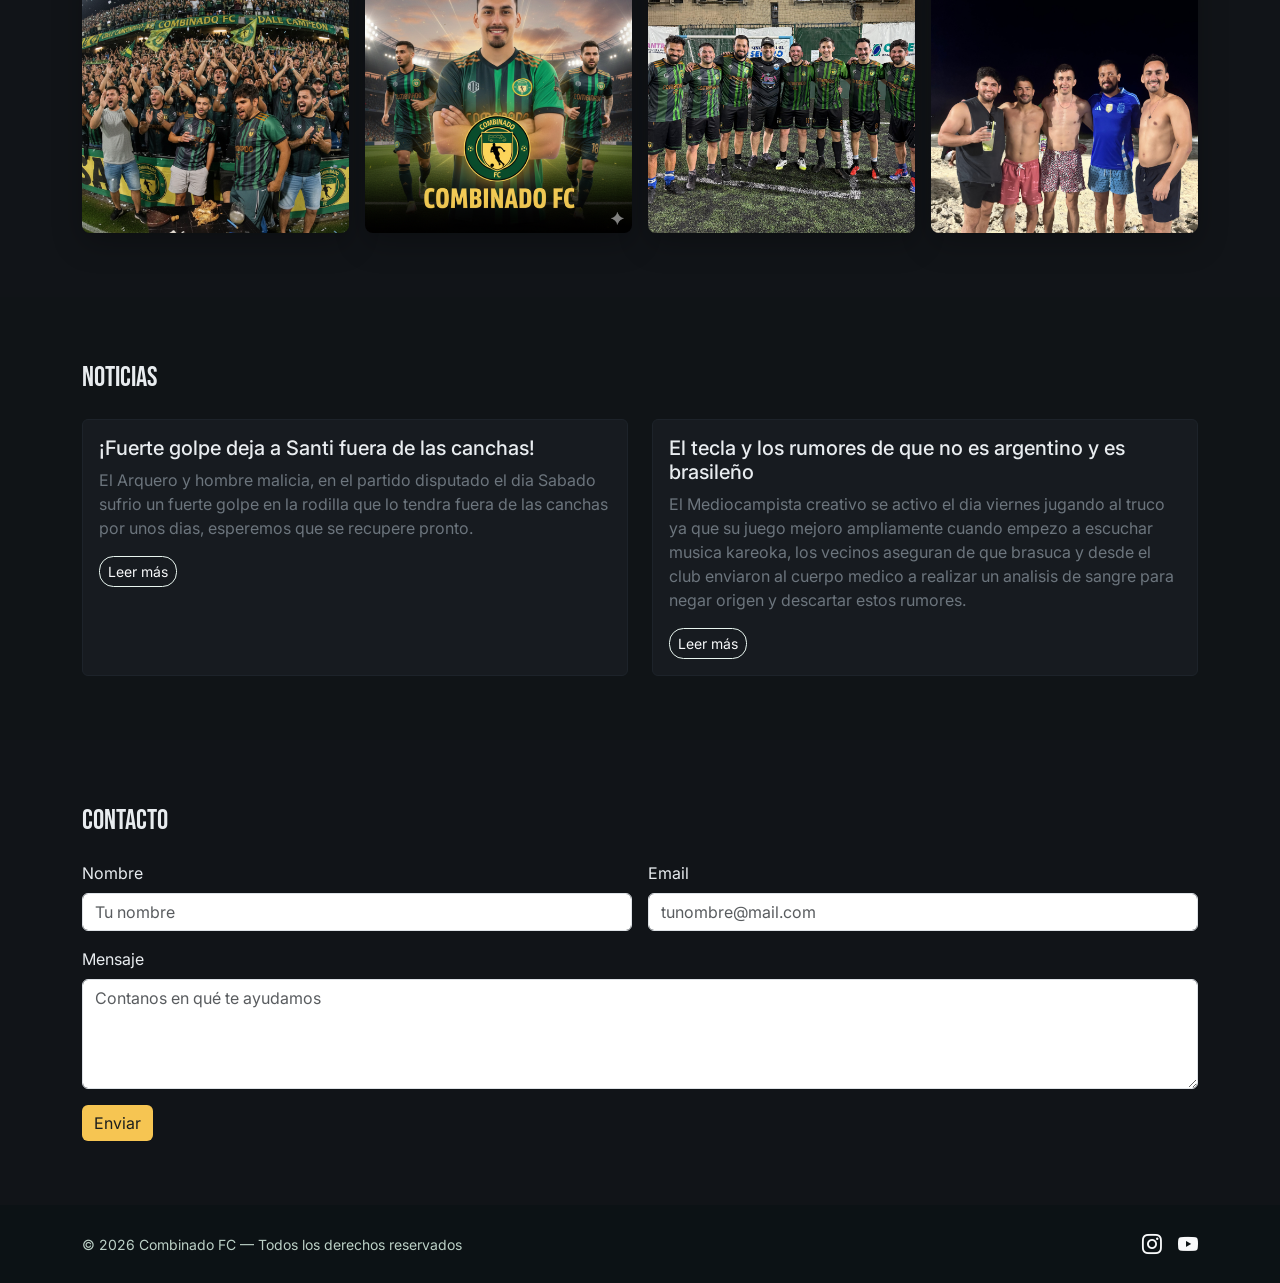
==== commit b1a82af8: "se borro kevin" ====
--- a/index.html
+++ b/index.html
@@ -229,7 +229,7 @@
               </div>
             </div>
           </div>
-          <!-- JUGADOR 9 -->
+          <!-- JUGADOR 9 
           <div class="col-6 col-md-4 col-lg-3">
             <div class="card card-dark h-100 shadow-soft text-center">
               <img src="img/jugadores/kevin.png" class="card-img-top" alt="Jugador 4">
@@ -237,7 +237,7 @@
                 <h5 class="card-title mb-1">Kevin Leiva</h5>
                 <p class="mb-1 text-secondary">Mediocampista</p>
                 <span class="badge bg-warning text-dark">#30</span>
-              </div>
+              </div>-->
             </div>
           </div>
         </div>
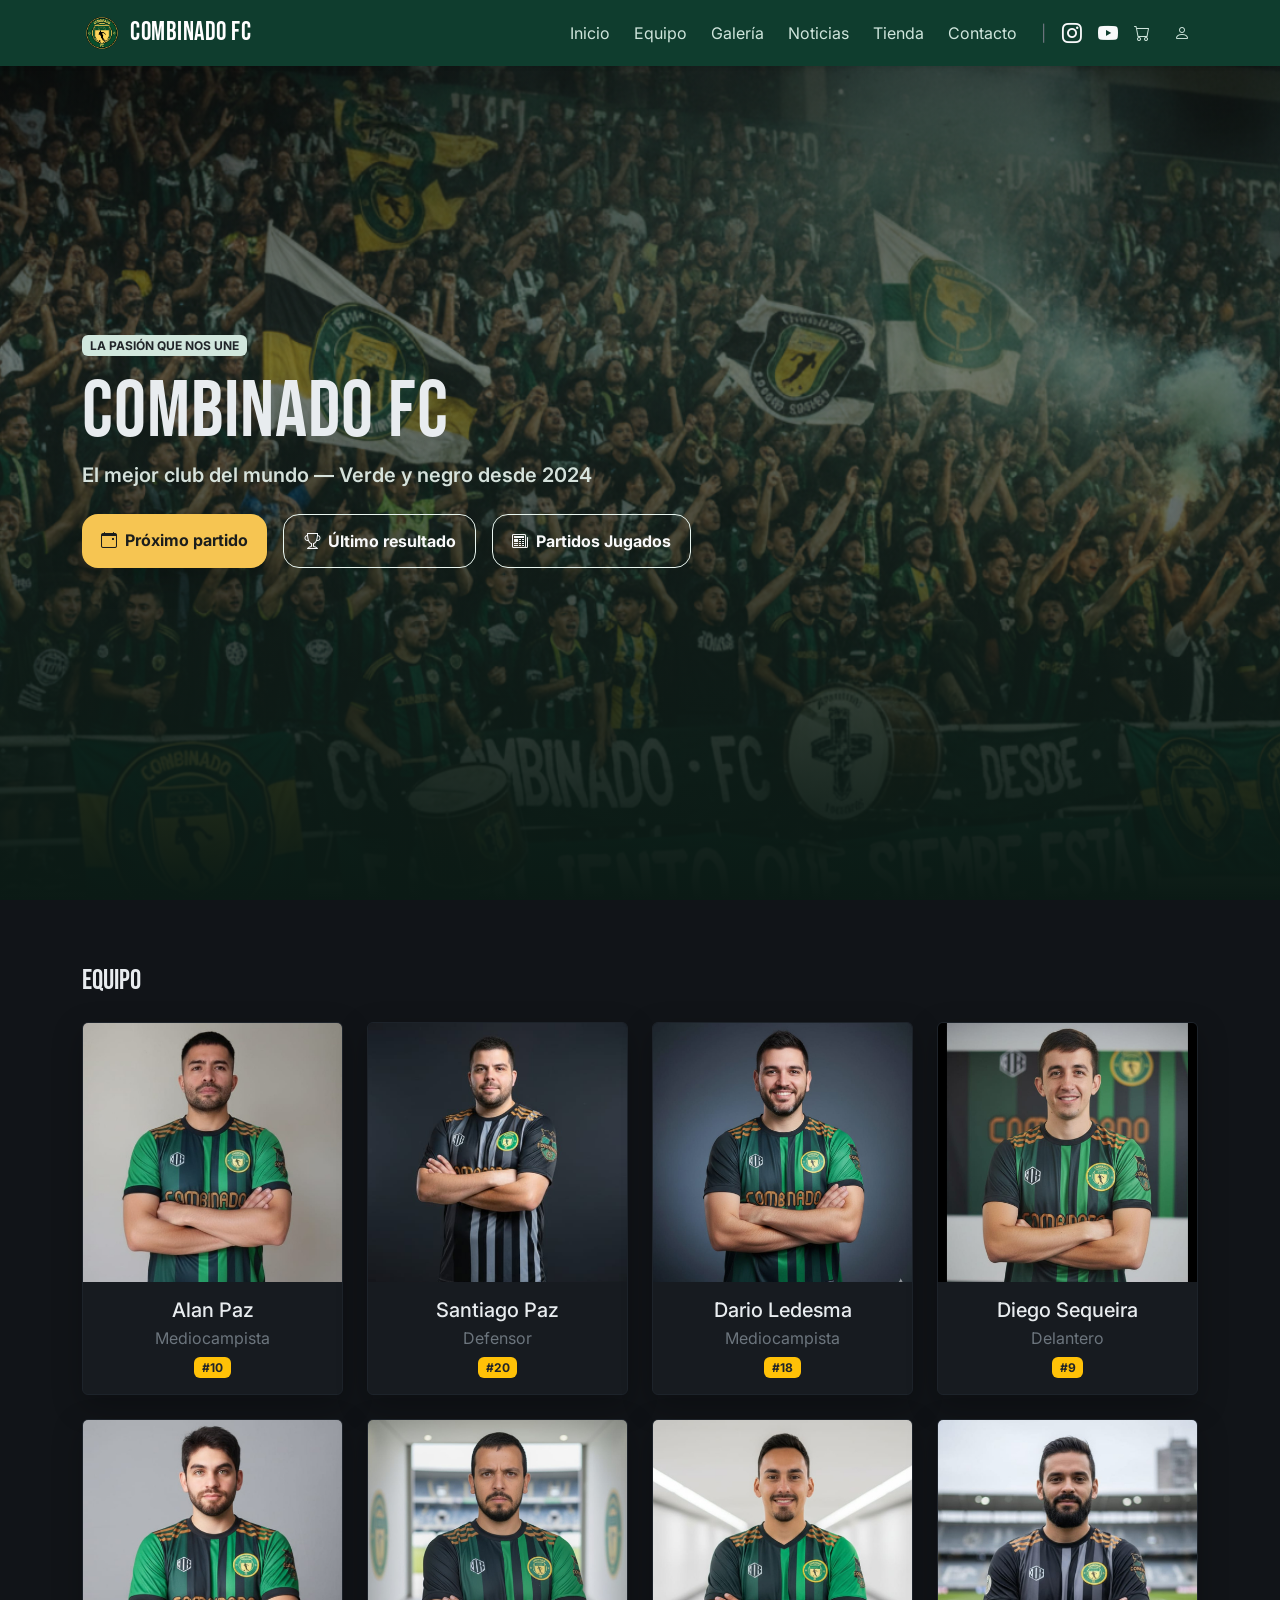
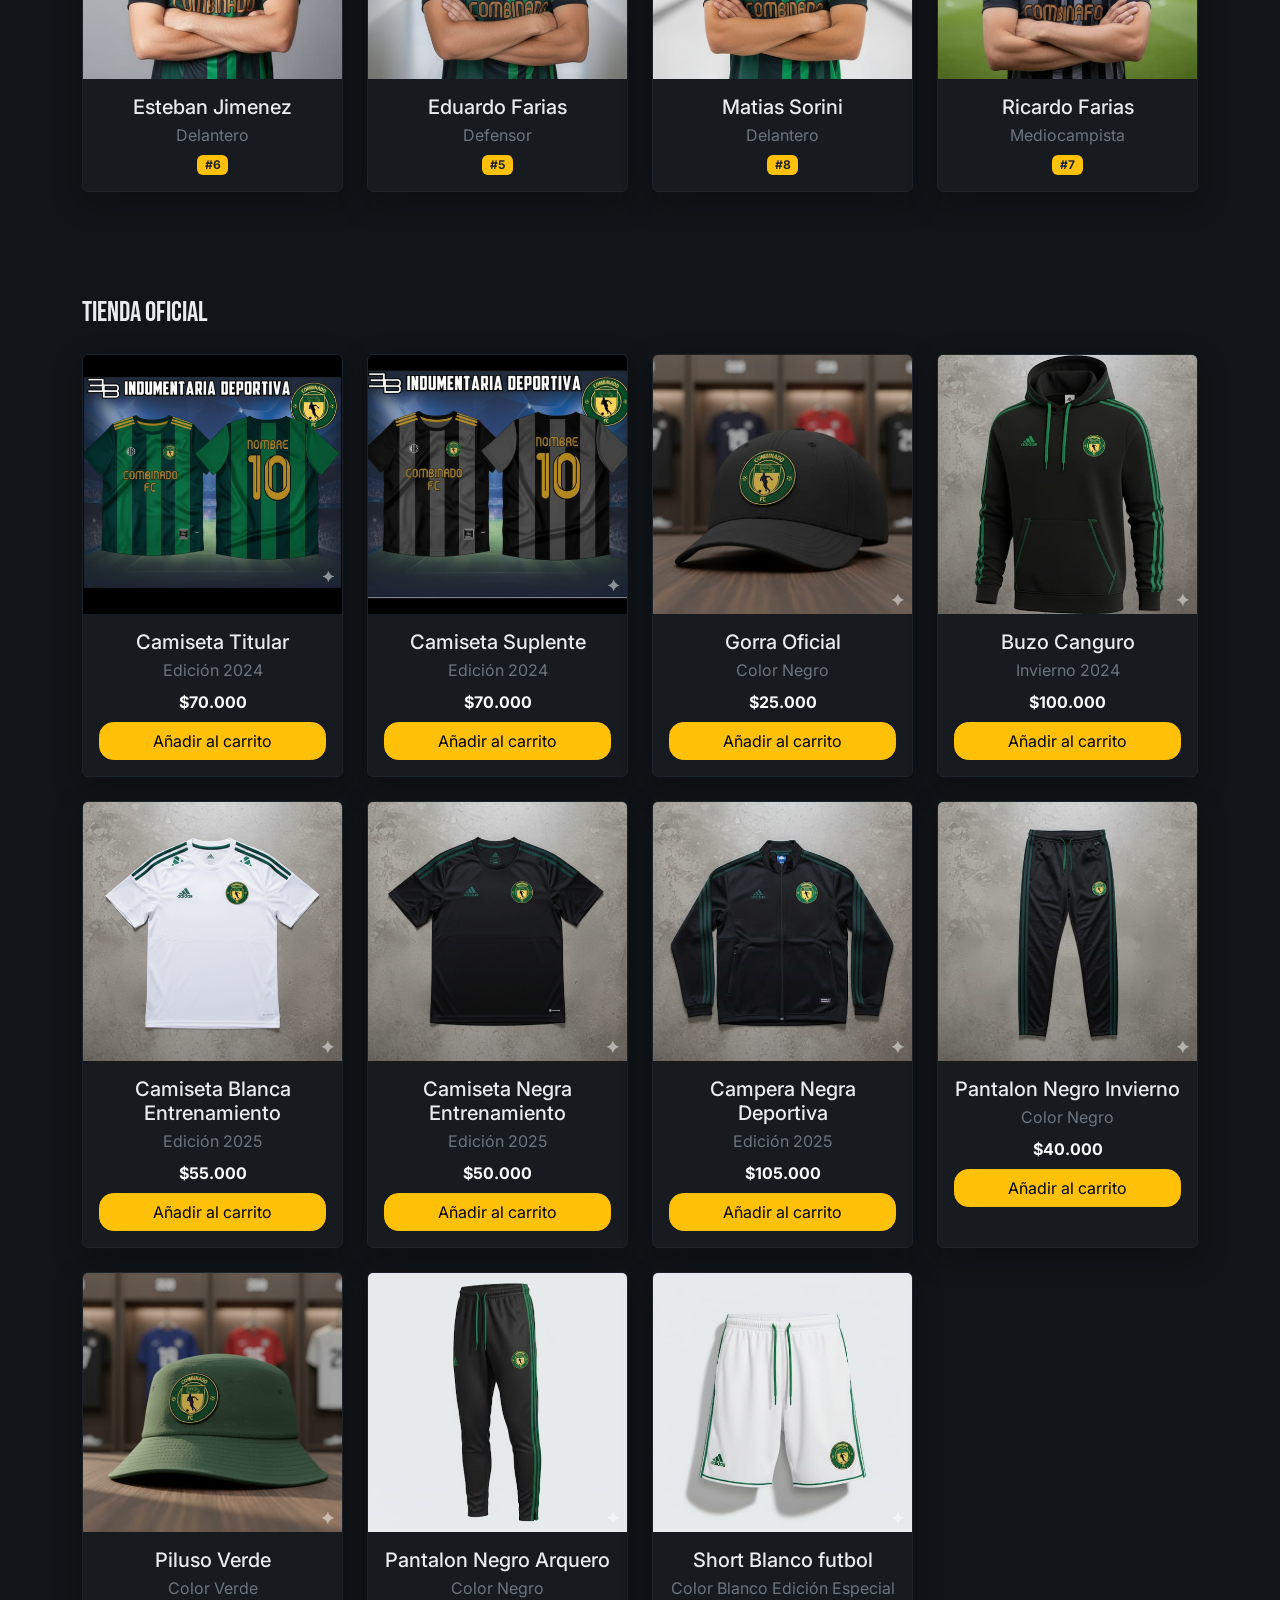
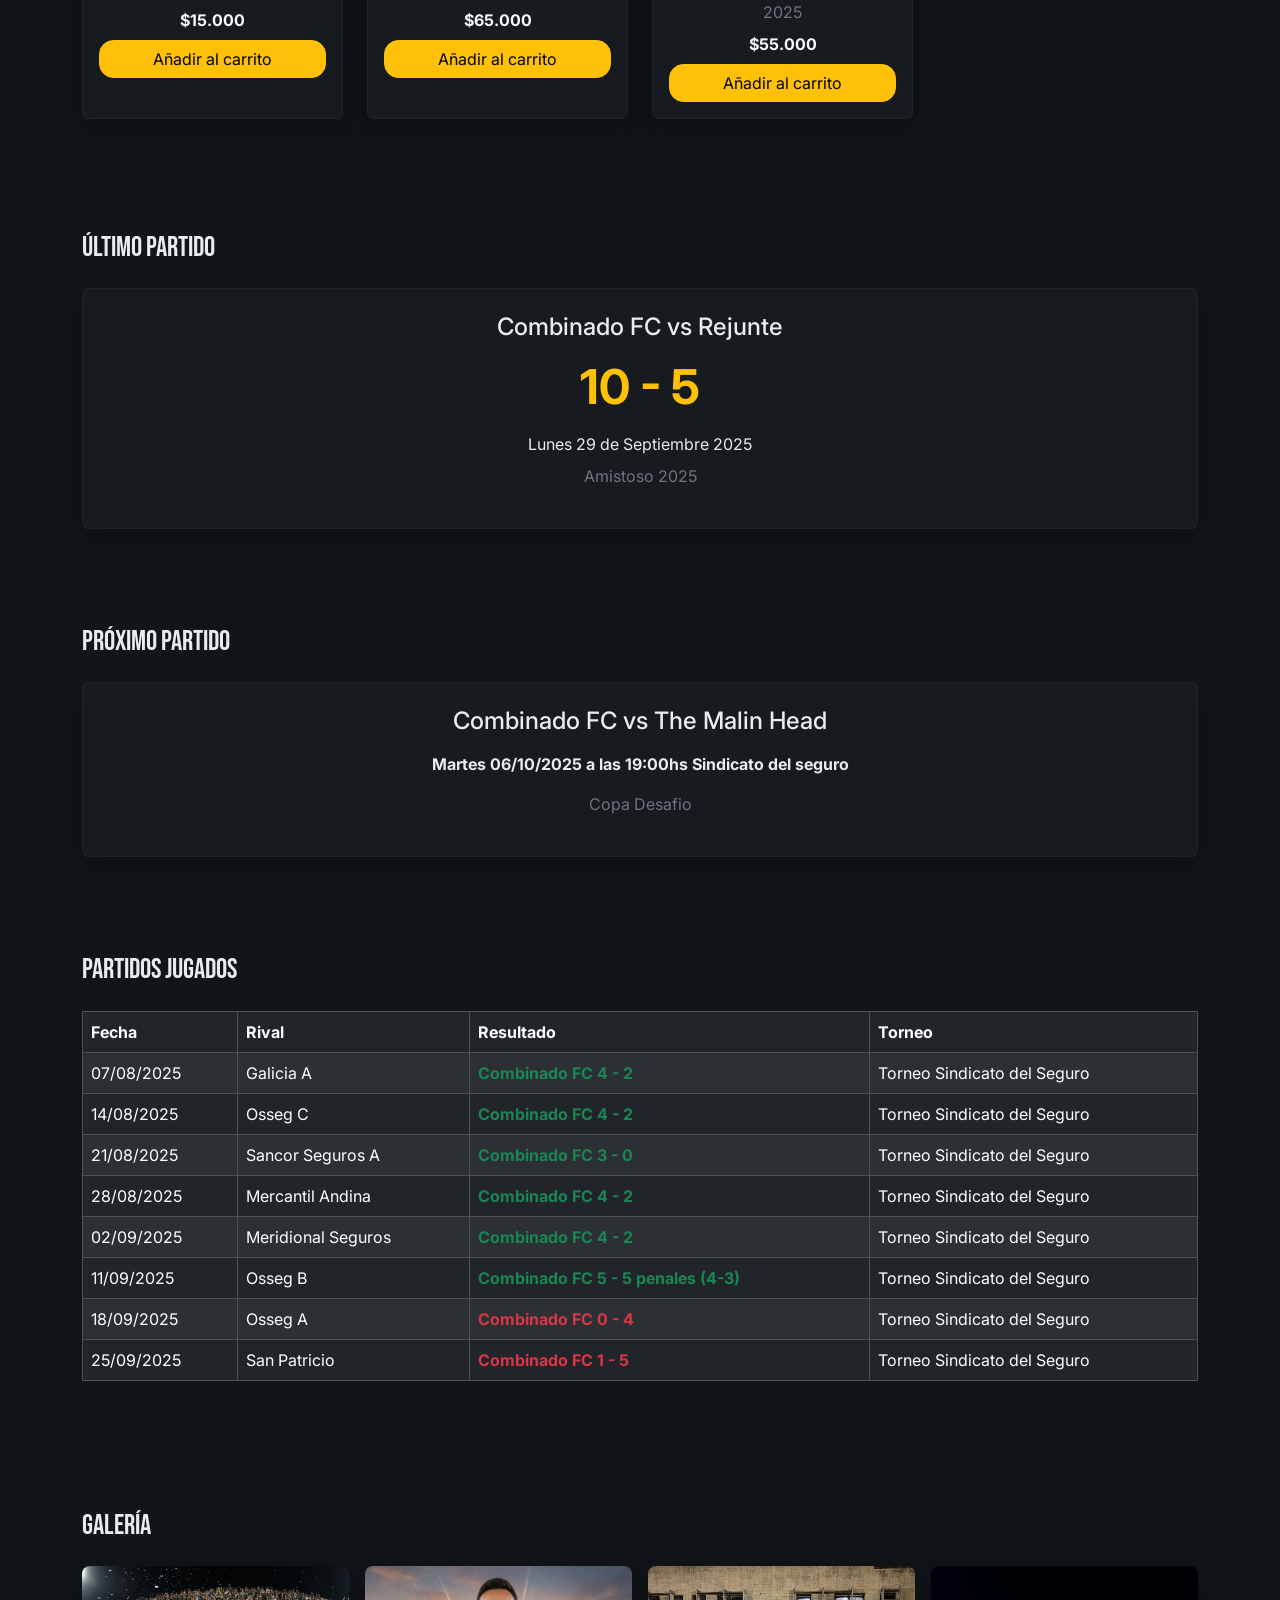
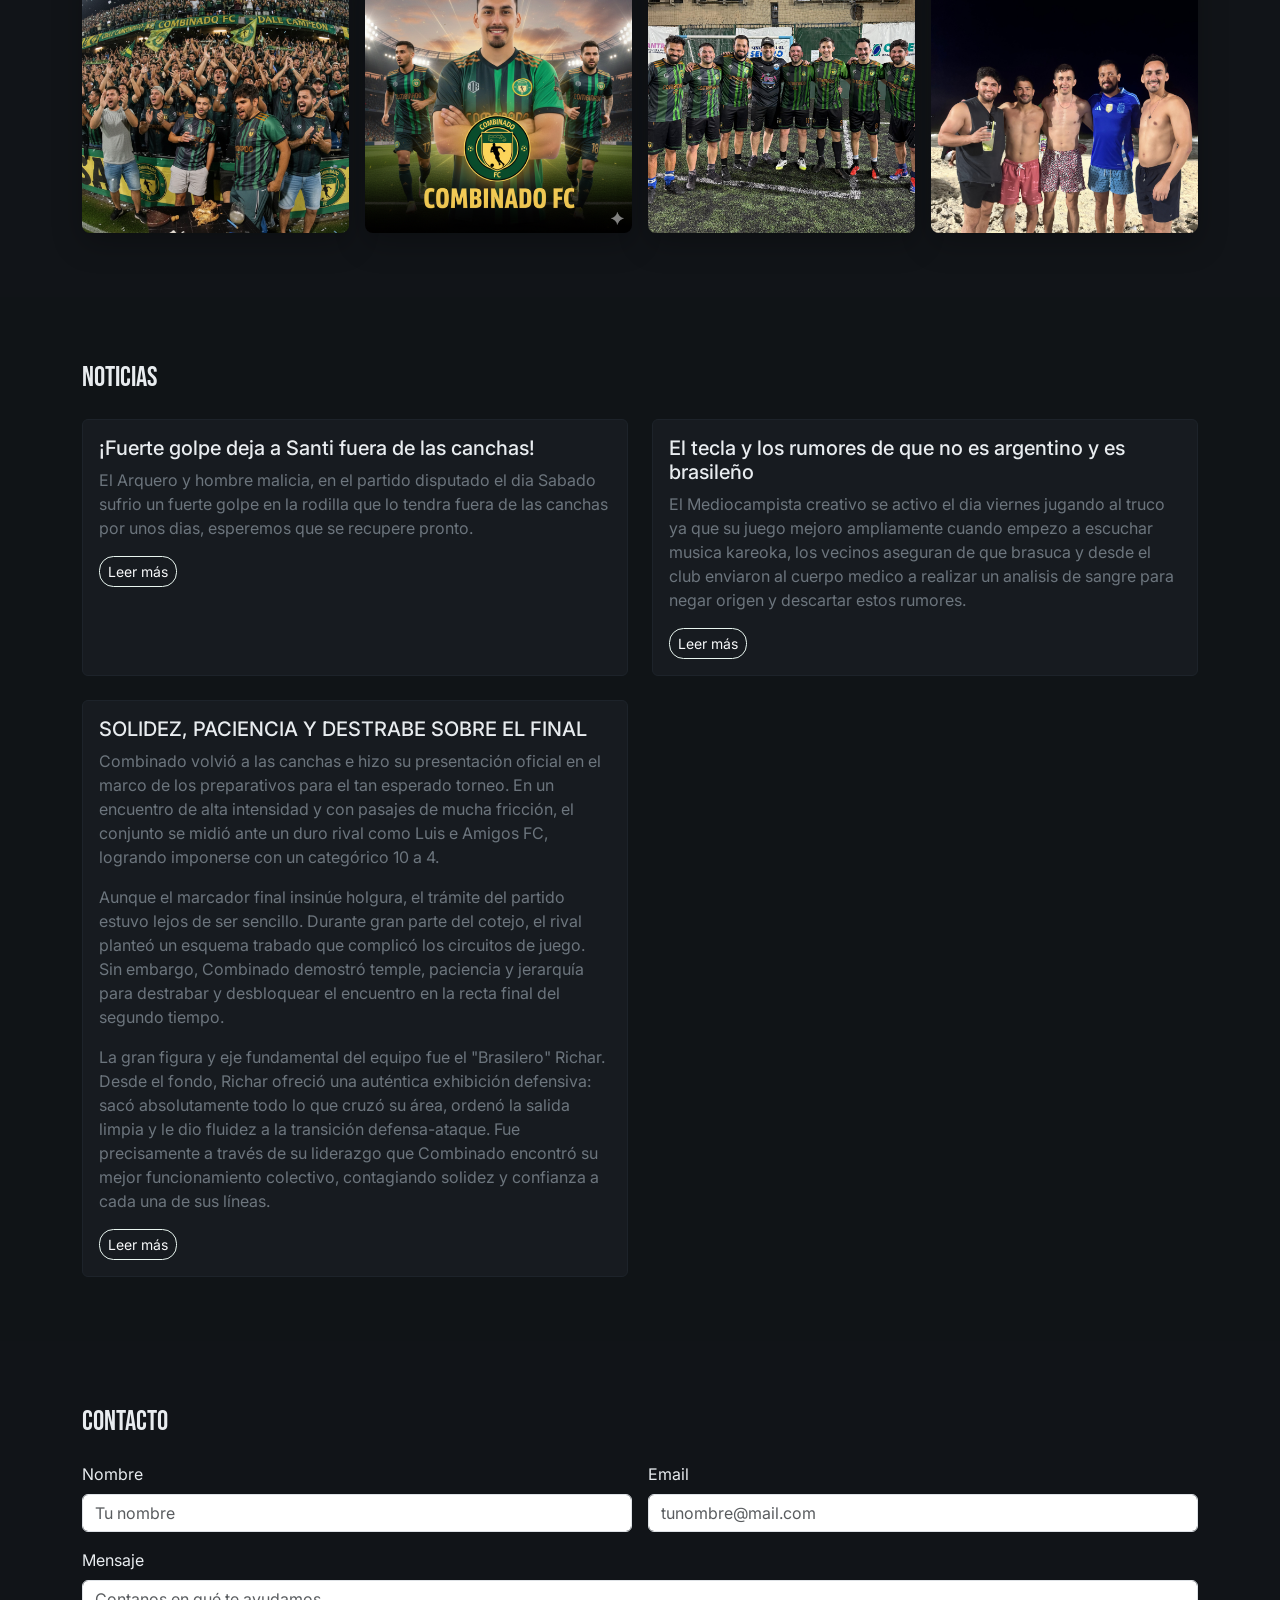
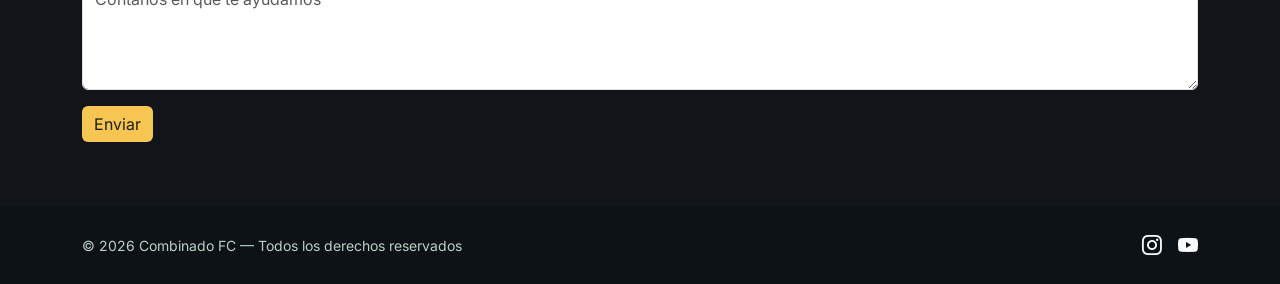
==== commit 5908a706: "se agrego noticia" ====
--- a/index.html
+++ b/index.html
@@ -529,6 +529,28 @@
                 </div>
               </article>
             </div>
+                        <div class="col-md-6">
+              <article class="card card-dark h-100">
+                <div class="card-body">
+                  <h3 class="h5">SOLIDEZ, PACIENCIA Y DESTRABE SOBRE EL FINAL</h3>
+                  <p class="text-secondary">Combinado volvió a las canchas e hizo su presentación oficial en el marco de los preparativos para
+                      el tan esperado torneo. En un encuentro de alta intensidad y con pasajes de mucha
+                      fricción, el conjunto se midió ante un duro rival como Luis e Amigos FC, logrando imponerse con un
+                      categórico 10 a 4.</p>
+                      <p class="text-secondary">
+                      Aunque el marcador final insinúe holgura, el trámite del partido estuvo lejos de ser sencillo. Durante
+                      gran parte del cotejo, el rival planteó un esquema trabado que complicó los circuitos de juego. Sin
+                      embargo, Combinado demostró temple, paciencia y jerarquía para destrabar y desbloquear el
+                      encuentro en la recta final del segundo tiempo.</p>
+                      <p class="text-secondary">La gran figura y eje fundamental del equipo fue el "Brasilero" Richar. Desde el fondo, Richar ofreció
+                      una auténtica exhibición defensiva: sacó absolutamente todo lo que cruzó su área, ordenó la salida
+                      limpia y le dio fluidez a la transición defensa-ataque. Fue precisamente a través de su liderazgo que
+                      Combinado encontró su mejor funcionamiento colectivo, contagiando solidez y confianza a cada una
+                      de sus líneas.</p>
+                  <a href="#" class="btn btn-outline-light btn-sm">Leer más</a>
+                </div>
+              </article>
+            </div>
           </div>
         </div>
       </section>
